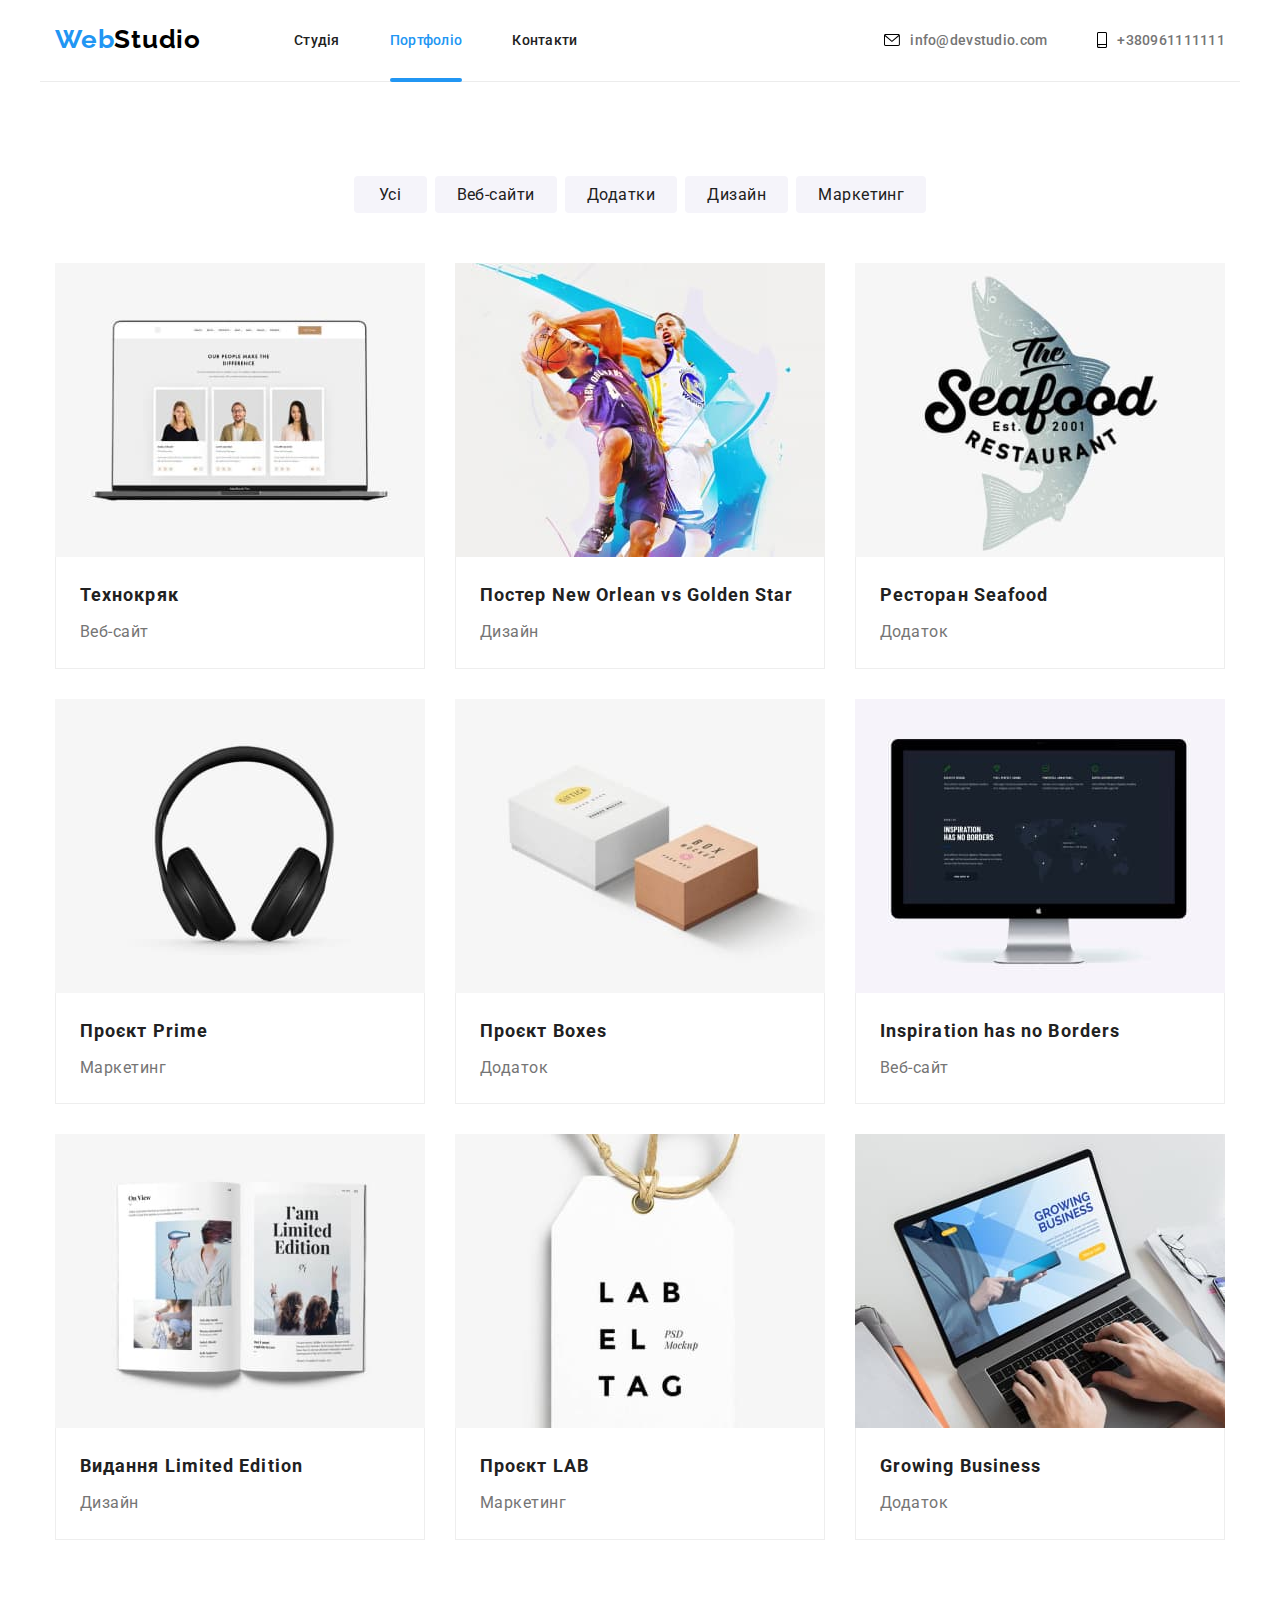
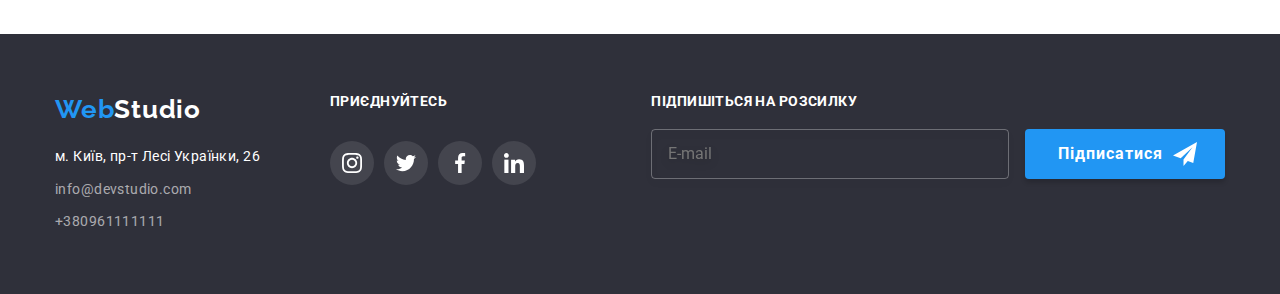
==== portfolio.html @ 181f2c85 "Загрузила картинки та підставила на декстопі ворк картинки" ====
<!DOCTYPE html>
<html lang="en">
  <head>
    <meta charset="UTF-8" />
    <meta http-equiv="X-UA-Compatible" content="IE=edge" />
    <meta name="viewport" content="width=device-width, initial-scale=1.0" />
    <title>Портфоліо</title>
    <link
      rel="stylesheet"
      href="https://cdnjs.cloudflare.com/ajax/libs/modern-normalize/1.1.0/modern-normalize.min.css"
    />
    <link rel="preconnect" href="https://fonts.googleapis.com" />
    <link rel="preconnect" href="https://fonts.gstatic.com" crossorigin />
    <link
      href="https://fonts.googleapis.com/css2?family=Raleway:wght@700&family=Roboto:wght@400;500;700;900&display=swap"
      rel="stylesheet"
    />
    <link rel="stylesheet" href="./css/main.min.css" />
  </head>
  <body>
    <!-- ХЕДЕР -->
    <header class="main-header">
      <div class="container main-header-content">
        <a class="main-header-logo logo link" href="index.html">
          <span class="accent">Web</span>Studio</a
        >

        <nav class="navigation">
          <ul class="navigation-list list">
            <li class="navigation-list-item">
              <a class="navigation-list-link link" href="index.html">Студія</a>
            </li>
            <li class="navigation-list-item">
              <a class="navigation-list-link active link" href="portfolio.html"
                >Портфоліо</a
              >
            </li>
            <li class="navigation-list-item">
              <a class="navigation-list-link link" href="">Контакти</a>
            </li>
          </ul>
        </nav>

        <ul class="contact-list list">
          <li class="contact-list-item">
            <a class="contact-list-link link" href="mailto:info@devstudio.com">
              <svg class="contact-list-icon" width="16" height="12">
                <use href="./images/icons.svg#icon-mail"></use>
              </svg>
              info@devstudio.com</a
            >
          </li>
          <li class="contact-list-item">
            <a class="contact-list-link link" href="tel:+380961111111">
              <svg class="contact-list-icon" width="10" height="16">
                <use href="./images/icons.svg#icon-smartphone"></use>
              </svg>
              +380961111111</a
            >
          </li>
        </ul>
      </div>
    </header>

    <!-- ГОЛОВНА СТОРІНКА -->
    <main class="main-portfolio section">
      <div class="container">
        <!-- СЕКЦІЯ ПОРТФОЛІО -->
        <section>
          <h1 class="portfolio-title visually-hidden">Portfolio</h1>
          <!-- ФІЛЬТЕР -->
          <ul class="filters list">
            <li class="filters-item">
              <button class="button filters-item-btn" type="button">Усі</button>
            </li>
            <li class="filters-item">
              <button class="button filters-item-btn" type="button">
                Веб-сайти
              </button>
            </li>
            <li class="filters-item">
              <button class="button filters-item-btn" type="button">
                Додатки
              </button>
            </li>
            <li class="filters-item">
              <button class="button filters-item-btn" type="button">
                Дизайн
              </button>
            </li>
            <li class="filters-item">
              <button class="button filters-item-btn" type="button">
                Маркетинг
              </button>
            </li>
          </ul>

          <!-- ПРЕВʼЮ -->
          <ul class="preview list">
            <li class="preview-item">
              <a class="preview-item-link link" href="">
                <div class="preview-thumb">
                  <img
                    class="preview-image"
                    src="./images/portfolio1.jpg"
                    alt="Портфоліо"
                    width="370"
                  />
                  <div class="preview-overlay">
                    <p class="preview-overlay-discription">
                      Ресурс пропонує комплексні пропозиції з різним рівнем
                      функціоналу та сервісів. Все це дозволить відвідувачу
                      отримати вичерпні відомості про компанію чи приватну
                      особу.
                    </p>
                  </div>
                </div>

                <div class="preview-item-content">
                  <h2 class="preview-item-title">Технокряк</h2>
                  <p class="preview-item-text">Веб-сайт</p>
                </div>
              </a>
            </li>
            <li class="preview-item">
              <a class="preview-item-link link" href="">
                <div class="preview-thumb">
                  <img
                    class="preview-image"
                    src="./images/portfolio2.jpg"
                    alt="Постер"
                    width="370"
                  />
                  <div class="preview-overlay">
                    <p class="preview-overlay-discription">
                      Ресурс пропонує комплексні пропозиції з різним рівнем
                      функціоналу та сервісів. Все це дозволить відвідувачу
                      отримати вичерпні відомості про компанію чи приватну
                      особу.
                    </p>
                  </div>
                </div>

                <div class="preview-item-content">
                  <h2 class="preview-item-title">
                    Постер New Orlean vs Golden Star
                  </h2>
                  <p class="preview-item-text">Дизайн</p>
                </div>
              </a>
            </li>
            <li class="preview-item">
              <a class="preview-item-link link" href="">
                <div class="preview-thumb">
                  <img
                    class="preview-image"
                    src="./images/portfolio3.jpg"
                    alt="Лого ресторану"
                    width="370"
                  />
                  <div class="preview-overlay">
                    <p class="preview-overlay-discription">
                      Ресурс пропонує комплексні пропозиції з різним рівнем
                      функціоналу та сервісів. Все це дозволить відвідувачу
                      отримати вичерпні відомості про компанію чи приватну
                      особу.
                    </p>
                  </div>
                </div>

                <div class="preview-item-content">
                  <h2 class="preview-item-title">Ресторан Seafood</h2>
                  <p class="preview-item-text">Додаток</p>
                </div>
              </a>
            </li>
            <li class="preview-item">
              <a class="preview-item-link link" href="">
                <div class="preview-thumb">
                  <img
                    class="preview-image"
                    src="./images/portfolio4.jpg"
                    alt="Наушники"
                    width="370"
                  />
                  <div class="preview-overlay">
                    <p class="preview-overlay-discription">
                      Ресурс пропонує комплексні пропозиції з різним рівнем
                      функціоналу та сервісів. Все це дозволить відвідувачу
                      отримати вичерпні відомості про компанію чи приватну
                      особу.
                    </p>
                  </div>
                </div>

                <div class="preview-item-content">
                  <h2 class="preview-item-title">Проєкт Prime</h2>
                  <p class="preview-item-text">Маркетинг</p>
                </div>
              </a>
            </li>
            <li class="preview-item">
              <a class="preview-item-link link" href="">
                <div class="preview-thumb">
                  <img
                    class="preview-image"
                    src="./images/portfolio5.jpg"
                    alt="Коробки"
                    width="370"
                  />
                  <div class="preview-overlay">
                    <p class="preview-overlay-discription">
                      Ресурс пропонує комплексні пропозиції з різним рівнем
                      функціоналу та сервісів. Все це дозволить відвідувачу
                      отримати вичерпні відомості про компанію чи приватну
                      особу.
                    </p>
                  </div>
                </div>

                <div class="preview-item-content">
                  <h2 class="preview-item-title">Проєкт Boxes</h2>
                  <p class="preview-item-text">Додаток</p>
                </div>
              </a>
            </li>
            <li class="preview-item">
              <a class="preview-item-link link" href="">
                <div class="preview-thumb">
                  <img
                    class="preview-image"
                    src="./images/portfolio6.jpg"
                    alt="Монітор"
                    width="370"
                  />
                  <div class="preview-overlay">
                    <p class="preview-overlay-discription">
                      Ресурс пропонує комплексні пропозиції з різним рівнем
                      функціоналу та сервісів. Все це дозволить відвідувачу
                      отримати вичерпні відомості про компанію чи приватну
                      особу.
                    </p>
                  </div>
                </div>

                <div class="preview-item-content">
                  <h2 class="preview-item-title">Inspiration has no Borders</h2>
                  <p class="preview-item-text">Веб-сайт</p>
                </div>
              </a>
            </li>
            <li class="preview-item">
              <a class="preview-item-link link" href="">
                <div class="preview-thumb">
                  <img
                    class="preview-image"
                    src="./images/portfolio7.jpg"
                    alt="Книга"
                    width="370"
                  />
                  <div class="preview-overlay">
                    <p class="preview-overlay-discription">
                      Ресурс пропонує комплексні пропозиції з різним рівнем
                      функціоналу та сервісів. Все це дозволить відвідувачу
                      отримати вичерпні відомості про компанію чи приватну
                      особу.
                    </p>
                  </div>
                </div>

                <div class="preview-item-content">
                  <h2 class="preview-item-title">Видання Limited Edition</h2>
                  <p class="preview-item-text">Дизайн</p>
                </div>
              </a>
            </li>
            <li class="preview-item">
              <a class="preview-item-link link" href="">
                <div class="preview-thumb">
                  <img
                    class="preview-image"
                    src="./images/portfolio8.jpg"
                    alt="Лейбл"
                    width="370"
                  />
                  <div class="preview-overlay">
                    <p class="preview-overlay-discription">
                      Ресурс пропонує комплексні пропозиції з різним рівнем
                      функціоналу та сервісів. Все це дозволить відвідувачу
                      отримати вичерпні відомості про компанію чи приватну
                      особу.
                    </p>
                  </div>
                </div>

                <div class="preview-item-content">
                  <h2 class="preview-item-title">Проєкт LAB</h2>
                  <p class="preview-item-text">Маркетинг</p>
                </div>
              </a>
            </li>
            <li class="preview-item">
              <a class="preview-item-link link" href="">
                <div class="preview-thumb">
                  <img
                    class="preview-image"
                    src="./images/portfolio9.jpg"
                    alt="Ноутбук"
                    width="370"
                  />
                  <div class="preview-overlay">
                    <p class="preview-overlay-discription">
                      Ресурс пропонує комплексні пропозиції з різним рівнем
                      функціоналу та сервісів. Все це дозволить відвідувачу
                      отримати вичерпні відомості про компанію чи приватну
                      особу.
                    </p>
                  </div>
                </div>

                <div class="preview-item-content">
                  <h2 class="preview-item-title">Growing Business</h2>
                  <p class="preview-item-text">Додаток</p>
                </div>
              </a>
            </li>
          </ul>
        </section>
      </div>
    </main>

    <!-- ФУТЕР -->
    <footer class="main-footer">
      <div class="container footer-container">
        <div class="footer-adress">
          <a class="main-footer-logo logo link" href="index.html"
            ><span class="accent">Web</span>Studio</a
          >
          <address class="adress">
            <ul class="adress-list list">
              <li class="adress-list-item">
                <a
                  class="adress-list-mapa link"
                  href="https://www.google.com.ua/maps/place/%D0%B1%D1%83%D0%BB.+%D0%9B%D0%B5%D1%81%D0%B8+%D0%A3%D0%BA%D1%80%D0%B0%D0%B8%D0%BD%D0%BA%D0%B8,+26,+%D0%9A%D0%B8%D0%B5%D0%B2,+02000/@50.4265807,30.5361971,17z/data=!3m1!4b1!4m5!3m4!1s0x40d4cf0e033ecbe9:0x57a4dffefec77da0!8m2!3d50.4265807!4d30.5383858?hl=ru"
                  target="_blank"
                  rel="noopener noreferrer"
                  >м. Київ, пр-т Лесі Українки, 26</a
                >
              </li>
              <li class="adress-list-item">
                <a
                  class="adress-list-link link"
                  href="mailto:info@devstudio.com"
                  >info@devstudio.com</a
                >
              </li>
              <li class="adress-list-item">
                <a class="adress-list-link link" href="tel:+380961111111"
                  >+380961111111</a
                >
              </li>
            </ul>
          </address>
        </div>

        <!-- ПРИЄДНУЙСЯ -->
        <div class="footer-join">
          <h3 class="footer-join-title">Приєднуйтесь</h3>
          <ul class="list social-icon-list">
            <li class="social-icon-item footer-join-item">
              <a class="social-icon-link" href=""
                ><svg class="footer-join-icon" width="20" height="20">
                  <use href="./images/icons.svg#icon-instagram"></use></svg
              ></a>
            </li>
            <li class="social-icon-item footer-join-item">
              <a class="social-icon-link" href=""
                ><svg class="footer-join-icon" width="20" height="20">
                  <use href="./images/icons.svg#icon-twitter"></use></svg
              ></a>
            </li>
            <li class="social-icon-item footer-join-item">
              <a class="social-icon-link" href=""
                ><svg class="footer-join-icon" width="20" height="20">
                  <use href="./images/icons.svg#icon-facebook"></use></svg
              ></a>
            </li>
            <li class="social-icon-item footer-join-item">
              <a class="social-icon-link" href=""
                ><svg class="footer-join-icon" width="20" height="20">
                  <use href="./images/icons.svg#icon-linkedin"></use></svg
              ></a>
            </li>
          </ul>
        </div>

        <!-- ПІДПИСУЙСЯ -->
        <div class="subscribe">
          <p class="subscribe-discription">Підпишіться на розсилку</p>
          <form class="subscribe-wrapper">
            <label class="subscribe-label">
              <input
                class="subscribe-input"
                type="email"
                name="email"
                placeholder="E-mail"
              />
              <span class="subscribe-button-wrapper">
                <button class="button primery-btn subscribe-btn" type="button">
                  Підписатися
                </button>
                <svg class="subscribe-icon-telegram" width="24" height="24">
                  <use href="./images/icons.svg#icon-send"></use>
                </svg>
              </span>
            </label>
          </form>
        </div>
      </div>
    </footer>
  </body>
</html>
---- css/main.min.css ----
:root{--primery-text-color: #757575;--accent-color: #2196F3;--primery-white-color: #FFFFFF;--primery-grey-color: #212121;--primery-black-color: #000000;--backgrounh-primery-color: #F5F5F5;--backgrounh-secondary-color: #F5F4FA;--backgrounh-third-color: #2F303A;--ramka-color: #EEEEEE;--background-button-active: #188CE8;--background-hero: #C4C4C4;--accent-grey-icon: #AFB1B8;--transition-dur-and-fun: 250ms cubic-bezier(0.4, 0, 0.2, 1)}.visually-hidden{position:absolute;width:1px;height:1px;margin:-1px;border:0;padding:0;white-space:nowrap;clip-path:inset(100%);clip:rect(0 0 0 0);overflow:hidden}.social-icon-link,.modal-close-button,.modal-rigts,.navigation-list-link.active::after,.wrapper{display:flex;justify-content:center;align-items:center}.link{text-decoration:none}.list{list-style-type:none}h1,h2,h3,h4,h5,h6,p{margin-top:0;margin-bottom:0}ul,ol{margin-top:0;margin-bottom:0;padding-left:0}img{display:block}button{cursor:pointer}body{font-family:"Roboto", sans-serif;color:var(--primery-text-color)}.section{padding-top:94px;padding-bottom:94px}.container{width:1200px;margin:0 auto;padding-right:15px;padding-left:15px}.button{border-radius:4px;border:none}.primery-btn{background-color:var(--accent-color);box-shadow:0px 4px 4px rgba(0,0,0,0.15);font-weight:700;font-size:16px;line-height:1.9;letter-spacing:0.06em;color:var(--primery-white-color)}.logo{font-family:'Raleway', sans-serif;font-weight:700;font-size:26px;line-height:1.2;letter-spacing:0.03em;color:var(--primery-black-color)}.logo .accent{color:var(--accent-color)}.section__title{font-size:36px;line-height:1.2;text-align:center;letter-spacing:0.03em;color:var(--primery-grey-color);margin-bottom:50px}.social-icon-list{display:flex;column-gap:10px}.social-icon-link{width:44px;height:44px;border-radius:50%;transition:background-color var(--transition-dur-and-fun)}.social-icon-link:hover{background-color:var(--accent-color)}.modal-close-button{position:absolute;top:8px;right:8px;background-color:transparent;border:1px solid rgba(0,0,0,0.1);border-radius:50%;padding:0;width:30px;height:30px}.modal-close-icon{fill:var(--primery-black-color);transition:fill var(--transition-dur-and-fun)}.modal-close-button:hover .modal-close-icon{fill:var(--accent-color)}.modal-description{font-weight:700;font-size:20px;line-height:1.1;text-align:center;letter-spacing:0.03em;color:var(--primery-grey-color);margin-bottom:12px}.modal-lable{display:block;font-size:12px;line-height:1.2;letter-spacing:0.01em;color:var(--primery-text-color);margin-bottom:10px}.modal-lable-disc{display:block;margin-bottom:4px}.modal-input-wrapper{position:relative}.modal-input{border:1px solid rgba(33,33,33,0.2);border-radius:4px;width:100%;height:40px;padding-left:42px;transition:border var(--transition-dur-and-fun)}.modal-input:hover{outline:none;border:1px solid var(--accent-color);cursor:pointer}.modal-input:focus{outline:none;border:1px solid var(--accent-color);cursor:text}.modal-icon{position:absolute;left:11px;top:50%;fill:var(--primery-grey-color);transform:translateY(-50%);transition:fill var(--transition-dur-and-fun)}.modal-input:focus+.modal-icon{fill:var(--accent-color)}.modal-textarea-wrapper{display:block;margin-bottom:20px}.modal-textarea{display:block;padding:12px 16px;width:100%;height:120px;resize:none;border:1px solid rgba(33,33,33,0.2);border-radius:4px;transition:border var(--transition-dur-and-fun)}.modal-textarea:hover{outline:none;border:1px solid var(--accent-color);cursor:pointer}.modal-textarea:focus{outline:none;border:1px solid var(--accent-color);cursor:text}.modal-textarea::placeholder{font-size:12px;line-height:1.2;letter-spacing:0.01em;color:rgba(117,117,117,0.5)}.modal-rigts{position:relative;font-size:14px;line-height:1.7;letter-spacing:0.03em;color:var(--primery-text-color);margin-bottom:30px}.modal-svg{position:absolute;top:50%;left:12px;transform:translateY(-50%);border:2px solid var(--primery-grey-color);border-radius:2px;cursor:pointer;transition:background-color var(--transition-dur-and-fun),border var(--transition-dur-and-fun)}.modal-svg-icon{fill:var(--primery-white-color)}.modal-checkbox:focus+.modal-svg{outline:1px solid var(--accent-color)}.modal-link{color:var(--accent-color)}.modal-checkbox:checked+.modal-svg{background-color:var(--accent-color);border:2px solid var(--accent-color)}.modal-checkbox:checked+.modal-svg .modal-svg-icon{display:block}.modal-send-btn{display:block;margin:auto;padding:10px 52px;transition:background-color var(--transition-dur-and-fun)}.modal-send-btn:hover,.modal-send-btn:focus{background-color:var(--background-button-active)}.modal{position:absolute;top:50%;left:50%;transform:translate(-50%, -50%);width:528px;background-color:var(--primery-white-color);padding:40px}.filters{display:flex;justify-content:center;margin-bottom:50px;column-gap:8px}.filters-item{transition:box-shadow var(--transition-dur-and-fun)}.filters-item:hover,.filters-item:focus{box-shadow:0px 3px 1px rgba(0,0,0,0.1),0px 1px 2px rgba(0,0,0,0.08),0px 2px 2px rgba(0,0,0,0.12)}.filters-item-btn{min-width:73px;font-size:16px;line-height:1.6;letter-spacing:0.03em;color:var(--primery-grey-color);background-color:var(--backgrounh-secondary-color);padding:6px 22px;transition:color var(--transition-dur-and-fun),background-color var(--transition-dur-and-fun)}.filters-item-btn:hover,.filters-item-btn:focus{color:var(--primery-white-color);background-color:var(--accent-color)}.main-header{background-color:var(--primery-white-color)}.main-header-logo{margin-right:93px;padding-top:24px;padding-bottom:25px}.main-header-content{display:flex;align-items:center;border-bottom:1px solid #ECECEC}.navigation-list{font-weight:500;font-size:14px;line-height:1.2;letter-spacing:0.02em;display:flex;column-gap:50px;padding:0}.navigation-list .active{color:var(--accent-color)}.navigation-list-item{position:relative;padding-top:32px;padding-bottom:32px}.contact-list{font-weight:500;font-size:14px;line-height:1.2;letter-spacing:0.02em;display:flex;column-gap:50px;margin-left:auto}.contact-list-item{position:relative;padding-top:32px;padding-bottom:32px}.contact-list-item:hover{color:var(--accent-color)}.contact-list-link{color:var(--primery-text-color);display:flex;column-gap:10px;align-items:center;transition:color var(--transition-dur-and-fun)}.contact-list-link:hover,.contact-list-link:focus{color:var(--accent-color)}.navigation-list-link{color:var(--primery-grey-color);transition:color var(--transition-dur-and-fun)}.navigation-list-link:hover,.navigation-list-link:focus{color:var(--accent-color)}.navigation-list-link.active::after{position:absolute;bottom:-1px;content:"";width:100%;height:4px;background:var(--accent-color);border-radius:2px}.contact-list-link .contact-list-icon{transition:fill var(--transition-dur-and-fun)}.contact-list-link:hover .contact-list-icon,.contact-list-link:focus .contact-list-icon{fill:var(--accent-color)}.hero{margin:auto;max-width:1600px;text-align:center;background-color:var(--background-hero);background-image:linear-gradient(rgba(47,48,58,0.4), rgba(47,48,58,0.4)),url(../images/desctops/hero-1x.jpg);padding-top:200px;padding-bottom:200px}.hero-title{width:696px;font-weight:900;font-size:44px;line-height:1.4;letter-spacing:0.06em;margin-right:auto;margin-left:auto;margin-bottom:30px;text-transform:uppercase;color:var(--primery-white-color)}.hero-btn{padding:10px 32px;transition:background-color var(--transition-dur-and-fun)}.hero-btn:hover,.hero-btn:focus{background-color:var(--background-button-active)}.features{background-color:var(--primery-white-color)}.features__section{padding-bottom:47px}.features__list{display:flex;flex-wrap:wrap;column-gap:30px}.features__item{flex-basis:calc((100% - 3 * 30px) / 4)}.features__item-title{font-size:14px;line-height:1.1;letter-spacing:0.03em;text-transform:uppercase;color:var(--primery-grey-color);display:inline-block;margin-bottom:10px}.features__item-description{font-size:14px;line-height:1.7;letter-spacing:0.03em}.wrapper{height:120px;background-color:var(--backgrounh-secondary-color);border-radius:4px;margin-bottom:30px}.work{padding-top:47px;background-color:var(--primery-white-color)}.work__list{display:flex;flex-wrap:wrap;column-gap:30px}.work__item{position:relative;flex-basis:calc((100% - 2 * 30px) / 3)}.work__item-title{position:absolute;bottom:0;width:100%;color:var(--primery-white-color);font-size:14px;line-height:1.1;letter-spacing:0.03em;text-transform:uppercase;text-align:center;background-color:rgba(47,48,58,0.8);padding:27px 0}.team{background-color:var(--backgrounh-secondary-color)}.team-item{background-color:var(--primery-white-color);border-radius:0px 0px 4px 4px;text-align:center;flex-basis:calc((100% - 3 * 30px) / 4);box-shadow:0px 1px 3px rgba(0,0,0,0.12),0px 1px 1px rgba(0,0,0,0.14),0px 2px 1px rgba(0,0,0,0.2)}.team-description{padding:30px 32px}.team-head{font-weight:500;font-size:16px;line-height:1.2;letter-spacing:0.03em;color:var(--primery-grey-color);margin-bottom:10px}.team-text{font-size:16px;line-height:1.2;letter-spacing:0.03em;margin-bottom:10px}.team-list{display:flex;flex-wrap:wrap;column-gap:30px}.team-description-icon{fill:var(--accent-grey-icon)}.social-icon-link .team-description-icon{transition:fill var(--transition-dur-and-fun)}.social-icon-link:hover .team-description-icon{fill:var(--primery-white-color)}.clients-list{display:flex;column-gap:30px}.clients-item{flex-basis:calc((100% - 5 * 30px) / 6);padding:16px 31px;border:1px solid var(--accent-grey-icon);border-radius:4px;cursor:pointer;transition:border var(--transition-dur-and-fun)}.clients-item:hover{border:1px solid var(--accent-color)}.clients-item .clients-icon{transition:fill var(--transition-dur-and-fun)}.clients-icon{fill:var(--accent-grey-icon)}.clients-item:hover .clients-icon{fill:var(--accent-color)}.main-footer{background-color:var(--backgrounh-third-color);padding-top:60px;padding-bottom:60px}.main-footer-logo{color:var(--primery-white-color);display:inline-block;margin-bottom:20px}.footer-container{display:flex;column-gap:70px}.adress{font-style:normal;font-size:14px;line-height:1.7;letter-spacing:0.03em}.adress-list-mapa{color:var(--primery-white-color);display:inline-block;margin-bottom:0}.adress-list-link{color:rgba(255,255,255,0.6);transition:color var(--transition-dur-and-fun)}.adress-list-link:hover,.adress-list-link:focus{color:var(--accent-color)}.adress-list-item:not(:last-child){margin-bottom:9px}.footer-join-title{font-size:14px;line-height:1.1;letter-spacing:0.03em;text-transform:uppercase;color:var(--primery-white-color);margin-bottom:32px}.footer-join-icon{fill:var(--primery-white-color)}.footer-join-item{background-color:rgba(255,255,255,0.1);border-radius:50%}.subscribe{margin-left:auto}.subscribe-input{width:358px;border:1px solid rgba(255,255,255,0.3);filter:drop-shadow(0px 4px 4px rgba(0,0,0,0.15));border-radius:4px;background-color:transparent;padding:15px 16px;margin-right:12px}.subscribe-btn{padding:10px 62px 10px 33px}.subscribe-discription{font-size:14px;font-weight:700;line-height:1.1;letter-spacing:0.03em;text-transform:uppercase;color:var(--primery-white-color);margin-bottom:20px}.subscribe-button-wrapper{position:relative;display:inline-block}.subscribe-icon-telegram{position:absolute;bottom:50%;right:28px;transform:translateY(50%)}.backdrop{position:fixed;top:0;left:0;z-index:100;width:100%;height:100%;background:rgba(0,0,0,0.2);visibility:visible;transform:scale(1);transition:opacity var(--transition-dur-and-fun),visibility var(--transition-dur-and-fun),transform var(--transition-dur-and-fun)}.backdrop.is-hidden{opacity:0;visibility:hidden;pointer-events:none;transform:scale(0.7)}.main-portfolio{background-color:var(--primery-white-color)}.portfolio-title{margin-bottom:58px;text-align:center}.preview{display:flex;flex-wrap:wrap;column-gap:30px;row-gap:30px}.preview-thumb{position:relative;overflow:hidden}.preview-overlay{position:absolute;bottom:0;height:100%;width:100%;background:rgba(33,150,243,0.9);transform:translateY(100%);transition:transform var(--transition-dur-and-fun);padding:63px 24px}.preview-item:hover .preview-overlay,.preview-item:focus .preview-overlay{transform:translateY(0%)}.preview-overlay-discription{font-size:18px;line-height:1.56;letter-spacing:0.03em;color:var(--primery-white-color)}.preview-item{background-color:var(--primery-white-color);width:calc((100% - 2 * 30px) / 3);transition:box-shadow var(--transition-dur-and-fun)}.preview-item:hover,.preview-item:focus{transform:translateY(0%);box-shadow:0px 1px 1px rgba(0,0,0,0.12),0px 4px 4px rgba(0,0,0,0.06),1px 4px 6px rgba(0,0,0,0.16)}.preview-item-link{display:inline-block}.preview-item-content{border:1px solid var(--ramka-color);border-top:none;padding:20px 24px}.preview-item-title{font-size:18px;line-height:2;letter-spacing:0.06em;color:var(--primery-grey-color);margin-bottom:4px}.preview-item-text{font-size:16px;line-height:1.9;letter-spacing:0.03em;color:var(--primery-text-color)}
/*# sourceMappingURL=main.min.css.map */
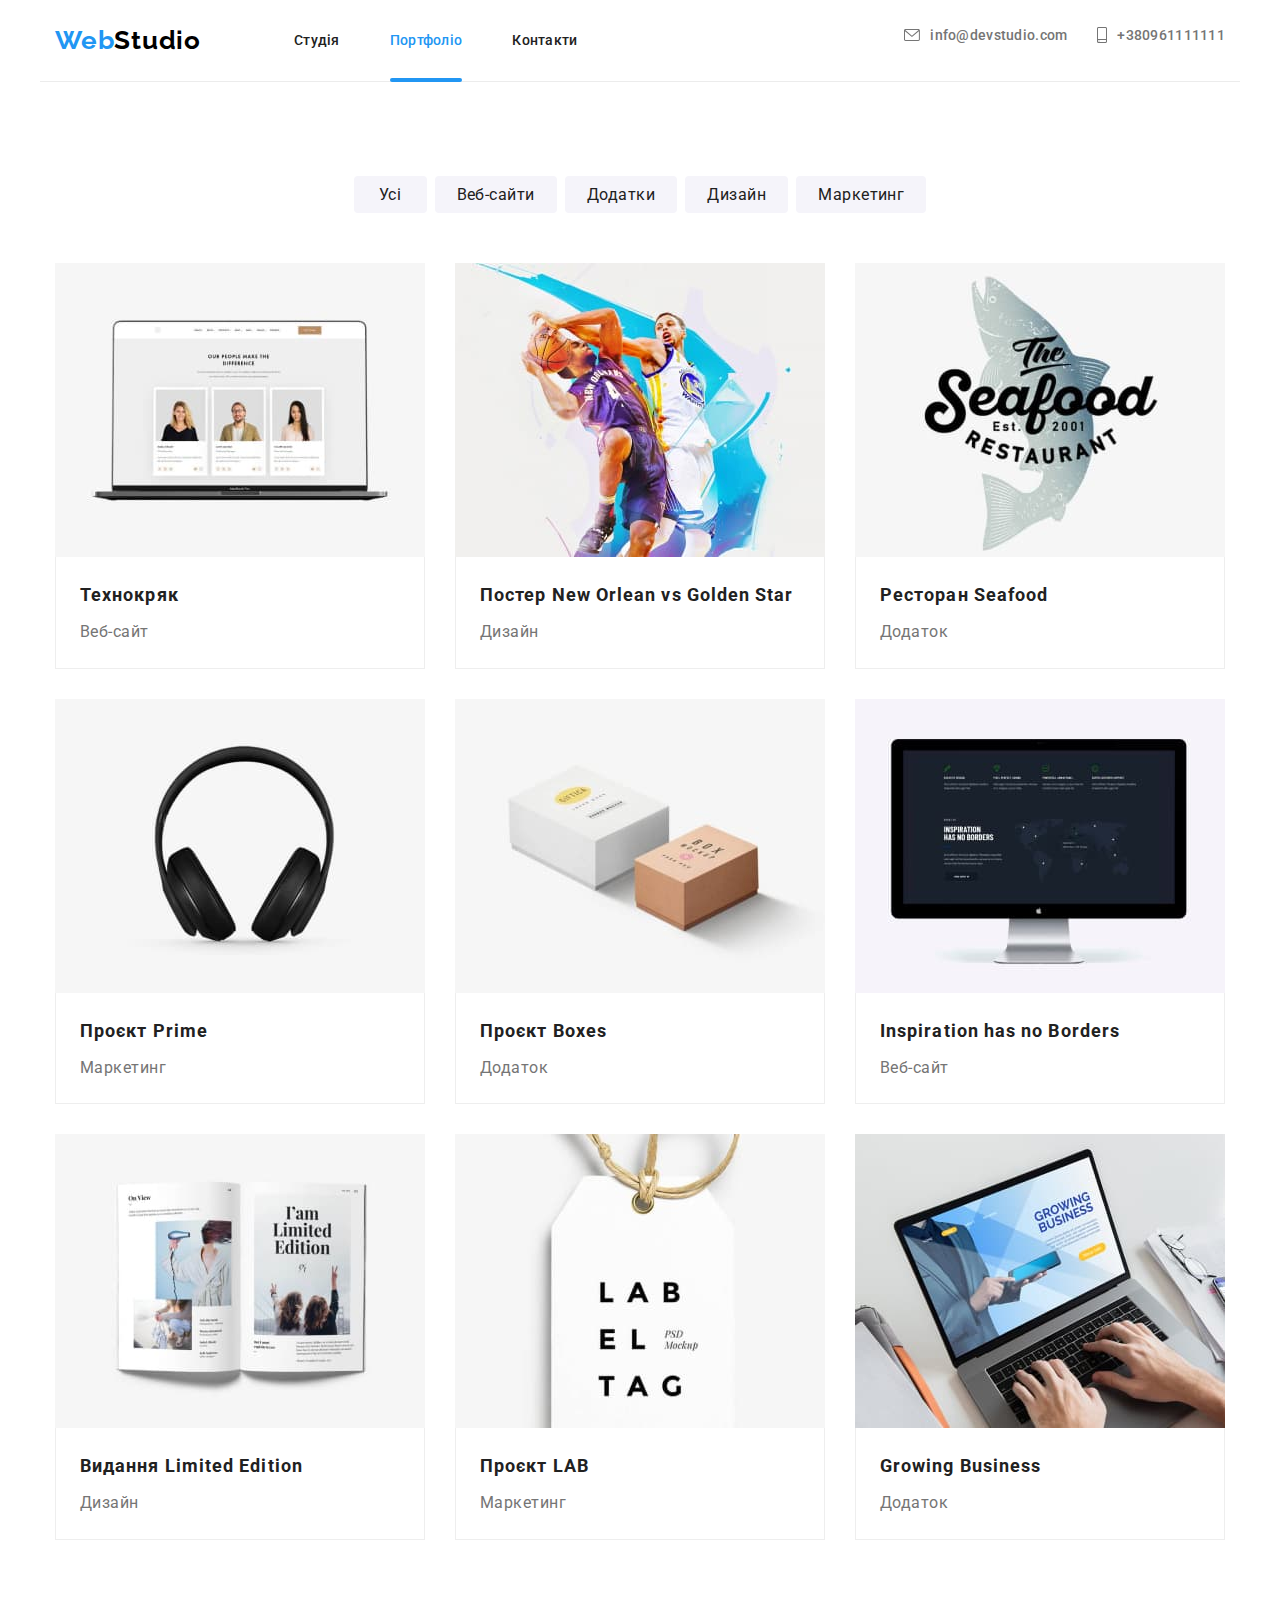
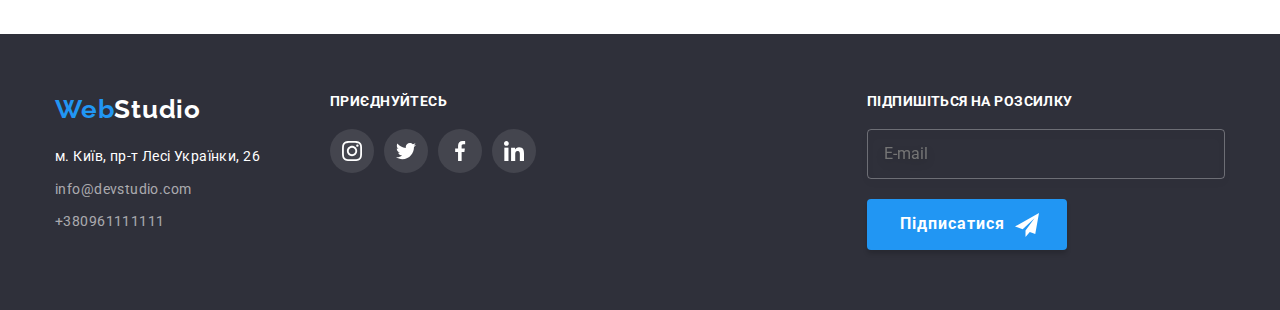
==== commit 8fa30ffe: "портфоліо хедер і футер" ====
--- a/portfolio.html
+++ b/portfolio.html
@@ -20,11 +20,86 @@
   <body>
     <!-- ХЕДЕР -->
     <header class="main-header">
+      <!-- МОБІЛЬНЕ МЕНЮ -->
+
+      <div class="mobile-menu" data-menu>
+        <div class="container mobile-menu__container">
+          <button type="button" class="mobile-menu__close-btn" data-menu-close>
+            <svg class="mobile-menu__close-icon" width="40" height="40">
+              <use href="./images/icons.svg#icon-close-black"></use>
+            </svg>
+          </button>
+
+          <div class="mobile-menu__header">
+            <nav class="navigation-mobile">
+              <ul class="navigation-mobile__list list">
+                <li class="navigation-mobile__item">
+                  <a
+                    class="navigation-mobile__link active link"
+                    href="index.html"
+                    >Студія</a
+                  >
+                </li>
+                <li class="navigation-mobile__item">
+                  <a class="navigation-mobile__link link" href="portfolio.html"
+                    >Портфоліо</a
+                  >
+                </li>
+                <li class="navigation-mobile__item">
+                  <a class="navigation-mobile__link link" href="">Контакти</a>
+                </li>
+              </ul>
+            </nav>
+          </div>
+
+          <div class="mobile-menu__footer">
+            <ul class="contact-mobile__list list">
+              <li class="contact-mobile__item-tel">
+                <a
+                  class="contact-mobile__link-tel link"
+                  href="tel:+380961111111"
+                >
+                  +380961111111</a
+                >
+              </li>
+              <li class="contact-mobile__item-mail">
+                <a
+                  class="contact-mobile__link-mail link"
+                  href="mailto:info@devstudio.com"
+                >
+                  info@devstudio.com</a
+                >
+              </li>
+            </ul>
+
+            <ul class="social-mobile__list list">
+              <li class="social-mobile__item">
+                <a href="" class="social-mobile__link link">Instagram</a>
+              </li>
+              <li class="social-mobile__item">
+                <a href="" class="social-mobile__link link">Twitter</a>
+              </li>
+              <li class="social-mobile__item">
+                <a href="" class="social-mobile__link link">Facebook</a>
+              </li>
+              <li class="social-mobile__item">
+                <a href="" class="social-mobile__link link">LinkedIn</a>
+              </li>
+            </ul>
+          </div>
+        </div>
+      </div>
+
+      <!-- ХЕДЕР КОНТЕНТ -->
       <div class="container main-header-content">
         <a class="main-header-logo logo link" href="index.html">
           <span class="accent">Web</span>Studio</a
         >
-
+        <button type="button" class="mobile-burger-menu-btn" data-menu-open>
+          <svg class="burger-mobile-icon" width="40" height="40">
+            <use href="./images/icons.svg#icon-burger"></use>
+          </svg>
+        </button>
         <nav class="navigation">
           <ul class="navigation-list list">
             <li class="navigation-list-item">
@@ -45,6 +120,9 @@
           <li class="contact-list-item">
             <a class="contact-list-link link" href="mailto:info@devstudio.com">
               <svg class="contact-list-icon" width="16" height="12">
+                <use href="./images/icons.svg#icon-mail"></use>
+              </svg>
+              <svg class="contact-list-icon-tablet" width="14" height="10">
                 <use href="./images/icons.svg#icon-mail"></use>
               </svg>
               info@devstudio.com</a
@@ -55,6 +133,9 @@
               <svg class="contact-list-icon" width="10" height="16">
                 <use href="./images/icons.svg#icon-smartphone"></use>
               </svg>
+              <svg class="contact-list-icon-tablet" width="10" height="14">
+                <use href="./images/icons.svg#icon-smartphone"></use>
+              </svg>
               +380961111111</a
             >
           </li>
@@ -332,66 +413,68 @@
     <!-- ФУТЕР -->
     <footer class="main-footer">
       <div class="container footer-container">
-        <div class="footer-adress">
-          <a class="main-footer-logo logo link" href="index.html"
-            ><span class="accent">Web</span>Studio</a
-          >
-          <address class="adress">
-            <ul class="adress-list list">
-              <li class="adress-list-item">
-                <a
-                  class="adress-list-mapa link"
-                  href="https://www.google.com.ua/maps/place/%D0%B1%D1%83%D0%BB.+%D0%9B%D0%B5%D1%81%D0%B8+%D0%A3%D0%BA%D1%80%D0%B0%D0%B8%D0%BD%D0%BA%D0%B8,+26,+%D0%9A%D0%B8%D0%B5%D0%B2,+02000/@50.4265807,30.5361971,17z/data=!3m1!4b1!4m5!3m4!1s0x40d4cf0e033ecbe9:0x57a4dffefec77da0!8m2!3d50.4265807!4d30.5383858?hl=ru"
-                  target="_blank"
-                  rel="noopener noreferrer"
-                  >м. Київ, пр-т Лесі Українки, 26</a
-                >
-              </li>
-              <li class="adress-list-item">
-                <a
-                  class="adress-list-link link"
-                  href="mailto:info@devstudio.com"
-                  >info@devstudio.com</a
-                >
-              </li>
-              <li class="adress-list-item">
-                <a class="adress-list-link link" href="tel:+380961111111"
-                  >+380961111111</a
-                >
+        <div class="tablet-footer__container">
+          <div class="footer-adress">
+            <a class="main-footer-logo logo link" href="index.html"
+              ><span class="accent">Web</span>Studio</a
+            >
+            <address class="adress">
+              <ul class="adress-list list">
+                <li class="adress-list-item">
+                  <a
+                    class="adress-list-mapa link"
+                    href="https://www.google.com.ua/maps/place/%D0%B1%D1%83%D0%BB.+%D0%9B%D0%B5%D1%81%D0%B8+%D0%A3%D0%BA%D1%80%D0%B0%D0%B8%D0%BD%D0%BA%D0%B8,+26,+%D0%9A%D0%B8%D0%B5%D0%B2,+02000/@50.4265807,30.5361971,17z/data=!3m1!4b1!4m5!3m4!1s0x40d4cf0e033ecbe9:0x57a4dffefec77da0!8m2!3d50.4265807!4d30.5383858?hl=ru"
+                    target="_blank"
+                    rel="noopener noreferrer"
+                    >м. Київ, пр-т Лесі Українки, 26</a
+                  >
+                </li>
+                <li class="adress-list-item">
+                  <a
+                    class="adress-list-link link"
+                    href="mailto:info@devstudio.com"
+                    >info@devstudio.com</a
+                  >
+                </li>
+                <li class="adress-list-item">
+                  <a class="adress-list-link link" href="tel:+380961111111"
+                    >+380961111111</a
+                  >
+                </li>
+              </ul>
+            </address>
+          </div>
+
+          <!-- ПРИЄДНУЙСЯ -->
+          <div class="footer-join">
+            <h3 class="footer-join-title">Приєднуйтесь</h3>
+            <ul class="list social-icon-list">
+              <li class="social-icon-item footer-join-item">
+                <a class="social-icon-link" href=""
+                  ><svg class="footer-join-icon" width="20" height="20">
+                    <use href="./images/icons.svg#icon-instagram"></use></svg
+                ></a>
+              </li>
+              <li class="social-icon-item footer-join-item">
+                <a class="social-icon-link" href=""
+                  ><svg class="footer-join-icon" width="20" height="20">
+                    <use href="./images/icons.svg#icon-twitter"></use></svg
+                ></a>
+              </li>
+              <li class="social-icon-item footer-join-item">
+                <a class="social-icon-link" href=""
+                  ><svg class="footer-join-icon" width="20" height="20">
+                    <use href="./images/icons.svg#icon-facebook"></use></svg
+                ></a>
+              </li>
+              <li class="social-icon-item footer-join-item">
+                <a class="social-icon-link" href=""
+                  ><svg class="footer-join-icon" width="20" height="20">
+                    <use href="./images/icons.svg#icon-linkedin"></use></svg
+                ></a>
               </li>
             </ul>
-          </address>
-        </div>
-
-        <!-- ПРИЄДНУЙСЯ -->
-        <div class="footer-join">
-          <h3 class="footer-join-title">Приєднуйтесь</h3>
-          <ul class="list social-icon-list">
-            <li class="social-icon-item footer-join-item">
-              <a class="social-icon-link" href=""
-                ><svg class="footer-join-icon" width="20" height="20">
-                  <use href="./images/icons.svg#icon-instagram"></use></svg
-              ></a>
-            </li>
-            <li class="social-icon-item footer-join-item">
-              <a class="social-icon-link" href=""
-                ><svg class="footer-join-icon" width="20" height="20">
-                  <use href="./images/icons.svg#icon-twitter"></use></svg
-              ></a>
-            </li>
-            <li class="social-icon-item footer-join-item">
-              <a class="social-icon-link" href=""
-                ><svg class="footer-join-icon" width="20" height="20">
-                  <use href="./images/icons.svg#icon-facebook"></use></svg
-              ></a>
-            </li>
-            <li class="social-icon-item footer-join-item">
-              <a class="social-icon-link" href=""
-                ><svg class="footer-join-icon" width="20" height="20">
-                  <use href="./images/icons.svg#icon-linkedin"></use></svg
-              ></a>
-            </li>
-          </ul>
+          </div>
         </div>
 
         <!-- ПІДПИСУЙСЯ -->
@@ -418,5 +501,6 @@
         </div>
       </div>
     </footer>
+    <script src="./js/mobile-menu.js"></script>
   </body>
 </html>
--- a/css/main.min.css
+++ b/css/main.min.css
@@ -1,2 +1,2 @@
-:root{--primery-text-color: #757575;--accent-color: #2196F3;--primery-white-color: #FFFFFF;--primery-grey-color: #212121;--primery-black-color: #000000;--backgrounh-primery-color: #F5F5F5;--backgrounh-secondary-color: #F5F4FA;--backgrounh-third-color: #2F303A;--ramka-color: #EEEEEE;--background-button-active: #188CE8;--background-hero: #C4C4C4;--accent-grey-icon: #AFB1B8;--transition-dur-and-fun: 250ms cubic-bezier(0.4, 0, 0.2, 1)}.visually-hidden{position:absolute;width:1px;height:1px;margin:-1px;border:0;padding:0;white-space:nowrap;clip-path:inset(100%);clip:rect(0 0 0 0);overflow:hidden}.social-icon-link,.modal-close-button,.modal-rigts,.navigation-list-link.active::after,.wrapper{display:flex;justify-content:center;align-items:center}.link{text-decoration:none}.list{list-style-type:none}h1,h2,h3,h4,h5,h6,p{margin-top:0;margin-bottom:0}ul,ol{margin-top:0;margin-bottom:0;padding-left:0}img{display:block}button{cursor:pointer}body{font-family:"Roboto", sans-serif;color:var(--primery-text-color)}.section{padding-top:94px;padding-bottom:94px}.container{width:1200px;margin:0 auto;padding-right:15px;padding-left:15px}.button{border-radius:4px;border:none}.primery-btn{background-color:var(--accent-color);box-shadow:0px 4px 4px rgba(0,0,0,0.15);font-weight:700;font-size:16px;line-height:1.9;letter-spacing:0.06em;color:var(--primery-white-color)}.logo{font-family:'Raleway', sans-serif;font-weight:700;font-size:26px;line-height:1.2;letter-spacing:0.03em;color:var(--primery-black-color)}.logo .accent{color:var(--accent-color)}.section__title{font-size:36px;line-height:1.2;text-align:center;letter-spacing:0.03em;color:var(--primery-grey-color);margin-bottom:50px}.social-icon-list{display:flex;column-gap:10px}.social-icon-link{width:44px;height:44px;border-radius:50%;transition:background-color var(--transition-dur-and-fun)}.social-icon-link:hover{background-color:var(--accent-color)}.modal-close-button{position:absolute;top:8px;right:8px;background-color:transparent;border:1px solid rgba(0,0,0,0.1);border-radius:50%;padding:0;width:30px;height:30px}.modal-close-icon{fill:var(--primery-black-color);transition:fill var(--transition-dur-and-fun)}.modal-close-button:hover .modal-close-icon{fill:var(--accent-color)}.modal-description{font-weight:700;font-size:20px;line-height:1.1;text-align:center;letter-spacing:0.03em;color:var(--primery-grey-color);margin-bottom:12px}.modal-lable{display:block;font-size:12px;line-height:1.2;letter-spacing:0.01em;color:var(--primery-text-color);margin-bottom:10px}.modal-lable-disc{display:block;margin-bottom:4px}.modal-input-wrapper{position:relative}.modal-input{border:1px solid rgba(33,33,33,0.2);border-radius:4px;width:100%;height:40px;padding-left:42px;transition:border var(--transition-dur-and-fun)}.modal-input:hover{outline:none;border:1px solid var(--accent-color);cursor:pointer}.modal-input:focus{outline:none;border:1px solid var(--accent-color);cursor:text}.modal-icon{position:absolute;left:11px;top:50%;fill:var(--primery-grey-color);transform:translateY(-50%);transition:fill var(--transition-dur-and-fun)}.modal-input:focus+.modal-icon{fill:var(--accent-color)}.modal-textarea-wrapper{display:block;margin-bottom:20px}.modal-textarea{display:block;padding:12px 16px;width:100%;height:120px;resize:none;border:1px solid rgba(33,33,33,0.2);border-radius:4px;transition:border var(--transition-dur-and-fun)}.modal-textarea:hover{outline:none;border:1px solid var(--accent-color);cursor:pointer}.modal-textarea:focus{outline:none;border:1px solid var(--accent-color);cursor:text}.modal-textarea::placeholder{font-size:12px;line-height:1.2;letter-spacing:0.01em;color:rgba(117,117,117,0.5)}.modal-rigts{position:relative;font-size:14px;line-height:1.7;letter-spacing:0.03em;color:var(--primery-text-color);margin-bottom:30px}.modal-svg{position:absolute;top:50%;left:12px;transform:translateY(-50%);border:2px solid var(--primery-grey-color);border-radius:2px;cursor:pointer;transition:background-color var(--transition-dur-and-fun),border var(--transition-dur-and-fun)}.modal-svg-icon{fill:var(--primery-white-color)}.modal-checkbox:focus+.modal-svg{outline:1px solid var(--accent-color)}.modal-link{color:var(--accent-color)}.modal-checkbox:checked+.modal-svg{background-color:var(--accent-color);border:2px solid var(--accent-color)}.modal-checkbox:checked+.modal-svg .modal-svg-icon{display:block}.modal-send-btn{display:block;margin:auto;padding:10px 52px;transition:background-color var(--transition-dur-and-fun)}.modal-send-btn:hover,.modal-send-btn:focus{background-color:var(--background-button-active)}.modal{position:absolute;top:50%;left:50%;transform:translate(-50%, -50%);width:528px;background-color:var(--primery-white-color);padding:40px}.filters{display:flex;justify-content:center;margin-bottom:50px;column-gap:8px}.filters-item{transition:box-shadow var(--transition-dur-and-fun)}.filters-item:hover,.filters-item:focus{box-shadow:0px 3px 1px rgba(0,0,0,0.1),0px 1px 2px rgba(0,0,0,0.08),0px 2px 2px rgba(0,0,0,0.12)}.filters-item-btn{min-width:73px;font-size:16px;line-height:1.6;letter-spacing:0.03em;color:var(--primery-grey-color);background-color:var(--backgrounh-secondary-color);padding:6px 22px;transition:color var(--transition-dur-and-fun),background-color var(--transition-dur-and-fun)}.filters-item-btn:hover,.filters-item-btn:focus{color:var(--primery-white-color);background-color:var(--accent-color)}.main-header{background-color:var(--primery-white-color)}.main-header-logo{margin-right:93px;padding-top:24px;padding-bottom:25px}.main-header-content{display:flex;align-items:center;border-bottom:1px solid #ECECEC}.navigation-list{font-weight:500;font-size:14px;line-height:1.2;letter-spacing:0.02em;display:flex;column-gap:50px;padding:0}.navigation-list .active{color:var(--accent-color)}.navigation-list-item{position:relative;padding-top:32px;padding-bottom:32px}.contact-list{font-weight:500;font-size:14px;line-height:1.2;letter-spacing:0.02em;display:flex;column-gap:50px;margin-left:auto}.contact-list-item{position:relative;padding-top:32px;padding-bottom:32px}.contact-list-item:hover{color:var(--accent-color)}.contact-list-link{color:var(--primery-text-color);display:flex;column-gap:10px;align-items:center;transition:color var(--transition-dur-and-fun)}.contact-list-link:hover,.contact-list-link:focus{color:var(--accent-color)}.navigation-list-link{color:var(--primery-grey-color);transition:color var(--transition-dur-and-fun)}.navigation-list-link:hover,.navigation-list-link:focus{color:var(--accent-color)}.navigation-list-link.active::after{position:absolute;bottom:-1px;content:"";width:100%;height:4px;background:var(--accent-color);border-radius:2px}.contact-list-link .contact-list-icon{transition:fill var(--transition-dur-and-fun)}.contact-list-link:hover .contact-list-icon,.contact-list-link:focus .contact-list-icon{fill:var(--accent-color)}.hero{margin:auto;max-width:1600px;text-align:center;background-color:var(--background-hero);background-image:linear-gradient(rgba(47,48,58,0.4), rgba(47,48,58,0.4)),url(../images/desctops/hero-1x.jpg);padding-top:200px;padding-bottom:200px}.hero-title{width:696px;font-weight:900;font-size:44px;line-height:1.4;letter-spacing:0.06em;margin-right:auto;margin-left:auto;margin-bottom:30px;text-transform:uppercase;color:var(--primery-white-color)}.hero-btn{padding:10px 32px;transition:background-color var(--transition-dur-and-fun)}.hero-btn:hover,.hero-btn:focus{background-color:var(--background-button-active)}.features{background-color:var(--primery-white-color)}.features__section{padding-bottom:47px}.features__list{display:flex;flex-wrap:wrap;column-gap:30px}.features__item{flex-basis:calc((100% - 3 * 30px) / 4)}.features__item-title{font-size:14px;line-height:1.1;letter-spacing:0.03em;text-transform:uppercase;color:var(--primery-grey-color);display:inline-block;margin-bottom:10px}.features__item-description{font-size:14px;line-height:1.7;letter-spacing:0.03em}.wrapper{height:120px;background-color:var(--backgrounh-secondary-color);border-radius:4px;margin-bottom:30px}.work{padding-top:47px;background-color:var(--primery-white-color)}.work__list{display:flex;flex-wrap:wrap;column-gap:30px}.work__item{position:relative;flex-basis:calc((100% - 2 * 30px) / 3)}.work__item-title{position:absolute;bottom:0;width:100%;color:var(--primery-white-color);font-size:14px;line-height:1.1;letter-spacing:0.03em;text-transform:uppercase;text-align:center;background-color:rgba(47,48,58,0.8);padding:27px 0}.team{background-color:var(--backgrounh-secondary-color)}.team-item{background-color:var(--primery-white-color);border-radius:0px 0px 4px 4px;text-align:center;flex-basis:calc((100% - 3 * 30px) / 4);box-shadow:0px 1px 3px rgba(0,0,0,0.12),0px 1px 1px rgba(0,0,0,0.14),0px 2px 1px rgba(0,0,0,0.2)}.team-description{padding:30px 32px}.team-head{font-weight:500;font-size:16px;line-height:1.2;letter-spacing:0.03em;color:var(--primery-grey-color);margin-bottom:10px}.team-text{font-size:16px;line-height:1.2;letter-spacing:0.03em;margin-bottom:10px}.team-list{display:flex;flex-wrap:wrap;column-gap:30px}.team-description-icon{fill:var(--accent-grey-icon)}.social-icon-link .team-description-icon{transition:fill var(--transition-dur-and-fun)}.social-icon-link:hover .team-description-icon{fill:var(--primery-white-color)}.clients-list{display:flex;column-gap:30px}.clients-item{flex-basis:calc((100% - 5 * 30px) / 6);padding:16px 31px;border:1px solid var(--accent-grey-icon);border-radius:4px;cursor:pointer;transition:border var(--transition-dur-and-fun)}.clients-item:hover{border:1px solid var(--accent-color)}.clients-item .clients-icon{transition:fill var(--transition-dur-and-fun)}.clients-icon{fill:var(--accent-grey-icon)}.clients-item:hover .clients-icon{fill:var(--accent-color)}.main-footer{background-color:var(--backgrounh-third-color);padding-top:60px;padding-bottom:60px}.main-footer-logo{color:var(--primery-white-color);display:inline-block;margin-bottom:20px}.footer-container{display:flex;column-gap:70px}.adress{font-style:normal;font-size:14px;line-height:1.7;letter-spacing:0.03em}.adress-list-mapa{color:var(--primery-white-color);display:inline-block;margin-bottom:0}.adress-list-link{color:rgba(255,255,255,0.6);transition:color var(--transition-dur-and-fun)}.adress-list-link:hover,.adress-list-link:focus{color:var(--accent-color)}.adress-list-item:not(:last-child){margin-bottom:9px}.footer-join-title{font-size:14px;line-height:1.1;letter-spacing:0.03em;text-transform:uppercase;color:var(--primery-white-color);margin-bottom:32px}.footer-join-icon{fill:var(--primery-white-color)}.footer-join-item{background-color:rgba(255,255,255,0.1);border-radius:50%}.subscribe{margin-left:auto}.subscribe-input{width:358px;border:1px solid rgba(255,255,255,0.3);filter:drop-shadow(0px 4px 4px rgba(0,0,0,0.15));border-radius:4px;background-color:transparent;padding:15px 16px;margin-right:12px}.subscribe-btn{padding:10px 62px 10px 33px}.subscribe-discription{font-size:14px;font-weight:700;line-height:1.1;letter-spacing:0.03em;text-transform:uppercase;color:var(--primery-white-color);margin-bottom:20px}.subscribe-button-wrapper{position:relative;display:inline-block}.subscribe-icon-telegram{position:absolute;bottom:50%;right:28px;transform:translateY(50%)}.backdrop{position:fixed;top:0;left:0;z-index:100;width:100%;height:100%;background:rgba(0,0,0,0.2);visibility:visible;transform:scale(1);transition:opacity var(--transition-dur-and-fun),visibility var(--transition-dur-and-fun),transform var(--transition-dur-and-fun)}.backdrop.is-hidden{opacity:0;visibility:hidden;pointer-events:none;transform:scale(0.7)}.main-portfolio{background-color:var(--primery-white-color)}.portfolio-title{margin-bottom:58px;text-align:center}.preview{display:flex;flex-wrap:wrap;column-gap:30px;row-gap:30px}.preview-thumb{position:relative;overflow:hidden}.preview-overlay{position:absolute;bottom:0;height:100%;width:100%;background:rgba(33,150,243,0.9);transform:translateY(100%);transition:transform var(--transition-dur-and-fun);padding:63px 24px}.preview-item:hover .preview-overlay,.preview-item:focus .preview-overlay{transform:translateY(0%)}.preview-overlay-discription{font-size:18px;line-height:1.56;letter-spacing:0.03em;color:var(--primery-white-color)}.preview-item{background-color:var(--primery-white-color);width:calc((100% - 2 * 30px) / 3);transition:box-shadow var(--transition-dur-and-fun)}.preview-item:hover,.preview-item:focus{transform:translateY(0%);box-shadow:0px 1px 1px rgba(0,0,0,0.12),0px 4px 4px rgba(0,0,0,0.06),1px 4px 6px rgba(0,0,0,0.16)}.preview-item-link{display:inline-block}.preview-item-content{border:1px solid var(--ramka-color);border-top:none;padding:20px 24px}.preview-item-title{font-size:18px;line-height:2;letter-spacing:0.06em;color:var(--primery-grey-color);margin-bottom:4px}.preview-item-text{font-size:16px;line-height:1.9;letter-spacing:0.03em;color:var(--primery-text-color)}
+:root{--primery-text-color: #757575;--accent-color: #2196F3;--primery-white-color: #FFFFFF;--primery-grey-color: #212121;--primery-black-color: #000000;--backgrounh-primery-color: #F5F5F5;--backgrounh-secondary-color: #F5F4FA;--backgrounh-third-color: #2F303A;--ramka-color: #EEEEEE;--background-button-active: #188CE8;--background-hero: #C4C4C4;--accent-grey-icon: #AFB1B8;--transition-dur-and-fun: 250ms cubic-bezier(0.4, 0, 0.2, 1)}.visually-hidden{position:absolute;width:1px;height:1px;margin:-1px;border:0;padding:0;white-space:nowrap;clip-path:inset(100%);clip:rect(0 0 0 0);overflow:hidden}.social-icon-link,.modal-close-button,.wrapper{display:flex;justify-content:center;align-items:center}.link{text-decoration:none}.list{list-style-type:none}h1,h2,h3,h4,h5,h6,p{margin-top:0;margin-bottom:0}ul,ol{margin-top:0;margin-bottom:0;padding-left:0}img{display:block}button{cursor:pointer}body{font-family:"Roboto", sans-serif;color:var(--primery-text-color)}.section{padding-top:60px;padding-bottom:60px}@media screen and (min-width: 1200px){.section{padding-top:94px;padding-bottom:94px}}.container{width:100%;padding-right:15px;padding-left:15px}@media screen and (min-width: 480px){.container{width:480px;margin:auto}}@media screen and (min-width: 768px){.container{width:768px}}@media screen and (min-width: 1200px){.container{width:1200px}}@media screen and (max-width: 767px){.mobile-menu{position:fixed;z-index:100;top:0;left:0;width:100%;height:100%;max-height:796px;box-shadow:0 0 0 100vmax rgba(0,0,0,0.2);opacity:0;visibility:hidden;pointer-events:none;transition:opacity var(--transition-dur-and-fun),visibility var(--transition-dur-and-fun)}.mobile-menu.is-open{opacity:1;visibility:visible;pointer-events:auto}.mobile-menu__container{height:100%;position:relative;padding:48px 40px;margin:auto;display:flex;flex-direction:column;justify-content:space-between;background-color:var(--primery-white-color)}.mobile-menu__close-btn{position:absolute;right:15px;top:10px;padding:0;line-height:0;border:none;background-color:transparent}.mobile-menu__close-btn .mobile-menu__close-icon{transition:fill var(--transition-dur-and-fun)}.mobile-menu__close-btn:hover .mobile-menu__close-icon,.mobile-menu__close-btn:focus .mobile-menu__close-icon{fill:var(--accent-color)}.navigation-mobile__list{font-weight:500;font-size:40px;line-height:1.17;letter-spacing:0.02em}.navigation-mobile__item:not(:last-child){margin-bottom:35px}.navigation-mobile__link{color:var(--primery-grey-color)}.navigation-mobile__link.active{color:var(--accent-color)}.mobile-menu__footer{font-weight:500;letter-spacing:0.02em}.contact-mobile__item-tel{font-size:34px;line-height:1.17;margin-bottom:32px}.contact-mobile__link-tel{color:var(--accent-color)}.contact-mobile__item-mail{font-size:24px;line-height:1.16;margin-bottom:64px}.contact-mobile__link-mail{color:var(--primery-text-color)}.social-mobile__list{display:flex}.social-mobile__item{font-size:18px;line-height:1.2;padding:0 10px}.social-mobile__item:first-child{padding-left:0}.social-mobile__item:last-child{padding-right:0}.social-mobile__item:not(:last-child){border-right:1px solid rgba(33,33,33,0.2)}.social-mobile__link{color:var(--accent-color)}}@media screen and (min-width: 768px){.mobile-menu{display:none}}.button{border-radius:4px;border:none}.primery-btn{background-color:var(--accent-color);box-shadow:0px 4px 4px rgba(0,0,0,0.15);font-weight:700;font-size:16px;line-height:1.9;letter-spacing:0.06em;color:var(--primery-white-color)}.logo{font-family:'Raleway', sans-serif;font-weight:700;font-size:24px;line-height:1.16;letter-spacing:0.03em;color:var(--primery-black-color)}.logo .accent{color:var(--accent-color)}@media screen and (min-width: 1200px){.logo{font-size:26px;line-height:1.2}}.section__title{font-size:36px;line-height:1.2;text-align:center;letter-spacing:0.03em;color:var(--primery-grey-color);margin-bottom:50px}.social-icon-list{display:flex;column-gap:10px;justify-content:center}.social-icon-link{width:44px;height:44px;border-radius:50%;transition:background-color var(--transition-dur-and-fun)}.social-icon-link:hover{background-color:var(--accent-color)}.modal-close-button{position:absolute;top:8px;right:8px;background-color:transparent;border:1px solid rgba(0,0,0,0.1);border-radius:50%;padding:0;width:30px;height:30px}.modal-close-icon{fill:var(--primery-black-color);transition:fill var(--transition-dur-and-fun)}.modal-close-button:hover .modal-close-icon{fill:var(--accent-color)}.modal-description{font-weight:700;font-size:20px;line-height:1.1;text-align:center;letter-spacing:0.03em;color:var(--primery-grey-color);margin-bottom:12px}.modal-lable{display:block;font-size:12px;line-height:1.2;letter-spacing:0.01em;color:var(--primery-text-color);margin-bottom:10px}.modal-lable-disc{display:block;margin-bottom:4px}.modal-input-wrapper{position:relative}.modal-input{border:1px solid rgba(33,33,33,0.2);border-radius:4px;width:100%;height:40px;padding-left:42px;transition:border var(--transition-dur-and-fun)}.modal-input:hover{outline:none;border:1px solid var(--accent-color);cursor:pointer}.modal-input:focus{outline:none;border:1px solid var(--accent-color);cursor:text}.modal-icon{position:absolute;left:11px;top:50%;fill:var(--primery-grey-color);transform:translateY(-50%);transition:fill var(--transition-dur-and-fun)}.modal-input:focus+.modal-icon{fill:var(--accent-color)}.modal-textarea-wrapper{display:block;margin-bottom:20px}.modal-textarea{display:block;padding:12px 16px;width:100%;height:120px;resize:none;border:1px solid rgba(33,33,33,0.2);border-radius:4px;transition:border var(--transition-dur-and-fun)}.modal-textarea:hover{outline:none;border:1px solid var(--accent-color);cursor:pointer}.modal-textarea:focus{outline:none;border:1px solid var(--accent-color);cursor:text}.modal-textarea::placeholder{font-size:14px;line-height:1.1;letter-spacing:0.01em;color:rgba(117,117,117,0.5)}@media screen and (min-width: 1200){.modal-textarea::placeholder{font-size:12px;line-height:1.2}}.modal-rigts{position:relative;display:flex;justify-content:center;align-items:center;font-size:12px;line-height:1.16;letter-spacing:0.03em;color:var(--primery-text-color);margin-bottom:30px}.modal-svg{position:absolute;top:50%;left:0;transform:translateY(-50%);border:2px solid var(--primery-grey-color);border-radius:2px;cursor:pointer;transition:background-color var(--transition-dur-and-fun),border var(--transition-dur-and-fun)}@media screen and (max-width: 480px){.modal-rigts{flex-direction:column;align-items:end}.modal-svg{top:75%}}.modal-svg-icon{fill:var(--primery-white-color)}.modal-checkbox:focus+.modal-svg{outline:1px solid var(--accent-color)}.modal-link{color:var(--accent-color)}.modal-checkbox:checked+.modal-svg{background-color:var(--accent-color);border:2px solid var(--accent-color)}.modal-checkbox:checked+.modal-svg .modal-svg-icon{display:block}@media screen and (min-width: 1200px){.modal-rigts{font-size:14px;line-height:1.7}.modal-svg{left:12px}}.modal-send-btn{display:block;margin:auto;padding:10px 52px;transition:background-color var(--transition-dur-and-fun)}.modal-send-btn:hover,.modal-send-btn:focus{background-color:var(--background-button-active)}.modal{position:absolute;top:50%;left:50%;transform:translate(-50%, -50%);background-color:var(--primery-white-color);width:100%;padding:40px}@media screen and (min-width: 480px){.modal{width:450px}}@media screen and (min-width: 1200px){.modal{width:528px}}.filters{display:flex;justify-content:center;margin-bottom:50px;column-gap:8px}.filters-item{transition:box-shadow var(--transition-dur-and-fun)}.filters-item:hover,.filters-item:focus{box-shadow:0px 3px 1px rgba(0,0,0,0.1),0px 1px 2px rgba(0,0,0,0.08),0px 2px 2px rgba(0,0,0,0.12)}.filters-item-btn{min-width:73px;font-size:16px;line-height:1.6;letter-spacing:0.03em;color:var(--primery-grey-color);background-color:var(--backgrounh-secondary-color);padding:6px 22px;transition:color var(--transition-dur-and-fun),background-color var(--transition-dur-and-fun)}.filters-item-btn:hover,.filters-item-btn:focus{color:var(--primery-white-color);background-color:var(--accent-color)}@media screen and (max-width: 767px){.navigation{display:none}.contact-list{display:none}.mobile-menu-btn{background-color:transparent;border:none;padding:0;line-height:0}.mobile-burger-menu-btn{padding:0;line-height:0;border:none;background-color:transparent}}.main-header{background-color:var(--primery-white-color)}.main-header-content{position:relative;display:flex;align-items:center;justify-content:space-between;padding-top:10px;padding-bottom:10px;margin:auto}@media screen and (min-width: 768px){.main-header-content{padding:0 15px}.mobile-burger-menu-btn{display:none}.main-header-content{display:flex;justify-content:flex-start;border-bottom:1px solid #ECECEC}.main-header-logo{margin-right:88px}.navigation-list{display:flex;font-weight:500;font-size:14px;line-height:1.2;letter-spacing:0.02em;column-gap:50px}.navigation-list .active{color:var(--accent-color)}.navigation-list-item{position:relative;padding-top:32px;padding-bottom:32px}.navigation-list-link{color:var(--primery-grey-color);transition:color var(--transition-dur-and-fun)}.navigation-list-link:hover,.navigation-list-link:focus{color:var(--accent-color)}.navigation-list-link.active::after{position:absolute;left:0;bottom:-1px;content:"";width:100%;height:4px;background:var(--accent-color);border-radius:2px}.contact-list{font-weight:500;font-size:12px;line-height:1.16;letter-spacing:0.02em;margin-left:auto}.contact-list-item:hover{color:var(--accent-color)}.contact-list-item:first-child{margin-bottom:10px}.contact-list-link{position:relative;color:var(--primery-text-color);transition:color var(--transition-dur-and-fun);display:flex;align-items:center}.contact-list-link:hover,.contact-list-link:focus{color:var(--accent-color)}.contact-list-icon{display:none}.contact-list-icon-tablet{fill:var(--primery-text-color);margin-right:8px}.contact-list-link .contact-list-icon-tablet{transition:fill var(--transition-dur-and-fun)}.contact-list-link:hover .contact-list-icon-tablet,.contact-list-link:focus .contact-list-icon-tablet{fill:var(--accent-color)}}@media screen and (min-width: 1200px){.contact-list-icon-tablet{display:none}.contact-list-icon{display:block;fill:var(--primery-text-color)}.main-header-logo{margin-right:93px}.contact-list{font-size:14px;line-height:1.2;letter-spacing:0.02em;display:flex;column-gap:30px}.contact-list-item{position:relative}.contact-list-link{column-gap:10px}.contact-list-link .contact-list-icon{transition:fill var(--transition-dur-and-fun)}.contact-list-link:hover .contact-list-icon,.contact-list-link:focus .contact-list-icon{fill:var(--accent-color)}}.hero{margin:auto;text-align:center;background-color:var(--background-hero);max-width:100%;background-image:linear-gradient(rgba(47,48,58,0.4), rgba(47,48,58,0.4)),url(../images/mobils/hero-m.jpg);padding-top:118px;padding-bottom:118px}.hero-title{font-weight:900;font-size:26px;line-height:1.6;letter-spacing:0.06em;margin-right:auto;margin-left:auto;margin-bottom:30px;text-transform:uppercase;color:var(--primery-white-color)}.hero-btn{padding:10px 24px;transition:background-color var(--transition-dur-and-fun)}.hero-btn:hover,.hero-btn:focus{background-color:var(--background-button-active)}@media (min-device-pixel-ratio: 2), (min-resolution: 192dpi), (min-resolution: 2dppx){.hero{background-image:linear-gradient(rgba(47,48,58,0.4), rgba(47,48,58,0.4)),url("../images/mobils/hero@2x-m.jpg")}}@media screen and (min-width: 480px){.hero{max-width:480px}.hero-title{width:360px}}@media screen and (min-width: 768px){.hero{max-width:768px;background-image:linear-gradient(rgba(47,48,58,0.4), rgba(47,48,58,0.4)),url(../images/tablets/hero-t.jpg)}}@media screen and (min-width: 768px) and (min-device-pixel-ratio: 2), screen and (min-width: 768px) and (min-resolution: 192dpi), screen and (min-width: 768px) and (min-resolution: 2dppx){.hero{background-image:linear-gradient(rgba(47,48,58,0.4), rgba(47,48,58,0.4)),url("../images/tablets/hero@2x-t.jpg")}}@media screen and (min-width: 1200px){.hero{max-width:1600px;padding-top:200px;padding-bottom:200px;background-image:linear-gradient(rgba(47,48,58,0.4), rgba(47,48,58,0.4)),url(../images/desctops/hero-d.jpg);background-repeat:no-repeat}.hero-title{width:696px;font-size:44px;line-height:1.4}.hero-btn{padding:10px 32px}}@media screen and (min-width: 1200px) and (min-device-pixel-ratio: 2), screen and (min-width: 1200px) and (min-resolution: 192dpi), screen and (min-width: 1200px) and (min-resolution: 2dppx){.hero{background-image:linear-gradient(rgba(47,48,58,0.4), rgba(47,48,58,0.4)),url("../images/desctops/hero@2x-d.jpg")}}.features{background-color:var(--primery-white-color)}.features__item-title{width:100%;text-align:center;font-size:14px;line-height:1.1;letter-spacing:0.03em;text-transform:uppercase;color:var(--primery-grey-color);display:inline-block;margin-bottom:10px}.features__item-description{font-size:14px;line-height:1.7;letter-spacing:0.03em}.wrapper{height:120px;background-color:var(--backgrounh-secondary-color);border-radius:4px;margin-bottom:30px}@media screen and (max-width: 767px){.features__item:not(:last-child){margin-bottom:30px}}@media screen and (min-width: 768px){.features__list{display:flex;flex-wrap:wrap;gap:30px}.features__item{flex-basis:calc((100% - 30px) / 2)}.features__item-title{text-align:start}}@media screen and (min-width: 1200px){.features__item{flex-basis:calc((100% - 3 * 30px) / 4)}.features__section{padding-bottom:94px}}@media screen and (max-width: 1199px){.work{display:none}}@media screen and (min-width: 1200px){.work{padding-top:47px;background-color:var(--primery-white-color)}.work__list{display:flex;flex-wrap:wrap;column-gap:30px}.work__item{position:relative;flex-basis:calc((100% - 2 * 30px) / 3)}.work__item-title{position:absolute;bottom:0;width:100%;color:var(--primery-white-color);font-size:14px;line-height:1.1;letter-spacing:0.03em;text-transform:uppercase;text-align:center;background-color:rgba(47,48,58,0.8);padding:27px 0}}.team{background-color:var(--backgrounh-secondary-color)}.team-item{background-color:var(--primery-white-color);border-radius:0px 0px 4px 4px;text-align:center;box-shadow:0px 1px 3px rgba(0,0,0,0.12),0px 1px 1px rgba(0,0,0,0.14),0px 2px 1px rgba(0,0,0,0.2)}.team-photo{width:100%}@media screen and (max-width: 767px){.team-item:not(:last-child){margin-bottom:30px}}.team-description{padding:30px 32px}.team-head{font-weight:500;font-size:16px;line-height:1.2;letter-spacing:0.03em;color:var(--primery-grey-color);margin-bottom:10px}.team-text{font-size:16px;line-height:1.2;letter-spacing:0.03em;margin-bottom:16px}.team-description-icon{fill:var(--accent-grey-icon)}.social-icon-link .team-description-icon{transition:fill var(--transition-dur-and-fun)}.social-icon-link:hover .team-description-icon{fill:var(--primery-white-color)}@media screen and (min-width: 768px){.team-item{flex-basis:calc((100% - 30px) / 2)}.team-list{display:flex;flex-wrap:wrap;gap:30px}}@media screen and (min-width: 1200px){.team-item{flex-basis:calc((100% - 3 * 30px) / 4)}}.clients-list{display:flex;flex-wrap:wrap;justify-content:center;gap:30px}.clients-item{flex-basis:calc((100% - 30px) / 2);padding:16px 50px;border:1px solid var(--accent-grey-icon);border-radius:4px;cursor:pointer;transition:border var(--transition-dur-and-fun)}.clients-item:hover{border:1px solid var(--accent-color)}@media screen and (max-width: 479px){.clients-list{display:block;text-align:center}.clients-item:not(:last-child){margin-bottom:30px}}.clients-item .clients-icon{transition:fill var(--transition-dur-and-fun)}.clients-icon{fill:var(--accent-grey-icon)}.clients-item:hover .clients-icon{fill:var(--accent-color)}@media screen and (min-width: 768px){.clients-item{flex-basis:calc((100% - 2 * 30px) / 3);padding:16px 58px}}@media screen and (min-width: 1200px){.clients-item{flex-basis:calc((100% - 5 * 30px) / 6);padding:16px 30px}}.main-footer{background-color:var(--backgrounh-third-color);text-align:center;padding-top:60px;padding-bottom:60px}.main-footer-logo{color:var(--primery-white-color);display:inline-block;margin-bottom:20px}@media screen and (min-width: 768px){.tablet-footer__container{display:flex;justify-content:space-between;margin-bottom:60px}.footer-container{padding-left:76px;padding-right:89px}}@media screen and (min-width: 1200px){.footer-container{display:flex;padding:0 15px}.tablet-footer__container{margin-bottom:0}.main-footer{text-align:start}}.footer-adress{margin-bottom:60px}.adress{font-style:normal;font-size:14px;line-height:1.7;letter-spacing:0.03em}.adress-list-mapa{color:var(--primery-white-color);display:inline-block;margin-bottom:0}.adress-list-link{color:rgba(255,255,255,0.6);transition:color var(--transition-dur-and-fun)}.adress-list-link:hover,.adress-list-link:focus{color:var(--accent-color)}.adress-list-item:not(:last-child){margin-bottom:9px}@media screen and (min-width: 768px){.footer-adress{margin-bottom:0}}@media screen and (min-width: 1200px){.footer-adress{margin-right:70px}}.footer-join{margin-bottom:60px}.footer-join-title{font-size:14px;line-height:1.1;letter-spacing:0.03em;text-transform:uppercase;color:var(--primery-white-color);margin-bottom:20px}.footer-join-icon{fill:var(--primery-white-color)}.footer-join-item{background-color:rgba(255,255,255,0.1);border-radius:50%}@media screen and (min-width: 768px){.footer-join{margin-bottom:0}}.subscribe-input{width:450px;border:1px solid rgba(255,255,255,0.3);filter:drop-shadow(0px 4px 4px rgba(0,0,0,0.15));border-radius:4px;background-color:transparent;padding:15px 16px;margin-bottom:20px}@media screen and (max-width: 479px){.subscribe-input{width:100%}}.subscribe-label{display:flex;flex-direction:column;align-items:center}.subscribe-btn{padding:10px 62px 10px 33px}.subscribe-discription{font-size:14px;font-weight:700;line-height:1.1;letter-spacing:0.03em;text-transform:uppercase;color:var(--primery-white-color);margin-bottom:20px}.subscribe-button-wrapper{position:relative;display:inline-block}.subscribe-icon-telegram{position:absolute;bottom:50%;right:28px;transform:translateY(50%)}@media screen and (min-width: 1200px){.subscribe{margin-left:auto}.subscribe-input{width:358px}.subscribe-label{align-items:flex-start}}.backdrop{position:fixed;top:0;left:0;z-index:100;width:100%;height:100%;background:rgba(0,0,0,0.2);visibility:visible;transform:scale(1);transition:opacity var(--transition-dur-and-fun),visibility var(--transition-dur-and-fun),transform var(--transition-dur-and-fun)}.backdrop.is-hidden{opacity:0;visibility:hidden;pointer-events:none;transform:scale(0.7)}.main-portfolio{background-color:var(--primery-white-color)}.portfolio-title{margin-bottom:58px;text-align:center}.preview{display:flex;flex-wrap:wrap;column-gap:30px;row-gap:30px}.preview-thumb{position:relative;overflow:hidden}.preview-overlay{position:absolute;bottom:0;height:100%;width:100%;background:rgba(33,150,243,0.9);transform:translateY(100%);transition:transform var(--transition-dur-and-fun);padding:63px 24px}.preview-item:hover .preview-overlay,.preview-item:focus .preview-overlay{transform:translateY(0%)}.preview-overlay-discription{font-size:18px;line-height:1.56;letter-spacing:0.03em;color:var(--primery-white-color)}.preview-item{background-color:var(--primery-white-color);width:calc((100% - 2 * 30px) / 3);transition:box-shadow var(--transition-dur-and-fun)}.preview-item:hover,.preview-item:focus{transform:translateY(0%);box-shadow:0px 1px 1px rgba(0,0,0,0.12),0px 4px 4px rgba(0,0,0,0.06),1px 4px 6px rgba(0,0,0,0.16)}.preview-item-link{display:inline-block}.preview-item-content{border:1px solid var(--ramka-color);border-top:none;padding:20px 24px}.preview-item-title{font-size:18px;line-height:2;letter-spacing:0.06em;color:var(--primery-grey-color);margin-bottom:4px}.preview-item-text{font-size:16px;line-height:1.9;letter-spacing:0.03em;color:var(--primery-text-color)}
 /*# sourceMappingURL=main.min.css.map */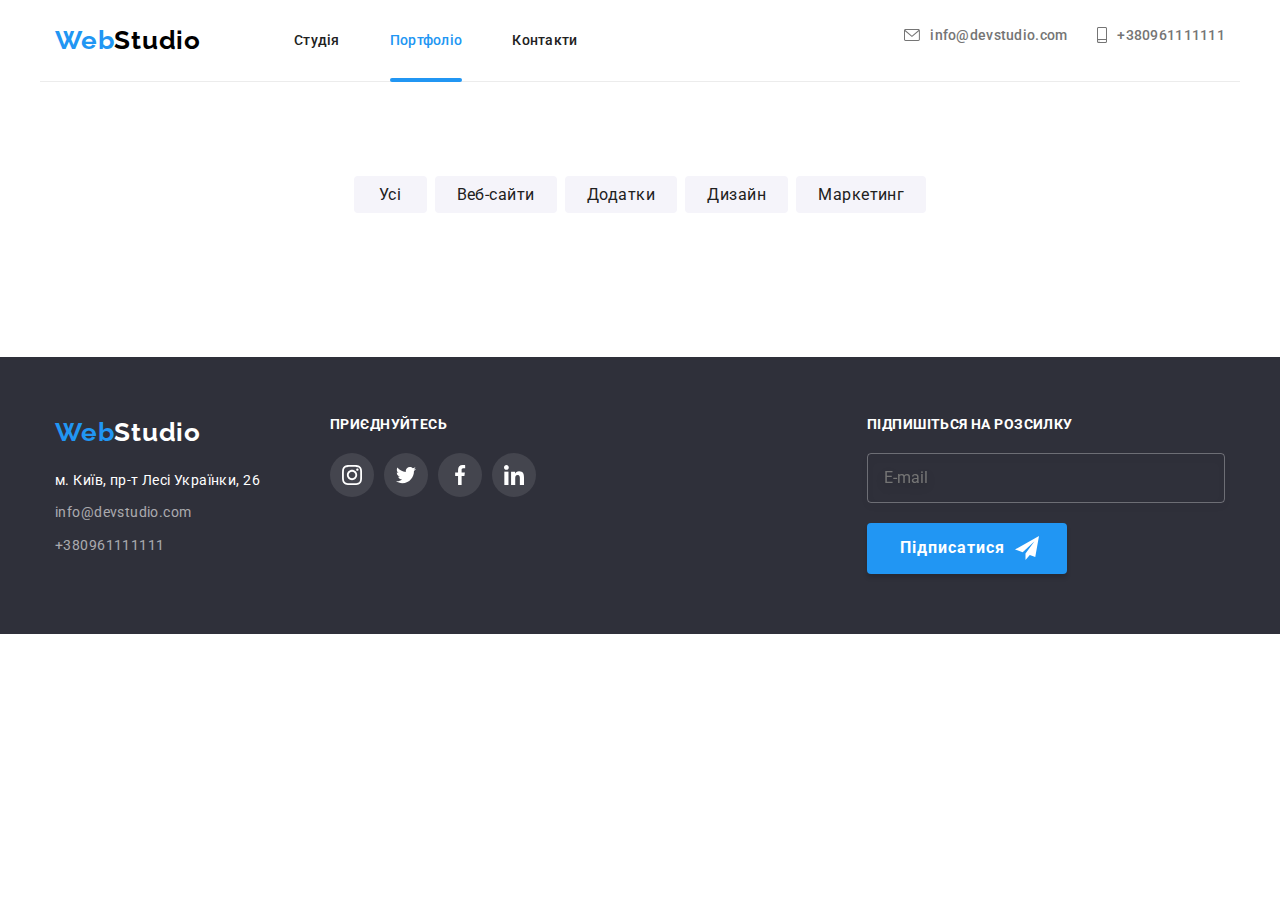
==== commit 2fc55271: "адаптивний фільтер у портфоліо" ====
--- a/portfolio.html
+++ b/portfolio.html
@@ -177,7 +177,7 @@
           </ul>
 
           <!-- ПРЕВʼЮ -->
-          <ul class="preview list">
+          <!-- <ul class="preview list">
             <li class="preview-item">
               <a class="preview-item-link link" href="">
                 <div class="preview-thumb">
@@ -407,7 +407,7 @@
             </li>
           </ul>
         </section>
-      </div>
+      </div> -->
     </main>
 
     <!-- ФУТЕР -->
--- a/css/main.min.css
+++ b/css/main.min.css
@@ -1,2 +1,2 @@
-:root{--primery-text-color: #757575;--accent-color: #2196F3;--primery-white-color: #FFFFFF;--primery-grey-color: #212121;--primery-black-color: #000000;--backgrounh-primery-color: #F5F5F5;--backgrounh-secondary-color: #F5F4FA;--backgrounh-third-color: #2F303A;--ramka-color: #EEEEEE;--background-button-active: #188CE8;--background-hero: #C4C4C4;--accent-grey-icon: #AFB1B8;--transition-dur-and-fun: 250ms cubic-bezier(0.4, 0, 0.2, 1)}.visually-hidden{position:absolute;width:1px;height:1px;margin:-1px;border:0;padding:0;white-space:nowrap;clip-path:inset(100%);clip:rect(0 0 0 0);overflow:hidden}.social-icon-link,.modal-close-button,.wrapper{display:flex;justify-content:center;align-items:center}.link{text-decoration:none}.list{list-style-type:none}h1,h2,h3,h4,h5,h6,p{margin-top:0;margin-bottom:0}ul,ol{margin-top:0;margin-bottom:0;padding-left:0}img{display:block}button{cursor:pointer}body{font-family:"Roboto", sans-serif;color:var(--primery-text-color)}.section{padding-top:60px;padding-bottom:60px}@media screen and (min-width: 1200px){.section{padding-top:94px;padding-bottom:94px}}.container{width:100%;padding-right:15px;padding-left:15px}@media screen and (min-width: 480px){.container{width:480px;margin:auto}}@media screen and (min-width: 768px){.container{width:768px}}@media screen and (min-width: 1200px){.container{width:1200px}}@media screen and (max-width: 767px){.mobile-menu{position:fixed;z-index:100;top:0;left:0;width:100%;height:100%;max-height:796px;box-shadow:0 0 0 100vmax rgba(0,0,0,0.2);opacity:0;visibility:hidden;pointer-events:none;transition:opacity var(--transition-dur-and-fun),visibility var(--transition-dur-and-fun)}.mobile-menu.is-open{opacity:1;visibility:visible;pointer-events:auto}.mobile-menu__container{height:100%;position:relative;padding:48px 40px;margin:auto;display:flex;flex-direction:column;justify-content:space-between;background-color:var(--primery-white-color)}.mobile-menu__close-btn{position:absolute;right:15px;top:10px;padding:0;line-height:0;border:none;background-color:transparent}.mobile-menu__close-btn .mobile-menu__close-icon{transition:fill var(--transition-dur-and-fun)}.mobile-menu__close-btn:hover .mobile-menu__close-icon,.mobile-menu__close-btn:focus .mobile-menu__close-icon{fill:var(--accent-color)}.navigation-mobile__list{font-weight:500;font-size:40px;line-height:1.17;letter-spacing:0.02em}.navigation-mobile__item:not(:last-child){margin-bottom:35px}.navigation-mobile__link{color:var(--primery-grey-color)}.navigation-mobile__link.active{color:var(--accent-color)}.mobile-menu__footer{font-weight:500;letter-spacing:0.02em}.contact-mobile__item-tel{font-size:34px;line-height:1.17;margin-bottom:32px}.contact-mobile__link-tel{color:var(--accent-color)}.contact-mobile__item-mail{font-size:24px;line-height:1.16;margin-bottom:64px}.contact-mobile__link-mail{color:var(--primery-text-color)}.social-mobile__list{display:flex}.social-mobile__item{font-size:18px;line-height:1.2;padding:0 10px}.social-mobile__item:first-child{padding-left:0}.social-mobile__item:last-child{padding-right:0}.social-mobile__item:not(:last-child){border-right:1px solid rgba(33,33,33,0.2)}.social-mobile__link{color:var(--accent-color)}}@media screen and (min-width: 768px){.mobile-menu{display:none}}.button{border-radius:4px;border:none}.primery-btn{background-color:var(--accent-color);box-shadow:0px 4px 4px rgba(0,0,0,0.15);font-weight:700;font-size:16px;line-height:1.9;letter-spacing:0.06em;color:var(--primery-white-color)}.logo{font-family:'Raleway', sans-serif;font-weight:700;font-size:24px;line-height:1.16;letter-spacing:0.03em;color:var(--primery-black-color)}.logo .accent{color:var(--accent-color)}@media screen and (min-width: 1200px){.logo{font-size:26px;line-height:1.2}}.section__title{font-size:36px;line-height:1.2;text-align:center;letter-spacing:0.03em;color:var(--primery-grey-color);margin-bottom:50px}.social-icon-list{display:flex;column-gap:10px;justify-content:center}.social-icon-link{width:44px;height:44px;border-radius:50%;transition:background-color var(--transition-dur-and-fun)}.social-icon-link:hover{background-color:var(--accent-color)}.modal-close-button{position:absolute;top:8px;right:8px;background-color:transparent;border:1px solid rgba(0,0,0,0.1);border-radius:50%;padding:0;width:30px;height:30px}.modal-close-icon{fill:var(--primery-black-color);transition:fill var(--transition-dur-and-fun)}.modal-close-button:hover .modal-close-icon{fill:var(--accent-color)}.modal-description{font-weight:700;font-size:20px;line-height:1.1;text-align:center;letter-spacing:0.03em;color:var(--primery-grey-color);margin-bottom:12px}.modal-lable{display:block;font-size:12px;line-height:1.2;letter-spacing:0.01em;color:var(--primery-text-color);margin-bottom:10px}.modal-lable-disc{display:block;margin-bottom:4px}.modal-input-wrapper{position:relative}.modal-input{border:1px solid rgba(33,33,33,0.2);border-radius:4px;width:100%;height:40px;padding-left:42px;transition:border var(--transition-dur-and-fun)}.modal-input:hover{outline:none;border:1px solid var(--accent-color);cursor:pointer}.modal-input:focus{outline:none;border:1px solid var(--accent-color);cursor:text}.modal-icon{position:absolute;left:11px;top:50%;fill:var(--primery-grey-color);transform:translateY(-50%);transition:fill var(--transition-dur-and-fun)}.modal-input:focus+.modal-icon{fill:var(--accent-color)}.modal-textarea-wrapper{display:block;margin-bottom:20px}.modal-textarea{display:block;padding:12px 16px;width:100%;height:120px;resize:none;border:1px solid rgba(33,33,33,0.2);border-radius:4px;transition:border var(--transition-dur-and-fun)}.modal-textarea:hover{outline:none;border:1px solid var(--accent-color);cursor:pointer}.modal-textarea:focus{outline:none;border:1px solid var(--accent-color);cursor:text}.modal-textarea::placeholder{font-size:14px;line-height:1.1;letter-spacing:0.01em;color:rgba(117,117,117,0.5)}@media screen and (min-width: 1200){.modal-textarea::placeholder{font-size:12px;line-height:1.2}}.modal-rigts{position:relative;display:flex;justify-content:center;align-items:center;font-size:12px;line-height:1.16;letter-spacing:0.03em;color:var(--primery-text-color);margin-bottom:30px}.modal-svg{position:absolute;top:50%;left:0;transform:translateY(-50%);border:2px solid var(--primery-grey-color);border-radius:2px;cursor:pointer;transition:background-color var(--transition-dur-and-fun),border var(--transition-dur-and-fun)}@media screen and (max-width: 480px){.modal-rigts{flex-direction:column;align-items:end}.modal-svg{top:75%}}.modal-svg-icon{fill:var(--primery-white-color)}.modal-checkbox:focus+.modal-svg{outline:1px solid var(--accent-color)}.modal-link{color:var(--accent-color)}.modal-checkbox:checked+.modal-svg{background-color:var(--accent-color);border:2px solid var(--accent-color)}.modal-checkbox:checked+.modal-svg .modal-svg-icon{display:block}@media screen and (min-width: 1200px){.modal-rigts{font-size:14px;line-height:1.7}.modal-svg{left:12px}}.modal-send-btn{display:block;margin:auto;padding:10px 52px;transition:background-color var(--transition-dur-and-fun)}.modal-send-btn:hover,.modal-send-btn:focus{background-color:var(--background-button-active)}.modal{position:absolute;top:50%;left:50%;transform:translate(-50%, -50%);background-color:var(--primery-white-color);width:100%;padding:40px}@media screen and (min-width: 480px){.modal{width:450px}}@media screen and (min-width: 1200px){.modal{width:528px}}.filters{display:flex;justify-content:center;margin-bottom:50px;column-gap:8px}.filters-item{transition:box-shadow var(--transition-dur-and-fun)}.filters-item:hover,.filters-item:focus{box-shadow:0px 3px 1px rgba(0,0,0,0.1),0px 1px 2px rgba(0,0,0,0.08),0px 2px 2px rgba(0,0,0,0.12)}.filters-item-btn{min-width:73px;font-size:16px;line-height:1.6;letter-spacing:0.03em;color:var(--primery-grey-color);background-color:var(--backgrounh-secondary-color);padding:6px 22px;transition:color var(--transition-dur-and-fun),background-color var(--transition-dur-and-fun)}.filters-item-btn:hover,.filters-item-btn:focus{color:var(--primery-white-color);background-color:var(--accent-color)}@media screen and (max-width: 767px){.navigation{display:none}.contact-list{display:none}.mobile-menu-btn{background-color:transparent;border:none;padding:0;line-height:0}.mobile-burger-menu-btn{padding:0;line-height:0;border:none;background-color:transparent}}.main-header{background-color:var(--primery-white-color)}.main-header-content{position:relative;display:flex;align-items:center;justify-content:space-between;padding-top:10px;padding-bottom:10px;margin:auto}@media screen and (min-width: 768px){.main-header-content{padding:0 15px}.mobile-burger-menu-btn{display:none}.main-header-content{display:flex;justify-content:flex-start;border-bottom:1px solid #ECECEC}.main-header-logo{margin-right:88px}.navigation-list{display:flex;font-weight:500;font-size:14px;line-height:1.2;letter-spacing:0.02em;column-gap:50px}.navigation-list .active{color:var(--accent-color)}.navigation-list-item{position:relative;padding-top:32px;padding-bottom:32px}.navigation-list-link{color:var(--primery-grey-color);transition:color var(--transition-dur-and-fun)}.navigation-list-link:hover,.navigation-list-link:focus{color:var(--accent-color)}.navigation-list-link.active::after{position:absolute;left:0;bottom:-1px;content:"";width:100%;height:4px;background:var(--accent-color);border-radius:2px}.contact-list{font-weight:500;font-size:12px;line-height:1.16;letter-spacing:0.02em;margin-left:auto}.contact-list-item:hover{color:var(--accent-color)}.contact-list-item:first-child{margin-bottom:10px}.contact-list-link{position:relative;color:var(--primery-text-color);transition:color var(--transition-dur-and-fun);display:flex;align-items:center}.contact-list-link:hover,.contact-list-link:focus{color:var(--accent-color)}.contact-list-icon{display:none}.contact-list-icon-tablet{fill:var(--primery-text-color);margin-right:8px}.contact-list-link .contact-list-icon-tablet{transition:fill var(--transition-dur-and-fun)}.contact-list-link:hover .contact-list-icon-tablet,.contact-list-link:focus .contact-list-icon-tablet{fill:var(--accent-color)}}@media screen and (min-width: 1200px){.contact-list-icon-tablet{display:none}.contact-list-icon{display:block;fill:var(--primery-text-color)}.main-header-logo{margin-right:93px}.contact-list{font-size:14px;line-height:1.2;letter-spacing:0.02em;display:flex;column-gap:30px}.contact-list-item{position:relative}.contact-list-link{column-gap:10px}.contact-list-link .contact-list-icon{transition:fill var(--transition-dur-and-fun)}.contact-list-link:hover .contact-list-icon,.contact-list-link:focus .contact-list-icon{fill:var(--accent-color)}}.hero{margin:auto;text-align:center;background-color:var(--background-hero);max-width:100%;background-image:linear-gradient(rgba(47,48,58,0.4), rgba(47,48,58,0.4)),url(../images/mobils/hero-m.jpg);padding-top:118px;padding-bottom:118px}.hero-title{font-weight:900;font-size:26px;line-height:1.6;letter-spacing:0.06em;margin-right:auto;margin-left:auto;margin-bottom:30px;text-transform:uppercase;color:var(--primery-white-color)}.hero-btn{padding:10px 24px;transition:background-color var(--transition-dur-and-fun)}.hero-btn:hover,.hero-btn:focus{background-color:var(--background-button-active)}@media (min-device-pixel-ratio: 2), (min-resolution: 192dpi), (min-resolution: 2dppx){.hero{background-image:linear-gradient(rgba(47,48,58,0.4), rgba(47,48,58,0.4)),url("../images/mobils/hero@2x-m.jpg")}}@media screen and (min-width: 480px){.hero{max-width:480px}.hero-title{width:360px}}@media screen and (min-width: 768px){.hero{max-width:768px;background-image:linear-gradient(rgba(47,48,58,0.4), rgba(47,48,58,0.4)),url(../images/tablets/hero-t.jpg)}}@media screen and (min-width: 768px) and (min-device-pixel-ratio: 2), screen and (min-width: 768px) and (min-resolution: 192dpi), screen and (min-width: 768px) and (min-resolution: 2dppx){.hero{background-image:linear-gradient(rgba(47,48,58,0.4), rgba(47,48,58,0.4)),url("../images/tablets/hero@2x-t.jpg")}}@media screen and (min-width: 1200px){.hero{max-width:1600px;padding-top:200px;padding-bottom:200px;background-image:linear-gradient(rgba(47,48,58,0.4), rgba(47,48,58,0.4)),url(../images/desctops/hero-d.jpg);background-repeat:no-repeat}.hero-title{width:696px;font-size:44px;line-height:1.4}.hero-btn{padding:10px 32px}}@media screen and (min-width: 1200px) and (min-device-pixel-ratio: 2), screen and (min-width: 1200px) and (min-resolution: 192dpi), screen and (min-width: 1200px) and (min-resolution: 2dppx){.hero{background-image:linear-gradient(rgba(47,48,58,0.4), rgba(47,48,58,0.4)),url("../images/desctops/hero@2x-d.jpg")}}.features{background-color:var(--primery-white-color)}.features__item-title{width:100%;text-align:center;font-size:14px;line-height:1.1;letter-spacing:0.03em;text-transform:uppercase;color:var(--primery-grey-color);display:inline-block;margin-bottom:10px}.features__item-description{font-size:14px;line-height:1.7;letter-spacing:0.03em}.wrapper{height:120px;background-color:var(--backgrounh-secondary-color);border-radius:4px;margin-bottom:30px}@media screen and (max-width: 767px){.features__item:not(:last-child){margin-bottom:30px}}@media screen and (min-width: 768px){.features__list{display:flex;flex-wrap:wrap;gap:30px}.features__item{flex-basis:calc((100% - 30px) / 2)}.features__item-title{text-align:start}}@media screen and (min-width: 1200px){.features__item{flex-basis:calc((100% - 3 * 30px) / 4)}.features__section{padding-bottom:94px}}@media screen and (max-width: 1199px){.work{display:none}}@media screen and (min-width: 1200px){.work{padding-top:47px;background-color:var(--primery-white-color)}.work__list{display:flex;flex-wrap:wrap;column-gap:30px}.work__item{position:relative;flex-basis:calc((100% - 2 * 30px) / 3)}.work__item-title{position:absolute;bottom:0;width:100%;color:var(--primery-white-color);font-size:14px;line-height:1.1;letter-spacing:0.03em;text-transform:uppercase;text-align:center;background-color:rgba(47,48,58,0.8);padding:27px 0}}.team{background-color:var(--backgrounh-secondary-color)}.team-item{background-color:var(--primery-white-color);border-radius:0px 0px 4px 4px;text-align:center;box-shadow:0px 1px 3px rgba(0,0,0,0.12),0px 1px 1px rgba(0,0,0,0.14),0px 2px 1px rgba(0,0,0,0.2)}.team-photo{width:100%}@media screen and (max-width: 767px){.team-item:not(:last-child){margin-bottom:30px}}.team-description{padding:30px 32px}.team-head{font-weight:500;font-size:16px;line-height:1.2;letter-spacing:0.03em;color:var(--primery-grey-color);margin-bottom:10px}.team-text{font-size:16px;line-height:1.2;letter-spacing:0.03em;margin-bottom:16px}.team-description-icon{fill:var(--accent-grey-icon)}.social-icon-link .team-description-icon{transition:fill var(--transition-dur-and-fun)}.social-icon-link:hover .team-description-icon{fill:var(--primery-white-color)}@media screen and (min-width: 768px){.team-item{flex-basis:calc((100% - 30px) / 2)}.team-list{display:flex;flex-wrap:wrap;gap:30px}}@media screen and (min-width: 1200px){.team-item{flex-basis:calc((100% - 3 * 30px) / 4)}}.clients-list{display:flex;flex-wrap:wrap;justify-content:center;gap:30px}.clients-item{flex-basis:calc((100% - 30px) / 2);padding:16px 50px;border:1px solid var(--accent-grey-icon);border-radius:4px;cursor:pointer;transition:border var(--transition-dur-and-fun)}.clients-item:hover{border:1px solid var(--accent-color)}@media screen and (max-width: 479px){.clients-list{display:block;text-align:center}.clients-item:not(:last-child){margin-bottom:30px}}.clients-item .clients-icon{transition:fill var(--transition-dur-and-fun)}.clients-icon{fill:var(--accent-grey-icon)}.clients-item:hover .clients-icon{fill:var(--accent-color)}@media screen and (min-width: 768px){.clients-item{flex-basis:calc((100% - 2 * 30px) / 3);padding:16px 58px}}@media screen and (min-width: 1200px){.clients-item{flex-basis:calc((100% - 5 * 30px) / 6);padding:16px 30px}}.main-footer{background-color:var(--backgrounh-third-color);text-align:center;padding-top:60px;padding-bottom:60px}.main-footer-logo{color:var(--primery-white-color);display:inline-block;margin-bottom:20px}@media screen and (min-width: 768px){.tablet-footer__container{display:flex;justify-content:space-between;margin-bottom:60px}.footer-container{padding-left:76px;padding-right:89px}}@media screen and (min-width: 1200px){.footer-container{display:flex;padding:0 15px}.tablet-footer__container{margin-bottom:0}.main-footer{text-align:start}}.footer-adress{margin-bottom:60px}.adress{font-style:normal;font-size:14px;line-height:1.7;letter-spacing:0.03em}.adress-list-mapa{color:var(--primery-white-color);display:inline-block;margin-bottom:0}.adress-list-link{color:rgba(255,255,255,0.6);transition:color var(--transition-dur-and-fun)}.adress-list-link:hover,.adress-list-link:focus{color:var(--accent-color)}.adress-list-item:not(:last-child){margin-bottom:9px}@media screen and (min-width: 768px){.footer-adress{margin-bottom:0}}@media screen and (min-width: 1200px){.footer-adress{margin-right:70px}}.footer-join{margin-bottom:60px}.footer-join-title{font-size:14px;line-height:1.1;letter-spacing:0.03em;text-transform:uppercase;color:var(--primery-white-color);margin-bottom:20px}.footer-join-icon{fill:var(--primery-white-color)}.footer-join-item{background-color:rgba(255,255,255,0.1);border-radius:50%}@media screen and (min-width: 768px){.footer-join{margin-bottom:0}}.subscribe-input{width:450px;border:1px solid rgba(255,255,255,0.3);filter:drop-shadow(0px 4px 4px rgba(0,0,0,0.15));border-radius:4px;background-color:transparent;padding:15px 16px;margin-bottom:20px}@media screen and (max-width: 479px){.subscribe-input{width:100%}}.subscribe-label{display:flex;flex-direction:column;align-items:center}.subscribe-btn{padding:10px 62px 10px 33px}.subscribe-discription{font-size:14px;font-weight:700;line-height:1.1;letter-spacing:0.03em;text-transform:uppercase;color:var(--primery-white-color);margin-bottom:20px}.subscribe-button-wrapper{position:relative;display:inline-block}.subscribe-icon-telegram{position:absolute;bottom:50%;right:28px;transform:translateY(50%)}@media screen and (min-width: 1200px){.subscribe{margin-left:auto}.subscribe-input{width:358px}.subscribe-label{align-items:flex-start}}.backdrop{position:fixed;top:0;left:0;z-index:100;width:100%;height:100%;background:rgba(0,0,0,0.2);visibility:visible;transform:scale(1);transition:opacity var(--transition-dur-and-fun),visibility var(--transition-dur-and-fun),transform var(--transition-dur-and-fun)}.backdrop.is-hidden{opacity:0;visibility:hidden;pointer-events:none;transform:scale(0.7)}.main-portfolio{background-color:var(--primery-white-color)}.portfolio-title{margin-bottom:58px;text-align:center}.preview{display:flex;flex-wrap:wrap;column-gap:30px;row-gap:30px}.preview-thumb{position:relative;overflow:hidden}.preview-overlay{position:absolute;bottom:0;height:100%;width:100%;background:rgba(33,150,243,0.9);transform:translateY(100%);transition:transform var(--transition-dur-and-fun);padding:63px 24px}.preview-item:hover .preview-overlay,.preview-item:focus .preview-overlay{transform:translateY(0%)}.preview-overlay-discription{font-size:18px;line-height:1.56;letter-spacing:0.03em;color:var(--primery-white-color)}.preview-item{background-color:var(--primery-white-color);width:calc((100% - 2 * 30px) / 3);transition:box-shadow var(--transition-dur-and-fun)}.preview-item:hover,.preview-item:focus{transform:translateY(0%);box-shadow:0px 1px 1px rgba(0,0,0,0.12),0px 4px 4px rgba(0,0,0,0.06),1px 4px 6px rgba(0,0,0,0.16)}.preview-item-link{display:inline-block}.preview-item-content{border:1px solid var(--ramka-color);border-top:none;padding:20px 24px}.preview-item-title{font-size:18px;line-height:2;letter-spacing:0.06em;color:var(--primery-grey-color);margin-bottom:4px}.preview-item-text{font-size:16px;line-height:1.9;letter-spacing:0.03em;color:var(--primery-text-color)}
+:root{--primery-text-color: #757575;--accent-color: #2196F3;--primery-white-color: #FFFFFF;--primery-grey-color: #212121;--primery-black-color: #000000;--backgrounh-primery-color: #F5F5F5;--backgrounh-secondary-color: #F5F4FA;--backgrounh-third-color: #2F303A;--ramka-color: #EEEEEE;--background-button-active: #188CE8;--background-hero: #C4C4C4;--accent-grey-icon: #AFB1B8;--transition-dur-and-fun: 250ms cubic-bezier(0.4, 0, 0.2, 1)}.visually-hidden{position:absolute;width:1px;height:1px;margin:-1px;border:0;padding:0;white-space:nowrap;clip-path:inset(100%);clip:rect(0 0 0 0);overflow:hidden}.social-icon-link,.modal-close-button,.wrapper{display:flex;justify-content:center;align-items:center}.link{text-decoration:none}.list{list-style-type:none}h1,h2,h3,h4,h5,h6,p{margin-top:0;margin-bottom:0}ul,ol{margin-top:0;margin-bottom:0;padding-left:0}img{display:block}button{cursor:pointer}body{font-family:"Roboto", sans-serif;color:var(--primery-text-color)}.section{padding-top:60px;padding-bottom:60px}@media screen and (min-width: 1200px){.section{padding-top:94px;padding-bottom:94px}}.container{width:100%;padding-right:15px;padding-left:15px}@media screen and (min-width: 480px){.container{width:480px;margin:auto}}@media screen and (min-width: 768px){.container{width:768px}}@media screen and (min-width: 1200px){.container{width:1200px}}@media screen and (max-width: 767px){.mobile-menu{position:fixed;z-index:100;top:0;left:0;width:100%;height:100%;max-height:796px;box-shadow:0 0 0 100vmax rgba(0,0,0,0.2);opacity:0;visibility:hidden;pointer-events:none;transition:opacity var(--transition-dur-and-fun),visibility var(--transition-dur-and-fun)}.mobile-menu.is-open{opacity:1;visibility:visible;pointer-events:auto}.mobile-menu__container{height:100%;position:relative;padding:48px 40px;margin:auto;display:flex;flex-direction:column;justify-content:space-between;background-color:var(--primery-white-color)}.mobile-menu__close-btn{position:absolute;right:15px;top:10px;padding:0;line-height:0;border:none;background-color:transparent}.mobile-menu__close-btn .mobile-menu__close-icon{transition:fill var(--transition-dur-and-fun)}.mobile-menu__close-btn:hover .mobile-menu__close-icon,.mobile-menu__close-btn:focus .mobile-menu__close-icon{fill:var(--accent-color)}.navigation-mobile__list{font-weight:500;font-size:40px;line-height:1.17;letter-spacing:0.02em}.navigation-mobile__item:not(:last-child){margin-bottom:35px}.navigation-mobile__link{color:var(--primery-grey-color)}.navigation-mobile__link.active{color:var(--accent-color)}.mobile-menu__footer{font-weight:500;letter-spacing:0.02em}.contact-mobile__item-tel{font-size:34px;line-height:1.17;margin-bottom:32px}.contact-mobile__link-tel{color:var(--accent-color)}.contact-mobile__item-mail{font-size:24px;line-height:1.16;margin-bottom:64px}.contact-mobile__link-mail{color:var(--primery-text-color)}.social-mobile__list{display:flex}.social-mobile__item{font-size:18px;line-height:1.2;padding:0 10px}.social-mobile__item:first-child{padding-left:0}.social-mobile__item:last-child{padding-right:0}.social-mobile__item:not(:last-child){border-right:1px solid rgba(33,33,33,0.2)}.social-mobile__link{color:var(--accent-color)}}@media screen and (min-width: 768px){.mobile-menu{display:none}}.button{border-radius:4px;border:none}.primery-btn{background-color:var(--accent-color);box-shadow:0px 4px 4px rgba(0,0,0,0.15);font-weight:700;font-size:16px;line-height:1.9;letter-spacing:0.06em;color:var(--primery-white-color)}.logo{font-family:'Raleway', sans-serif;font-weight:700;font-size:24px;line-height:1.16;letter-spacing:0.03em;color:var(--primery-black-color)}.logo .accent{color:var(--accent-color)}@media screen and (min-width: 1200px){.logo{font-size:26px;line-height:1.2}}.section__title{font-size:36px;line-height:1.2;text-align:center;letter-spacing:0.03em;color:var(--primery-grey-color);margin-bottom:50px}.social-icon-list{display:flex;column-gap:10px;justify-content:center}.social-icon-link{width:44px;height:44px;border-radius:50%;transition:background-color var(--transition-dur-and-fun)}.social-icon-link:hover{background-color:var(--accent-color)}.modal-close-button{position:absolute;top:8px;right:8px;background-color:transparent;border:1px solid rgba(0,0,0,0.1);border-radius:50%;padding:0;width:30px;height:30px}.modal-close-icon{fill:var(--primery-black-color);transition:fill var(--transition-dur-and-fun)}.modal-close-button:hover .modal-close-icon{fill:var(--accent-color)}.modal-description{font-weight:700;font-size:20px;line-height:1.1;text-align:center;letter-spacing:0.03em;color:var(--primery-grey-color);margin-bottom:12px}.modal-lable{display:block;font-size:12px;line-height:1.2;letter-spacing:0.01em;color:var(--primery-text-color);margin-bottom:10px}.modal-lable-disc{display:block;margin-bottom:4px}.modal-input-wrapper{position:relative}.modal-input{border:1px solid rgba(33,33,33,0.2);border-radius:4px;width:100%;height:40px;padding-left:42px;transition:border var(--transition-dur-and-fun)}.modal-input:hover{outline:none;border:1px solid var(--accent-color);cursor:pointer}.modal-input:focus{outline:none;border:1px solid var(--accent-color);cursor:text}.modal-icon{position:absolute;left:11px;top:50%;fill:var(--primery-grey-color);transform:translateY(-50%);transition:fill var(--transition-dur-and-fun)}.modal-input:focus+.modal-icon{fill:var(--accent-color)}.modal-textarea-wrapper{display:block;margin-bottom:20px}.modal-textarea{display:block;padding:12px 16px;width:100%;height:120px;resize:none;border:1px solid rgba(33,33,33,0.2);border-radius:4px;transition:border var(--transition-dur-and-fun)}.modal-textarea:hover{outline:none;border:1px solid var(--accent-color);cursor:pointer}.modal-textarea:focus{outline:none;border:1px solid var(--accent-color);cursor:text}.modal-textarea::placeholder{font-size:14px;line-height:1.1;letter-spacing:0.01em;color:rgba(117,117,117,0.5)}@media screen and (min-width: 1200){.modal-textarea::placeholder{font-size:12px;line-height:1.2}}.modal-rigts{position:relative;display:flex;justify-content:center;align-items:center;font-size:12px;line-height:1.16;letter-spacing:0.03em;color:var(--primery-text-color);margin-bottom:30px}.modal-svg{position:absolute;top:50%;left:0;transform:translateY(-50%);border:2px solid var(--primery-grey-color);border-radius:2px;cursor:pointer;transition:background-color var(--transition-dur-and-fun),border var(--transition-dur-and-fun)}@media screen and (max-width: 480px){.modal-rigts{flex-direction:column;align-items:end}.modal-svg{top:75%}}.modal-svg-icon{fill:var(--primery-white-color)}.modal-checkbox:focus+.modal-svg{outline:1px solid var(--accent-color)}.modal-link{color:var(--accent-color)}.modal-checkbox:checked+.modal-svg{background-color:var(--accent-color);border:2px solid var(--accent-color)}.modal-checkbox:checked+.modal-svg .modal-svg-icon{display:block}@media screen and (min-width: 1200px){.modal-rigts{font-size:14px;line-height:1.7}.modal-svg{left:12px}}.modal-send-btn{display:block;margin:auto;padding:10px 52px;transition:background-color var(--transition-dur-and-fun)}.modal-send-btn:hover,.modal-send-btn:focus{background-color:var(--background-button-active)}.modal{position:absolute;top:50%;left:50%;transform:translate(-50%, -50%);background-color:var(--primery-white-color);width:100%;padding:40px}@media screen and (min-width: 480px){.modal{width:450px}}@media screen and (min-width: 1200px){.modal{width:528px}}.filters{display:flex;flex-wrap:wrap;margin-bottom:40px;row-gap:15px;column-gap:8px;max-width:325px}.filters-item{transition:box-shadow var(--transition-dur-and-fun)}.filters-item:hover,.filters-item:focus{box-shadow:0px 3px 1px rgba(0,0,0,0.1),0px 1px 2px rgba(0,0,0,0.08),0px 2px 2px rgba(0,0,0,0.12)}.filters-item-btn{min-width:73px;font-size:16px;line-height:1.6;letter-spacing:0.03em;color:var(--primery-grey-color);background-color:var(--backgrounh-secondary-color);padding:6px 22px;transition:color var(--transition-dur-and-fun),background-color var(--transition-dur-and-fun)}.filters-item-btn:hover,.filters-item-btn:focus{color:var(--primery-white-color);background-color:var(--accent-color)}@media screen and (min-width: 768px){.filters{justify-content:center;margin-bottom:30px;flex-wrap:nowrap;max-width:100%}}@media screen and (min-width: 1200px){.filters{margin-bottom:50px}}@media screen and (max-width: 767px){.navigation{display:none}.contact-list{display:none}.mobile-menu-btn{background-color:transparent;border:none;padding:0;line-height:0}.mobile-burger-menu-btn{padding:0;line-height:0;border:none;background-color:transparent}}.main-header{background-color:var(--primery-white-color)}.main-header-content{position:relative;display:flex;align-items:center;justify-content:space-between;padding-top:10px;padding-bottom:10px;margin:auto}@media screen and (min-width: 768px){.main-header-content{padding:0 15px}.mobile-burger-menu-btn{display:none}.main-header-content{display:flex;justify-content:flex-start;border-bottom:1px solid #ECECEC}.main-header-logo{margin-right:88px}.navigation-list{display:flex;font-weight:500;font-size:14px;line-height:1.2;letter-spacing:0.02em;column-gap:50px}.navigation-list .active{color:var(--accent-color)}.navigation-list-item{position:relative;padding-top:32px;padding-bottom:32px}.navigation-list-link{color:var(--primery-grey-color);transition:color var(--transition-dur-and-fun)}.navigation-list-link:hover,.navigation-list-link:focus{color:var(--accent-color)}.navigation-list-link.active::after{position:absolute;left:0;bottom:-1px;content:"";width:100%;height:4px;background:var(--accent-color);border-radius:2px}.contact-list{font-weight:500;font-size:12px;line-height:1.16;letter-spacing:0.02em;margin-left:auto}.contact-list-item:hover{color:var(--accent-color)}.contact-list-item:first-child{margin-bottom:10px}.contact-list-link{position:relative;color:var(--primery-text-color);transition:color var(--transition-dur-and-fun);display:flex;align-items:center}.contact-list-link:hover,.contact-list-link:focus{color:var(--accent-color)}.contact-list-icon{display:none}.contact-list-icon-tablet{fill:var(--primery-text-color);margin-right:8px}.contact-list-link .contact-list-icon-tablet{transition:fill var(--transition-dur-and-fun)}.contact-list-link:hover .contact-list-icon-tablet,.contact-list-link:focus .contact-list-icon-tablet{fill:var(--accent-color)}}@media screen and (min-width: 1200px){.contact-list-icon-tablet{display:none}.contact-list-icon{display:block;fill:var(--primery-text-color)}.main-header-logo{margin-right:93px}.contact-list{font-size:14px;line-height:1.2;letter-spacing:0.02em;display:flex;column-gap:30px}.contact-list-item{position:relative}.contact-list-link{column-gap:10px}.contact-list-link .contact-list-icon{transition:fill var(--transition-dur-and-fun)}.contact-list-link:hover .contact-list-icon,.contact-list-link:focus .contact-list-icon{fill:var(--accent-color)}}.hero{margin:auto;text-align:center;background-color:var(--background-hero);max-width:100%;background-image:linear-gradient(rgba(47,48,58,0.4), rgba(47,48,58,0.4)),url(../images/mobils/hero-m.jpg);padding-top:118px;padding-bottom:118px}.hero-title{font-weight:900;font-size:26px;line-height:1.6;letter-spacing:0.06em;margin-right:auto;margin-left:auto;margin-bottom:30px;text-transform:uppercase;color:var(--primery-white-color)}.hero-btn{padding:10px 24px;transition:background-color var(--transition-dur-and-fun)}.hero-btn:hover,.hero-btn:focus{background-color:var(--background-button-active)}@media (min-device-pixel-ratio: 2), (min-resolution: 192dpi), (min-resolution: 2dppx){.hero{background-image:linear-gradient(rgba(47,48,58,0.4), rgba(47,48,58,0.4)),url("../images/mobils/hero@2x-m.jpg")}}@media screen and (min-width: 480px){.hero{max-width:480px}.hero-title{width:360px}}@media screen and (min-width: 768px){.hero{max-width:768px;background-image:linear-gradient(rgba(47,48,58,0.4), rgba(47,48,58,0.4)),url(../images/tablets/hero-t.jpg)}}@media screen and (min-width: 768px) and (min-device-pixel-ratio: 2), screen and (min-width: 768px) and (min-resolution: 192dpi), screen and (min-width: 768px) and (min-resolution: 2dppx){.hero{background-image:linear-gradient(rgba(47,48,58,0.4), rgba(47,48,58,0.4)),url("../images/tablets/hero@2x-t.jpg")}}@media screen and (min-width: 1200px){.hero{max-width:1600px;padding-top:200px;padding-bottom:200px;background-image:linear-gradient(rgba(47,48,58,0.4), rgba(47,48,58,0.4)),url(../images/desctops/hero-d.jpg);background-repeat:no-repeat}.hero-title{width:696px;font-size:44px;line-height:1.4}.hero-btn{padding:10px 32px}}@media screen and (min-width: 1200px) and (min-device-pixel-ratio: 2), screen and (min-width: 1200px) and (min-resolution: 192dpi), screen and (min-width: 1200px) and (min-resolution: 2dppx){.hero{background-image:linear-gradient(rgba(47,48,58,0.4), rgba(47,48,58,0.4)),url("../images/desctops/hero@2x-d.jpg")}}.features{background-color:var(--primery-white-color)}.features__item-title{width:100%;text-align:center;font-size:14px;line-height:1.1;letter-spacing:0.03em;text-transform:uppercase;color:var(--primery-grey-color);display:inline-block;margin-bottom:10px}.features__item-description{font-size:14px;line-height:1.7;letter-spacing:0.03em}.wrapper{height:120px;background-color:var(--backgrounh-secondary-color);border-radius:4px;margin-bottom:30px}@media screen and (max-width: 767px){.features__item:not(:last-child){margin-bottom:30px}}@media screen and (min-width: 768px){.features__list{display:flex;flex-wrap:wrap;gap:30px}.features__item{flex-basis:calc((100% - 30px) / 2)}.features__item-title{text-align:start}}@media screen and (min-width: 1200px){.features__item{flex-basis:calc((100% - 3 * 30px) / 4)}.features__section{padding-bottom:94px}}@media screen and (max-width: 1199px){.work{display:none}}@media screen and (min-width: 1200px){.work{padding-top:47px;background-color:var(--primery-white-color)}.work__list{display:flex;flex-wrap:wrap;column-gap:30px}.work__item{position:relative;flex-basis:calc((100% - 2 * 30px) / 3)}.work__item-title{position:absolute;bottom:0;width:100%;color:var(--primery-white-color);font-size:14px;line-height:1.1;letter-spacing:0.03em;text-transform:uppercase;text-align:center;background-color:rgba(47,48,58,0.8);padding:27px 0}}.team{background-color:var(--backgrounh-secondary-color)}.team-item{background-color:var(--primery-white-color);border-radius:0px 0px 4px 4px;text-align:center;box-shadow:0px 1px 3px rgba(0,0,0,0.12),0px 1px 1px rgba(0,0,0,0.14),0px 2px 1px rgba(0,0,0,0.2)}.team-photo{width:100%}@media screen and (max-width: 767px){.team-item:not(:last-child){margin-bottom:30px}}.team-description{padding:30px 32px}.team-head{font-weight:500;font-size:16px;line-height:1.2;letter-spacing:0.03em;color:var(--primery-grey-color);margin-bottom:10px}.team-text{font-size:16px;line-height:1.2;letter-spacing:0.03em;margin-bottom:16px}.team-description-icon{fill:var(--accent-grey-icon)}.social-icon-link .team-description-icon{transition:fill var(--transition-dur-and-fun)}.social-icon-link:hover .team-description-icon{fill:var(--primery-white-color)}@media screen and (min-width: 768px){.team-item{flex-basis:calc((100% - 30px) / 2)}.team-list{display:flex;flex-wrap:wrap;gap:30px}}@media screen and (min-width: 1200px){.team-item{flex-basis:calc((100% - 3 * 30px) / 4)}}.clients-list{display:flex;flex-wrap:wrap;justify-content:center;gap:30px}.clients-item{flex-basis:calc((100% - 30px) / 2);padding:16px 50px;border:1px solid var(--accent-grey-icon);border-radius:4px;cursor:pointer;transition:border var(--transition-dur-and-fun)}.clients-item:hover{border:1px solid var(--accent-color)}@media screen and (max-width: 479px){.clients-list{display:block;text-align:center}.clients-item:not(:last-child){margin-bottom:30px}}.clients-item .clients-icon{transition:fill var(--transition-dur-and-fun)}.clients-icon{fill:var(--accent-grey-icon)}.clients-item:hover .clients-icon{fill:var(--accent-color)}@media screen and (min-width: 768px){.clients-item{flex-basis:calc((100% - 2 * 30px) / 3);padding:16px 58px}}@media screen and (min-width: 1200px){.clients-item{flex-basis:calc((100% - 5 * 30px) / 6);padding:16px 30px}}.main-footer{background-color:var(--backgrounh-third-color);text-align:center;padding-top:60px;padding-bottom:60px}.main-footer-logo{color:var(--primery-white-color);display:inline-block;margin-bottom:20px}@media screen and (min-width: 768px){.tablet-footer__container{display:flex;justify-content:space-between;margin-bottom:60px}.footer-container{padding-left:76px;padding-right:89px}}@media screen and (min-width: 1200px){.footer-container{display:flex;padding:0 15px}.tablet-footer__container{margin-bottom:0}.main-footer{text-align:start}}.footer-adress{margin-bottom:60px}.adress{font-style:normal;font-size:14px;line-height:1.7;letter-spacing:0.03em}.adress-list-mapa{color:var(--primery-white-color);display:inline-block;margin-bottom:0}.adress-list-link{color:rgba(255,255,255,0.6);transition:color var(--transition-dur-and-fun)}.adress-list-link:hover,.adress-list-link:focus{color:var(--accent-color)}.adress-list-item:not(:last-child){margin-bottom:9px}@media screen and (min-width: 768px){.footer-adress{margin-bottom:0}}@media screen and (min-width: 1200px){.footer-adress{margin-right:70px}}.footer-join{margin-bottom:60px}.footer-join-title{font-size:14px;line-height:1.1;letter-spacing:0.03em;text-transform:uppercase;color:var(--primery-white-color);margin-bottom:20px}.footer-join-icon{fill:var(--primery-white-color)}.footer-join-item{background-color:rgba(255,255,255,0.1);border-radius:50%}@media screen and (min-width: 768px){.footer-join{margin-bottom:0}}.subscribe-input{width:450px;border:1px solid rgba(255,255,255,0.3);filter:drop-shadow(0px 4px 4px rgba(0,0,0,0.15));border-radius:4px;background-color:transparent;padding:15px 16px;margin-bottom:20px}@media screen and (max-width: 479px){.subscribe-input{width:100%}}.subscribe-label{display:flex;flex-direction:column;align-items:center}.subscribe-btn{padding:10px 62px 10px 33px}.subscribe-discription{font-size:14px;font-weight:700;line-height:1.1;letter-spacing:0.03em;text-transform:uppercase;color:var(--primery-white-color);margin-bottom:20px}.subscribe-button-wrapper{position:relative;display:inline-block}.subscribe-icon-telegram{position:absolute;bottom:50%;right:28px;transform:translateY(50%)}@media screen and (min-width: 1200px){.subscribe{margin-left:auto}.subscribe-input{width:358px}.subscribe-label{align-items:flex-start}}.backdrop{position:fixed;top:0;left:0;z-index:100;width:100%;height:100%;background:rgba(0,0,0,0.2);visibility:visible;transform:scale(1);transition:opacity var(--transition-dur-and-fun),visibility var(--transition-dur-and-fun),transform var(--transition-dur-and-fun)}.backdrop.is-hidden{opacity:0;visibility:hidden;pointer-events:none;transform:scale(0.7)}.main-portfolio{background-color:var(--primery-white-color)}.portfolio-title{margin-bottom:58px;text-align:center}.preview{display:flex;flex-wrap:wrap;column-gap:30px;row-gap:30px}.preview-thumb{position:relative;overflow:hidden}.preview-overlay{position:absolute;bottom:0;height:100%;width:100%;background:rgba(33,150,243,0.9);transform:translateY(100%);transition:transform var(--transition-dur-and-fun);padding:63px 24px}.preview-item:hover .preview-overlay,.preview-item:focus .preview-overlay{transform:translateY(0%)}.preview-overlay-discription{font-size:18px;line-height:1.56;letter-spacing:0.03em;color:var(--primery-white-color)}.preview-item{background-color:var(--primery-white-color);width:calc((100% - 2 * 30px) / 3);transition:box-shadow var(--transition-dur-and-fun)}.preview-item:hover,.preview-item:focus{transform:translateY(0%);box-shadow:0px 1px 1px rgba(0,0,0,0.12),0px 4px 4px rgba(0,0,0,0.06),1px 4px 6px rgba(0,0,0,0.16)}.preview-item-link{display:inline-block}.preview-item-content{border:1px solid var(--ramka-color);border-top:none;padding:20px 24px}.preview-item-title{font-size:18px;line-height:2;letter-spacing:0.06em;color:var(--primery-grey-color);margin-bottom:4px}.preview-item-text{font-size:16px;line-height:1.9;letter-spacing:0.03em;color:var(--primery-text-color)}
 /*# sourceMappingURL=main.min.css.map */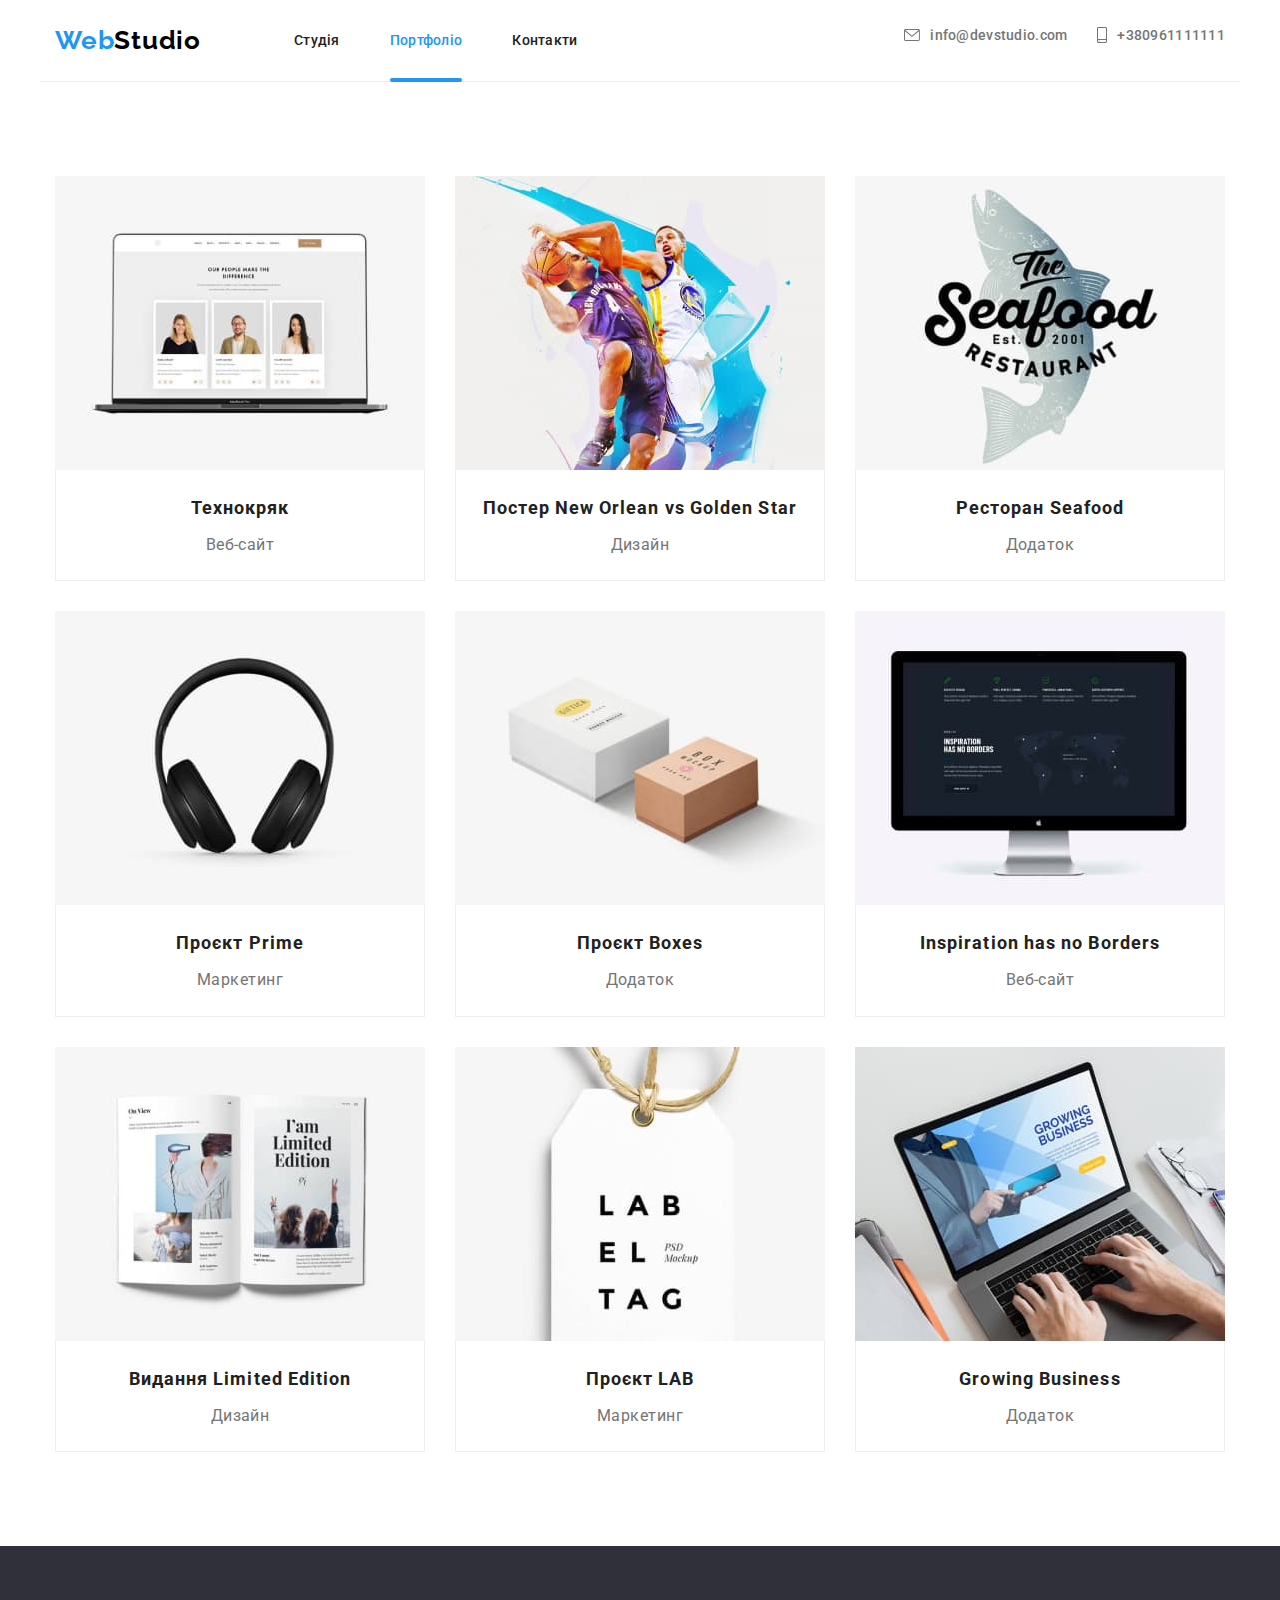
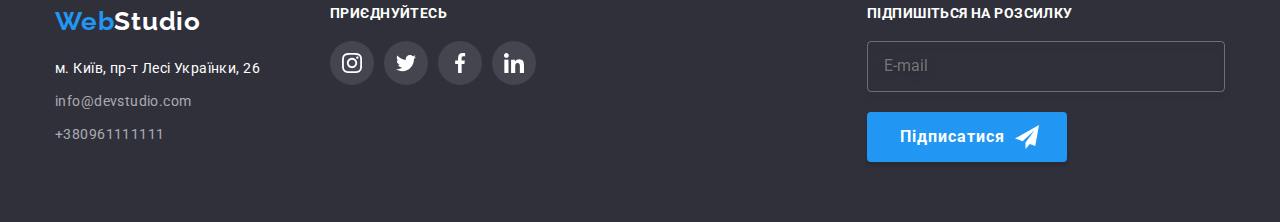
==== commit c3549c42: "aдаптивне портфоліо та доопрацювання" ====
--- a/portfolio.html
+++ b/portfolio.html
@@ -150,7 +150,7 @@
         <section>
           <h1 class="portfolio-title visually-hidden">Portfolio</h1>
           <!-- ФІЛЬТЕР -->
-          <ul class="filters list">
+          <!-- <ul class="filters list">
             <li class="filters-item">
               <button class="button filters-item-btn" type="button">Усі</button>
             </li>
@@ -174,19 +174,41 @@
                 Маркетинг
               </button>
             </li>
-          </ul>
+          </ul> -->
 
           <!-- ПРЕВʼЮ -->
-          <!-- <ul class="preview list">
-            <li class="preview-item">
-              <a class="preview-item-link link" href="">
-                <div class="preview-thumb">
-                  <img
-                    class="preview-image"
-                    src="./images/portfolio1.jpg"
-                    alt="Портфоліо"
-                    width="370"
-                  />
+          <ul class="preview list">
+            <li class="preview-item">
+              <a class="preview-item-link link" href="">
+                <div class="preview-thumb">
+                  <picture>
+                    <source
+                      srcset="
+                        ./images/desctops/portfolio-1d.jpg    1x,
+                        ./images/desctops/portfolio@2x-1d.jpg 2x
+                      "
+                      media="(min-wigth:1200px)"
+                    />
+                    <source
+                      srcset="
+                        ./images/tablets/portfolio-1t.jpg    1x,
+                        ./images/tablets/portfolio@2x-1t.jpg 2x
+                      "
+                      media="(min-wigth:768px)"
+                    />
+                    <source
+                      srcset="
+                        ./images/mobils/portfolio-1m.jpg    1x,
+                        ./images/mobils/portfolio@2x-1m.jpg 2x
+                      "
+                      media="(max-wigth:767px)"
+                    />
+                    <img
+                      class="preview-image"
+                      src="./images/desctops/portfolio-1d.jpg"
+                      alt="Портфоліо"
+                    />
+                  </picture>
                   <div class="preview-overlay">
                     <p class="preview-overlay-discription">
                       Ресурс пропонує комплексні пропозиції з різним рівнем
@@ -206,12 +228,34 @@
             <li class="preview-item">
               <a class="preview-item-link link" href="">
                 <div class="preview-thumb">
-                  <img
-                    class="preview-image"
-                    src="./images/portfolio2.jpg"
-                    alt="Постер"
-                    width="370"
-                  />
+                  <picture>
+                    <source
+                      srcset="
+                        ./images/desctops/portfolio-2d.jpg    1x,
+                        ./images/desctops/portfolio@2x-2d.jpg 2x
+                      "
+                      media="(min-wigth:1200px)"
+                    />
+                    <source
+                      srcset="
+                        ./images/tablets/portfolio-2t.jpg    1x,
+                        ./images/tablets/portfolio@2x-2t.jpg 2x
+                      "
+                      media="(min-wigth:768px)"
+                    />
+                    <source
+                      srcset="
+                        ./images/mobils/portfolio-2m.jpg    1x,
+                        ./images/mobils/portfolio@2x-2m.jpg 2x
+                      "
+                      media="(max-wigth:767px)"
+                    />
+                    <img
+                      class="preview-image"
+                      src="./images/desctops/portfolio-2d.jpg"
+                      alt="Постер"
+                    />
+                  </picture>
                   <div class="preview-overlay">
                     <p class="preview-overlay-discription">
                       Ресурс пропонує комплексні пропозиції з різним рівнем
@@ -233,12 +277,35 @@
             <li class="preview-item">
               <a class="preview-item-link link" href="">
                 <div class="preview-thumb">
-                  <img
-                    class="preview-image"
-                    src="./images/portfolio3.jpg"
-                    alt="Лого ресторану"
-                    width="370"
-                  />
+                  <picture>
+                    <source
+                      srcset="
+                        ./images/desctops/portfolio-3d.jpg    1x,
+                        ./images/desctops/portfolio@2x-3d.jpg 2x
+                      "
+                      media="(min-wigth:1200px)"
+                    />
+                    <source
+                      srcset="
+                        ./images/tablets/portfolio-3t.jpg    1x,
+                        ./images/tablets/portfolio@2x-3t.jpg 2x
+                      "
+                      media="(min-wigth:768px)"
+                    />
+                    <source
+                      srcset="
+                        ./images/mobils/portfolio-3m.jpg    1x,
+                        ./images/mobils/portfolio@2x-3m.jpg 2x
+                      "
+                      media="(max-wigth:767px)"
+                    />
+                    <img
+                      class="preview-image"
+                      src="./images/desctops/portfolio-3d.jpg"
+                      alt="Лого ресторану"
+                    />
+                  </picture>
+
                   <div class="preview-overlay">
                     <p class="preview-overlay-discription">
                       Ресурс пропонує комплексні пропозиції з різним рівнем
@@ -258,12 +325,35 @@
             <li class="preview-item">
               <a class="preview-item-link link" href="">
                 <div class="preview-thumb">
-                  <img
-                    class="preview-image"
-                    src="./images/portfolio4.jpg"
-                    alt="Наушники"
-                    width="370"
-                  />
+                  <picture>
+                    <source
+                      srcset="
+                        ./images/desctops/portfolio-4d.jpg    1x,
+                        ./images/desctops/portfolio@2x-4d.jpg 2x
+                      "
+                      media="(min-wigth:1200px)"
+                    />
+                    <source
+                      srcset="
+                        ./images/tablets/portfolio-4t.jpg    1x,
+                        ./images/tablets/portfolio@2x-4t.jpg 2x
+                      "
+                      media="(min-wigth:768px)"
+                    />
+                    <source
+                      srcset="
+                        ./images/mobils/portfolio-4m.jpg    1x,
+                        ./images/mobils/portfolio@2x-4m.jpg 2x
+                      "
+                      media="(max-wigth:767px)"
+                    />
+                    <img
+                      class="preview-image"
+                      src="./images/desctops/portfolio-4d.jpg"
+                      alt="Наушники"
+                    />
+                  </picture>
+
                   <div class="preview-overlay">
                     <p class="preview-overlay-discription">
                       Ресурс пропонує комплексні пропозиції з різним рівнем
@@ -283,12 +373,35 @@
             <li class="preview-item">
               <a class="preview-item-link link" href="">
                 <div class="preview-thumb">
-                  <img
-                    class="preview-image"
-                    src="./images/portfolio5.jpg"
-                    alt="Коробки"
-                    width="370"
-                  />
+                  <picture>
+                    <source
+                      srcset="
+                        ./images/desctops/portfolio-5d.jpg    1x,
+                        ./images/desctops/portfolio@2x-5d.jpg 2x
+                      "
+                      media="(min-wigth:1200px)"
+                    />
+                    <source
+                      srcset="
+                        ./images/tablets/portfolio-5t.jpg    1x,
+                        ./images/tablets/portfolio@2x-5t.jpg 2x
+                      "
+                      media="(min-wigth:768px)"
+                    />
+                    <source
+                      srcset="
+                        ./images/mobils/portfolio-5m.jpg    1x,
+                        ./images/mobils/portfolio@2x-5m.jpg 2x
+                      "
+                      media="(max-wigth:767px)"
+                    />
+                    <img
+                      class="preview-image"
+                      src="./images/desctops/portfolio-5d.jpg"
+                      alt="Коробки"
+                    />
+                  </picture>
+
                   <div class="preview-overlay">
                     <p class="preview-overlay-discription">
                       Ресурс пропонує комплексні пропозиції з різним рівнем
@@ -308,12 +421,34 @@
             <li class="preview-item">
               <a class="preview-item-link link" href="">
                 <div class="preview-thumb">
-                  <img
-                    class="preview-image"
-                    src="./images/portfolio6.jpg"
-                    alt="Монітор"
-                    width="370"
-                  />
+                  <picture>
+                    <source
+                      srcset="
+                        ./images/desctops/portfolio-6d.jpg    1x,
+                        ./images/desctops/portfolio@2x-6d.jpg 2x
+                      "
+                      media="(min-wigth:1200px)"
+                    />
+                    <source
+                      srcset="
+                        ./images/tablets/portfolio-6t.jpg    1x,
+                        ./images/tablets/portfolio@2x-6t.jpg 2x
+                      "
+                      media="(min-wigth:768px)"
+                    />
+                    <source
+                      srcset="
+                        ./images/mobils/portfolio-6m.jpg    1x,
+                        ./images/mobils/portfolio@2x-6m.jpg 2x
+                      "
+                      media="(max-wigth:767px)"
+                    />
+                    <img
+                      class="preview-image"
+                      src="./images/desctops/portfolio-6d.jpg"
+                      alt="Монітор"
+                    />
+                  </picture>
                   <div class="preview-overlay">
                     <p class="preview-overlay-discription">
                       Ресурс пропонує комплексні пропозиції з різним рівнем
@@ -333,12 +468,35 @@
             <li class="preview-item">
               <a class="preview-item-link link" href="">
                 <div class="preview-thumb">
-                  <img
-                    class="preview-image"
-                    src="./images/portfolio7.jpg"
-                    alt="Книга"
-                    width="370"
-                  />
+                  <picture>
+                    <source
+                      srcset="
+                        ./images/desctops/portfolio-7d.jpg    1x,
+                        ./images/desctops/portfolio@2x-7d.jpg 2x
+                      "
+                      media="(min-wigth:1200px)"
+                    />
+                    <source
+                      srcset="
+                        ./images/tablets/portfolio-7t.jpg    1x,
+                        ./images/tablets/portfolio@2x-7t.jpg 2x
+                      "
+                      media="(min-wigth:768px)"
+                    />
+                    <source
+                      srcset="
+                        ./images/mobils/portfolio-7m.jpg    1x,
+                        ./images/mobils/portfolio@2x-7m.jpg 2x
+                      "
+                      media="(max-wigth:767px)"
+                    />
+                    <img
+                      class="preview-image"
+                      src="./images/desctops/portfolio-7d.jpg"
+                      alt="Книга"
+                    />
+                  </picture>
+
                   <div class="preview-overlay">
                     <p class="preview-overlay-discription">
                       Ресурс пропонує комплексні пропозиції з різним рівнем
@@ -358,12 +516,34 @@
             <li class="preview-item">
               <a class="preview-item-link link" href="">
                 <div class="preview-thumb">
-                  <img
-                    class="preview-image"
-                    src="./images/portfolio8.jpg"
-                    alt="Лейбл"
-                    width="370"
-                  />
+                  <picture>
+                    <source
+                      srcset="
+                        ./images/desctops/portfolio-8d.jpg    1x,
+                        ./images/desctops/portfolio@2x-8d.jpg 2x
+                      "
+                      media="(min-wigth:1200px)"
+                    />
+                    <source
+                      srcset="
+                        ./images/tablets/portfolio-8t.jpg    1x,
+                        ./images/tablets/portfolio@2x-8t.jpg 2x
+                      "
+                      media="(min-wigth:768px)"
+                    />
+                    <source
+                      srcset="
+                        ./images/mobils/portfolio-8m.jpg    1x,
+                        ./images/mobils/portfolio@2x-8m.jpg 2x
+                      "
+                      media="(max-wigth:767px)"
+                    />
+                    <img
+                      class="preview-image"
+                      src="./images/desctops/portfolio-8d.jpg"
+                      alt="Лейбл"
+                    />
+                  </picture>
                   <div class="preview-overlay">
                     <p class="preview-overlay-discription">
                       Ресурс пропонує комплексні пропозиції з різним рівнем
@@ -383,12 +563,35 @@
             <li class="preview-item">
               <a class="preview-item-link link" href="">
                 <div class="preview-thumb">
-                  <img
-                    class="preview-image"
-                    src="./images/portfolio9.jpg"
-                    alt="Ноутбук"
-                    width="370"
-                  />
+                  <picture>
+                    <source
+                      srcset="
+                        ./images/desctops/portfolio-9d.jpg    1x,
+                        ./images/desctops/portfolio@2x-9d.jpg 2x
+                      "
+                      media="(min-wigth:1200px)"
+                    />
+                    <source
+                      srcset="
+                        ./images/tablets/portfolio-9t.jpg    1x,
+                        ./images/tablets/portfolio@2x-9t.jpg 2x
+                      "
+                      media="(min-wigth:768px)"
+                    />
+                    <source
+                      srcset="
+                        ./images/mobils/portfolio-9m.jpg    1x,
+                        ./images/mobils/portfolio@2x-9m.jpg 2x
+                      "
+                      media="(max-wigth:767px)"
+                    />
+                    <img
+                      class="preview-image"
+                      src="./images/desctops/portfolio-9d.jpg"
+                      alt="Ноутбук"
+                    />
+                  </picture>
+
                   <div class="preview-overlay">
                     <p class="preview-overlay-discription">
                       Ресурс пропонує комплексні пропозиції з різним рівнем
@@ -407,7 +610,7 @@
             </li>
           </ul>
         </section>
-      </div> -->
+      </div>
     </main>
 
     <!-- ФУТЕР -->
--- a/css/main.min.css
+++ b/css/main.min.css
@@ -1,2 +1,2 @@
-:root{--primery-text-color: #757575;--accent-color: #2196F3;--primery-white-color: #FFFFFF;--primery-grey-color: #212121;--primery-black-color: #000000;--backgrounh-primery-color: #F5F5F5;--backgrounh-secondary-color: #F5F4FA;--backgrounh-third-color: #2F303A;--ramka-color: #EEEEEE;--background-button-active: #188CE8;--background-hero: #C4C4C4;--accent-grey-icon: #AFB1B8;--transition-dur-and-fun: 250ms cubic-bezier(0.4, 0, 0.2, 1)}.visually-hidden{position:absolute;width:1px;height:1px;margin:-1px;border:0;padding:0;white-space:nowrap;clip-path:inset(100%);clip:rect(0 0 0 0);overflow:hidden}.social-icon-link,.modal-close-button,.wrapper{display:flex;justify-content:center;align-items:center}.link{text-decoration:none}.list{list-style-type:none}h1,h2,h3,h4,h5,h6,p{margin-top:0;margin-bottom:0}ul,ol{margin-top:0;margin-bottom:0;padding-left:0}img{display:block}button{cursor:pointer}body{font-family:"Roboto", sans-serif;color:var(--primery-text-color)}.section{padding-top:60px;padding-bottom:60px}@media screen and (min-width: 1200px){.section{padding-top:94px;padding-bottom:94px}}.container{width:100%;padding-right:15px;padding-left:15px}@media screen and (min-width: 480px){.container{width:480px;margin:auto}}@media screen and (min-width: 768px){.container{width:768px}}@media screen and (min-width: 1200px){.container{width:1200px}}@media screen and (max-width: 767px){.mobile-menu{position:fixed;z-index:100;top:0;left:0;width:100%;height:100%;max-height:796px;box-shadow:0 0 0 100vmax rgba(0,0,0,0.2);opacity:0;visibility:hidden;pointer-events:none;transition:opacity var(--transition-dur-and-fun),visibility var(--transition-dur-and-fun)}.mobile-menu.is-open{opacity:1;visibility:visible;pointer-events:auto}.mobile-menu__container{height:100%;position:relative;padding:48px 40px;margin:auto;display:flex;flex-direction:column;justify-content:space-between;background-color:var(--primery-white-color)}.mobile-menu__close-btn{position:absolute;right:15px;top:10px;padding:0;line-height:0;border:none;background-color:transparent}.mobile-menu__close-btn .mobile-menu__close-icon{transition:fill var(--transition-dur-and-fun)}.mobile-menu__close-btn:hover .mobile-menu__close-icon,.mobile-menu__close-btn:focus .mobile-menu__close-icon{fill:var(--accent-color)}.navigation-mobile__list{font-weight:500;font-size:40px;line-height:1.17;letter-spacing:0.02em}.navigation-mobile__item:not(:last-child){margin-bottom:35px}.navigation-mobile__link{color:var(--primery-grey-color)}.navigation-mobile__link.active{color:var(--accent-color)}.mobile-menu__footer{font-weight:500;letter-spacing:0.02em}.contact-mobile__item-tel{font-size:34px;line-height:1.17;margin-bottom:32px}.contact-mobile__link-tel{color:var(--accent-color)}.contact-mobile__item-mail{font-size:24px;line-height:1.16;margin-bottom:64px}.contact-mobile__link-mail{color:var(--primery-text-color)}.social-mobile__list{display:flex}.social-mobile__item{font-size:18px;line-height:1.2;padding:0 10px}.social-mobile__item:first-child{padding-left:0}.social-mobile__item:last-child{padding-right:0}.social-mobile__item:not(:last-child){border-right:1px solid rgba(33,33,33,0.2)}.social-mobile__link{color:var(--accent-color)}}@media screen and (min-width: 768px){.mobile-menu{display:none}}.button{border-radius:4px;border:none}.primery-btn{background-color:var(--accent-color);box-shadow:0px 4px 4px rgba(0,0,0,0.15);font-weight:700;font-size:16px;line-height:1.9;letter-spacing:0.06em;color:var(--primery-white-color)}.logo{font-family:'Raleway', sans-serif;font-weight:700;font-size:24px;line-height:1.16;letter-spacing:0.03em;color:var(--primery-black-color)}.logo .accent{color:var(--accent-color)}@media screen and (min-width: 1200px){.logo{font-size:26px;line-height:1.2}}.section__title{font-size:36px;line-height:1.2;text-align:center;letter-spacing:0.03em;color:var(--primery-grey-color);margin-bottom:50px}.social-icon-list{display:flex;column-gap:10px;justify-content:center}.social-icon-link{width:44px;height:44px;border-radius:50%;transition:background-color var(--transition-dur-and-fun)}.social-icon-link:hover{background-color:var(--accent-color)}.modal-close-button{position:absolute;top:8px;right:8px;background-color:transparent;border:1px solid rgba(0,0,0,0.1);border-radius:50%;padding:0;width:30px;height:30px}.modal-close-icon{fill:var(--primery-black-color);transition:fill var(--transition-dur-and-fun)}.modal-close-button:hover .modal-close-icon{fill:var(--accent-color)}.modal-description{font-weight:700;font-size:20px;line-height:1.1;text-align:center;letter-spacing:0.03em;color:var(--primery-grey-color);margin-bottom:12px}.modal-lable{display:block;font-size:12px;line-height:1.2;letter-spacing:0.01em;color:var(--primery-text-color);margin-bottom:10px}.modal-lable-disc{display:block;margin-bottom:4px}.modal-input-wrapper{position:relative}.modal-input{border:1px solid rgba(33,33,33,0.2);border-radius:4px;width:100%;height:40px;padding-left:42px;transition:border var(--transition-dur-and-fun)}.modal-input:hover{outline:none;border:1px solid var(--accent-color);cursor:pointer}.modal-input:focus{outline:none;border:1px solid var(--accent-color);cursor:text}.modal-icon{position:absolute;left:11px;top:50%;fill:var(--primery-grey-color);transform:translateY(-50%);transition:fill var(--transition-dur-and-fun)}.modal-input:focus+.modal-icon{fill:var(--accent-color)}.modal-textarea-wrapper{display:block;margin-bottom:20px}.modal-textarea{display:block;padding:12px 16px;width:100%;height:120px;resize:none;border:1px solid rgba(33,33,33,0.2);border-radius:4px;transition:border var(--transition-dur-and-fun)}.modal-textarea:hover{outline:none;border:1px solid var(--accent-color);cursor:pointer}.modal-textarea:focus{outline:none;border:1px solid var(--accent-color);cursor:text}.modal-textarea::placeholder{font-size:14px;line-height:1.1;letter-spacing:0.01em;color:rgba(117,117,117,0.5)}@media screen and (min-width: 1200){.modal-textarea::placeholder{font-size:12px;line-height:1.2}}.modal-rigts{position:relative;display:flex;justify-content:center;align-items:center;font-size:12px;line-height:1.16;letter-spacing:0.03em;color:var(--primery-text-color);margin-bottom:30px}.modal-svg{position:absolute;top:50%;left:0;transform:translateY(-50%);border:2px solid var(--primery-grey-color);border-radius:2px;cursor:pointer;transition:background-color var(--transition-dur-and-fun),border var(--transition-dur-and-fun)}@media screen and (max-width: 480px){.modal-rigts{flex-direction:column;align-items:end}.modal-svg{top:75%}}.modal-svg-icon{fill:var(--primery-white-color)}.modal-checkbox:focus+.modal-svg{outline:1px solid var(--accent-color)}.modal-link{color:var(--accent-color)}.modal-checkbox:checked+.modal-svg{background-color:var(--accent-color);border:2px solid var(--accent-color)}.modal-checkbox:checked+.modal-svg .modal-svg-icon{display:block}@media screen and (min-width: 1200px){.modal-rigts{font-size:14px;line-height:1.7}.modal-svg{left:12px}}.modal-send-btn{display:block;margin:auto;padding:10px 52px;transition:background-color var(--transition-dur-and-fun)}.modal-send-btn:hover,.modal-send-btn:focus{background-color:var(--background-button-active)}.modal{position:absolute;top:50%;left:50%;transform:translate(-50%, -50%);background-color:var(--primery-white-color);width:100%;padding:40px}@media screen and (min-width: 480px){.modal{width:450px}}@media screen and (min-width: 1200px){.modal{width:528px}}.filters{display:flex;flex-wrap:wrap;margin-bottom:40px;row-gap:15px;column-gap:8px;max-width:325px}.filters-item{transition:box-shadow var(--transition-dur-and-fun)}.filters-item:hover,.filters-item:focus{box-shadow:0px 3px 1px rgba(0,0,0,0.1),0px 1px 2px rgba(0,0,0,0.08),0px 2px 2px rgba(0,0,0,0.12)}.filters-item-btn{min-width:73px;font-size:16px;line-height:1.6;letter-spacing:0.03em;color:var(--primery-grey-color);background-color:var(--backgrounh-secondary-color);padding:6px 22px;transition:color var(--transition-dur-and-fun),background-color var(--transition-dur-and-fun)}.filters-item-btn:hover,.filters-item-btn:focus{color:var(--primery-white-color);background-color:var(--accent-color)}@media screen and (min-width: 768px){.filters{justify-content:center;margin-bottom:30px;flex-wrap:nowrap;max-width:100%}}@media screen and (min-width: 1200px){.filters{margin-bottom:50px}}@media screen and (max-width: 767px){.navigation{display:none}.contact-list{display:none}.mobile-menu-btn{background-color:transparent;border:none;padding:0;line-height:0}.mobile-burger-menu-btn{padding:0;line-height:0;border:none;background-color:transparent}}.main-header{background-color:var(--primery-white-color)}.main-header-content{position:relative;display:flex;align-items:center;justify-content:space-between;padding-top:10px;padding-bottom:10px;margin:auto}@media screen and (min-width: 768px){.main-header-content{padding:0 15px}.mobile-burger-menu-btn{display:none}.main-header-content{display:flex;justify-content:flex-start;border-bottom:1px solid #ECECEC}.main-header-logo{margin-right:88px}.navigation-list{display:flex;font-weight:500;font-size:14px;line-height:1.2;letter-spacing:0.02em;column-gap:50px}.navigation-list .active{color:var(--accent-color)}.navigation-list-item{position:relative;padding-top:32px;padding-bottom:32px}.navigation-list-link{color:var(--primery-grey-color);transition:color var(--transition-dur-and-fun)}.navigation-list-link:hover,.navigation-list-link:focus{color:var(--accent-color)}.navigation-list-link.active::after{position:absolute;left:0;bottom:-1px;content:"";width:100%;height:4px;background:var(--accent-color);border-radius:2px}.contact-list{font-weight:500;font-size:12px;line-height:1.16;letter-spacing:0.02em;margin-left:auto}.contact-list-item:hover{color:var(--accent-color)}.contact-list-item:first-child{margin-bottom:10px}.contact-list-link{position:relative;color:var(--primery-text-color);transition:color var(--transition-dur-and-fun);display:flex;align-items:center}.contact-list-link:hover,.contact-list-link:focus{color:var(--accent-color)}.contact-list-icon{display:none}.contact-list-icon-tablet{fill:var(--primery-text-color);margin-right:8px}.contact-list-link .contact-list-icon-tablet{transition:fill var(--transition-dur-and-fun)}.contact-list-link:hover .contact-list-icon-tablet,.contact-list-link:focus .contact-list-icon-tablet{fill:var(--accent-color)}}@media screen and (min-width: 1200px){.contact-list-icon-tablet{display:none}.contact-list-icon{display:block;fill:var(--primery-text-color)}.main-header-logo{margin-right:93px}.contact-list{font-size:14px;line-height:1.2;letter-spacing:0.02em;display:flex;column-gap:30px}.contact-list-item{position:relative}.contact-list-link{column-gap:10px}.contact-list-link .contact-list-icon{transition:fill var(--transition-dur-and-fun)}.contact-list-link:hover .contact-list-icon,.contact-list-link:focus .contact-list-icon{fill:var(--accent-color)}}.hero{margin:auto;text-align:center;background-color:var(--background-hero);max-width:100%;background-image:linear-gradient(rgba(47,48,58,0.4), rgba(47,48,58,0.4)),url(../images/mobils/hero-m.jpg);padding-top:118px;padding-bottom:118px}.hero-title{font-weight:900;font-size:26px;line-height:1.6;letter-spacing:0.06em;margin-right:auto;margin-left:auto;margin-bottom:30px;text-transform:uppercase;color:var(--primery-white-color)}.hero-btn{padding:10px 24px;transition:background-color var(--transition-dur-and-fun)}.hero-btn:hover,.hero-btn:focus{background-color:var(--background-button-active)}@media (min-device-pixel-ratio: 2), (min-resolution: 192dpi), (min-resolution: 2dppx){.hero{background-image:linear-gradient(rgba(47,48,58,0.4), rgba(47,48,58,0.4)),url("../images/mobils/hero@2x-m.jpg")}}@media screen and (min-width: 480px){.hero{max-width:480px}.hero-title{width:360px}}@media screen and (min-width: 768px){.hero{max-width:768px;background-image:linear-gradient(rgba(47,48,58,0.4), rgba(47,48,58,0.4)),url(../images/tablets/hero-t.jpg)}}@media screen and (min-width: 768px) and (min-device-pixel-ratio: 2), screen and (min-width: 768px) and (min-resolution: 192dpi), screen and (min-width: 768px) and (min-resolution: 2dppx){.hero{background-image:linear-gradient(rgba(47,48,58,0.4), rgba(47,48,58,0.4)),url("../images/tablets/hero@2x-t.jpg")}}@media screen and (min-width: 1200px){.hero{max-width:1600px;padding-top:200px;padding-bottom:200px;background-image:linear-gradient(rgba(47,48,58,0.4), rgba(47,48,58,0.4)),url(../images/desctops/hero-d.jpg);background-repeat:no-repeat}.hero-title{width:696px;font-size:44px;line-height:1.4}.hero-btn{padding:10px 32px}}@media screen and (min-width: 1200px) and (min-device-pixel-ratio: 2), screen and (min-width: 1200px) and (min-resolution: 192dpi), screen and (min-width: 1200px) and (min-resolution: 2dppx){.hero{background-image:linear-gradient(rgba(47,48,58,0.4), rgba(47,48,58,0.4)),url("../images/desctops/hero@2x-d.jpg")}}.features{background-color:var(--primery-white-color)}.features__item-title{width:100%;text-align:center;font-size:14px;line-height:1.1;letter-spacing:0.03em;text-transform:uppercase;color:var(--primery-grey-color);display:inline-block;margin-bottom:10px}.features__item-description{font-size:14px;line-height:1.7;letter-spacing:0.03em}.wrapper{height:120px;background-color:var(--backgrounh-secondary-color);border-radius:4px;margin-bottom:30px}@media screen and (max-width: 767px){.features__item:not(:last-child){margin-bottom:30px}}@media screen and (min-width: 768px){.features__list{display:flex;flex-wrap:wrap;gap:30px}.features__item{flex-basis:calc((100% - 30px) / 2)}.features__item-title{text-align:start}}@media screen and (min-width: 1200px){.features__item{flex-basis:calc((100% - 3 * 30px) / 4)}.features__section{padding-bottom:94px}}@media screen and (max-width: 1199px){.work{display:none}}@media screen and (min-width: 1200px){.work{padding-top:47px;background-color:var(--primery-white-color)}.work__list{display:flex;flex-wrap:wrap;column-gap:30px}.work__item{position:relative;flex-basis:calc((100% - 2 * 30px) / 3)}.work__item-title{position:absolute;bottom:0;width:100%;color:var(--primery-white-color);font-size:14px;line-height:1.1;letter-spacing:0.03em;text-transform:uppercase;text-align:center;background-color:rgba(47,48,58,0.8);padding:27px 0}}.team{background-color:var(--backgrounh-secondary-color)}.team-item{background-color:var(--primery-white-color);border-radius:0px 0px 4px 4px;text-align:center;box-shadow:0px 1px 3px rgba(0,0,0,0.12),0px 1px 1px rgba(0,0,0,0.14),0px 2px 1px rgba(0,0,0,0.2)}.team-photo{width:100%}@media screen and (max-width: 767px){.team-item:not(:last-child){margin-bottom:30px}}.team-description{padding:30px 32px}.team-head{font-weight:500;font-size:16px;line-height:1.2;letter-spacing:0.03em;color:var(--primery-grey-color);margin-bottom:10px}.team-text{font-size:16px;line-height:1.2;letter-spacing:0.03em;margin-bottom:16px}.team-description-icon{fill:var(--accent-grey-icon)}.social-icon-link .team-description-icon{transition:fill var(--transition-dur-and-fun)}.social-icon-link:hover .team-description-icon{fill:var(--primery-white-color)}@media screen and (min-width: 768px){.team-item{flex-basis:calc((100% - 30px) / 2)}.team-list{display:flex;flex-wrap:wrap;gap:30px}}@media screen and (min-width: 1200px){.team-item{flex-basis:calc((100% - 3 * 30px) / 4)}}.clients-list{display:flex;flex-wrap:wrap;justify-content:center;gap:30px}.clients-item{flex-basis:calc((100% - 30px) / 2);padding:16px 50px;border:1px solid var(--accent-grey-icon);border-radius:4px;cursor:pointer;transition:border var(--transition-dur-and-fun)}.clients-item:hover{border:1px solid var(--accent-color)}@media screen and (max-width: 479px){.clients-list{display:block;text-align:center}.clients-item:not(:last-child){margin-bottom:30px}}.clients-item .clients-icon{transition:fill var(--transition-dur-and-fun)}.clients-icon{fill:var(--accent-grey-icon)}.clients-item:hover .clients-icon{fill:var(--accent-color)}@media screen and (min-width: 768px){.clients-item{flex-basis:calc((100% - 2 * 30px) / 3);padding:16px 58px}}@media screen and (min-width: 1200px){.clients-item{flex-basis:calc((100% - 5 * 30px) / 6);padding:16px 30px}}.main-footer{background-color:var(--backgrounh-third-color);text-align:center;padding-top:60px;padding-bottom:60px}.main-footer-logo{color:var(--primery-white-color);display:inline-block;margin-bottom:20px}@media screen and (min-width: 768px){.tablet-footer__container{display:flex;justify-content:space-between;margin-bottom:60px}.footer-container{padding-left:76px;padding-right:89px}}@media screen and (min-width: 1200px){.footer-container{display:flex;padding:0 15px}.tablet-footer__container{margin-bottom:0}.main-footer{text-align:start}}.footer-adress{margin-bottom:60px}.adress{font-style:normal;font-size:14px;line-height:1.7;letter-spacing:0.03em}.adress-list-mapa{color:var(--primery-white-color);display:inline-block;margin-bottom:0}.adress-list-link{color:rgba(255,255,255,0.6);transition:color var(--transition-dur-and-fun)}.adress-list-link:hover,.adress-list-link:focus{color:var(--accent-color)}.adress-list-item:not(:last-child){margin-bottom:9px}@media screen and (min-width: 768px){.footer-adress{margin-bottom:0}}@media screen and (min-width: 1200px){.footer-adress{margin-right:70px}}.footer-join{margin-bottom:60px}.footer-join-title{font-size:14px;line-height:1.1;letter-spacing:0.03em;text-transform:uppercase;color:var(--primery-white-color);margin-bottom:20px}.footer-join-icon{fill:var(--primery-white-color)}.footer-join-item{background-color:rgba(255,255,255,0.1);border-radius:50%}@media screen and (min-width: 768px){.footer-join{margin-bottom:0}}.subscribe-input{width:450px;border:1px solid rgba(255,255,255,0.3);filter:drop-shadow(0px 4px 4px rgba(0,0,0,0.15));border-radius:4px;background-color:transparent;padding:15px 16px;margin-bottom:20px}@media screen and (max-width: 479px){.subscribe-input{width:100%}}.subscribe-label{display:flex;flex-direction:column;align-items:center}.subscribe-btn{padding:10px 62px 10px 33px}.subscribe-discription{font-size:14px;font-weight:700;line-height:1.1;letter-spacing:0.03em;text-transform:uppercase;color:var(--primery-white-color);margin-bottom:20px}.subscribe-button-wrapper{position:relative;display:inline-block}.subscribe-icon-telegram{position:absolute;bottom:50%;right:28px;transform:translateY(50%)}@media screen and (min-width: 1200px){.subscribe{margin-left:auto}.subscribe-input{width:358px}.subscribe-label{align-items:flex-start}}.backdrop{position:fixed;top:0;left:0;z-index:100;width:100%;height:100%;background:rgba(0,0,0,0.2);visibility:visible;transform:scale(1);transition:opacity var(--transition-dur-and-fun),visibility var(--transition-dur-and-fun),transform var(--transition-dur-and-fun)}.backdrop.is-hidden{opacity:0;visibility:hidden;pointer-events:none;transform:scale(0.7)}.main-portfolio{background-color:var(--primery-white-color)}.portfolio-title{margin-bottom:58px;text-align:center}.preview{display:flex;flex-wrap:wrap;column-gap:30px;row-gap:30px}.preview-thumb{position:relative;overflow:hidden}.preview-overlay{position:absolute;bottom:0;height:100%;width:100%;background:rgba(33,150,243,0.9);transform:translateY(100%);transition:transform var(--transition-dur-and-fun);padding:63px 24px}.preview-item:hover .preview-overlay,.preview-item:focus .preview-overlay{transform:translateY(0%)}.preview-overlay-discription{font-size:18px;line-height:1.56;letter-spacing:0.03em;color:var(--primery-white-color)}.preview-item{background-color:var(--primery-white-color);width:calc((100% - 2 * 30px) / 3);transition:box-shadow var(--transition-dur-and-fun)}.preview-item:hover,.preview-item:focus{transform:translateY(0%);box-shadow:0px 1px 1px rgba(0,0,0,0.12),0px 4px 4px rgba(0,0,0,0.06),1px 4px 6px rgba(0,0,0,0.16)}.preview-item-link{display:inline-block}.preview-item-content{border:1px solid var(--ramka-color);border-top:none;padding:20px 24px}.preview-item-title{font-size:18px;line-height:2;letter-spacing:0.06em;color:var(--primery-grey-color);margin-bottom:4px}.preview-item-text{font-size:16px;line-height:1.9;letter-spacing:0.03em;color:var(--primery-text-color)}
+:root{--primery-text-color: #757575;--accent-color: #2196F3;--primery-white-color: #FFFFFF;--primery-grey-color: #212121;--primery-black-color: #000000;--backgrounh-primery-color: #F5F5F5;--backgrounh-secondary-color: #F5F4FA;--backgrounh-third-color: #2F303A;--ramka-color: #EEEEEE;--background-button-active: #188CE8;--background-hero: #C4C4C4;--accent-grey-icon: #AFB1B8;--transition-dur-and-fun: 250ms cubic-bezier(0.4, 0, 0.2, 1)}.visually-hidden{position:absolute;width:1px;height:1px;margin:-1px;border:0;padding:0;white-space:nowrap;clip-path:inset(100%);clip:rect(0 0 0 0);overflow:hidden}.social-icon-link,.modal-close-button,.wrapper{display:flex;justify-content:center;align-items:center}.link{text-decoration:none}.list{list-style-type:none}h1,h2,h3,h4,h5,h6,p{margin-top:0;margin-bottom:0}ul,ol{margin-top:0;margin-bottom:0;padding-left:0}img{display:block}button{cursor:pointer}body{font-family:"Roboto", sans-serif;color:var(--primery-text-color)}.section{padding-top:60px;padding-bottom:60px}@media screen and (min-width: 1200px){.section{padding-top:94px;padding-bottom:94px}}.container{width:100%;padding-right:15px;padding-left:15px}@media screen and (min-width: 480px){.container{width:480px;margin:auto}}@media screen and (min-width: 768px){.container{width:768px}}@media screen and (min-width: 1200px){.container{width:1200px}}@media screen and (max-width: 767px){.mobile-menu{position:fixed;z-index:100;top:0;left:0;width:100%;height:100%;max-height:796px;box-shadow:0 0 0 100vmax rgba(0,0,0,0.2);opacity:0;visibility:hidden;pointer-events:none;transition:opacity var(--transition-dur-and-fun),visibility var(--transition-dur-and-fun)}.mobile-menu.is-open{opacity:1;visibility:visible;pointer-events:auto}.mobile-menu__container{height:100%;position:relative;padding:48px 40px;margin:auto;display:flex;flex-direction:column;justify-content:space-between;background-color:var(--primery-white-color)}.mobile-menu__close-btn{position:absolute;right:15px;top:10px;padding:0;line-height:0;border:none;background-color:transparent}.mobile-menu__close-btn .mobile-menu__close-icon{transition:fill var(--transition-dur-and-fun)}.mobile-menu__close-btn:hover .mobile-menu__close-icon,.mobile-menu__close-btn:focus .mobile-menu__close-icon{fill:var(--accent-color)}.navigation-mobile__list{font-weight:500;font-size:40px;line-height:1.17;letter-spacing:0.02em}.navigation-mobile__item:not(:last-child){margin-bottom:35px}.navigation-mobile__link{color:var(--primery-grey-color)}.navigation-mobile__link.active{color:var(--accent-color)}.mobile-menu__footer{font-weight:500;letter-spacing:0.02em}.contact-mobile__item-tel{font-size:34px;line-height:1.17;margin-bottom:32px}.contact-mobile__link-tel{color:var(--accent-color)}.contact-mobile__item-mail{font-size:24px;line-height:1.16;margin-bottom:64px}.contact-mobile__link-mail{color:var(--primery-text-color)}.social-mobile__list{display:flex}.social-mobile__item{font-size:18px;line-height:1.2;padding:0 10px}.social-mobile__item:first-child{padding-left:0}.social-mobile__item:last-child{padding-right:0}.social-mobile__item:not(:last-child){border-right:1px solid rgba(33,33,33,0.2)}.social-mobile__link{color:var(--accent-color)}}@media screen and (min-width: 768px){.mobile-menu{display:none}}.button{border-radius:4px;border:none}.primery-btn{background-color:var(--accent-color);box-shadow:0px 4px 4px rgba(0,0,0,0.15);font-weight:700;font-size:16px;line-height:1.9;letter-spacing:0.06em;color:var(--primery-white-color)}.logo{font-family:'Raleway', sans-serif;font-weight:700;font-size:24px;line-height:1.16;letter-spacing:0.03em;color:var(--primery-black-color)}.logo .accent{color:var(--accent-color)}@media screen and (min-width: 1200px){.logo{font-size:26px;line-height:1.2}}.section__title{font-size:36px;line-height:1.2;text-align:center;letter-spacing:0.03em;color:var(--primery-grey-color);margin-bottom:50px}.social-icon-list{display:flex;column-gap:10px;justify-content:center}.social-icon-link{width:44px;height:44px;border-radius:50%;transition:background-color var(--transition-dur-and-fun)}.social-icon-link:hover{background-color:var(--accent-color)}.modal-close-button{position:absolute;top:8px;right:8px;background-color:transparent;border:1px solid rgba(0,0,0,0.1);border-radius:50%;padding:0;width:30px;height:30px}.modal-close-icon{fill:var(--primery-black-color);transition:fill var(--transition-dur-and-fun)}.modal-close-button:hover .modal-close-icon{fill:var(--accent-color)}.modal-description{font-weight:700;font-size:20px;line-height:1.1;text-align:center;letter-spacing:0.03em;color:var(--primery-grey-color);margin-bottom:12px}.modal-lable{display:block;font-size:12px;line-height:1.2;letter-spacing:0.01em;color:var(--primery-text-color);margin-bottom:10px}.modal-lable-disc{display:block;margin-bottom:4px}.modal-input-wrapper{position:relative}.modal-input{border:1px solid rgba(33,33,33,0.2);border-radius:4px;width:100%;height:40px;padding-left:42px;transition:border var(--transition-dur-and-fun)}.modal-input:hover{outline:none;border:1px solid var(--accent-color);cursor:pointer}.modal-input:focus{outline:none;border:1px solid var(--accent-color);cursor:text}.modal-icon{position:absolute;left:11px;top:50%;fill:var(--primery-grey-color);transform:translateY(-50%);transition:fill var(--transition-dur-and-fun)}.modal-input:focus+.modal-icon{fill:var(--accent-color)}.modal-textarea-wrapper{display:block;margin-bottom:20px}.modal-textarea{display:block;padding:12px 16px;width:100%;height:120px;resize:none;border:1px solid rgba(33,33,33,0.2);border-radius:4px;transition:border var(--transition-dur-and-fun)}.modal-textarea:hover{outline:none;border:1px solid var(--accent-color);cursor:pointer}.modal-textarea:focus{outline:none;border:1px solid var(--accent-color);cursor:text}.modal-textarea::placeholder{font-size:14px;line-height:1.1;letter-spacing:0.01em;color:rgba(117,117,117,0.5)}@media screen and (min-width: 1200){.modal-textarea::placeholder{font-size:12px;line-height:1.2}}.modal-rigts{position:relative;display:flex;justify-content:center;align-items:center;font-size:12px;line-height:1.16;letter-spacing:0.03em;color:var(--primery-text-color);margin-bottom:30px}.modal-svg{position:absolute;top:50%;left:0;transform:translateY(-50%);border:2px solid var(--primery-grey-color);border-radius:2px;cursor:pointer;transition:background-color var(--transition-dur-and-fun),border var(--transition-dur-and-fun)}@media screen and (max-width: 480px){.modal-rigts{flex-direction:column;align-items:end}.modal-svg{top:75%}}.modal-svg-icon{fill:var(--primery-white-color)}.modal-checkbox:focus+.modal-svg{outline:1px solid var(--accent-color)}.modal-link{color:var(--accent-color)}.modal-checkbox:checked+.modal-svg{background-color:var(--accent-color);border:2px solid var(--accent-color)}.modal-checkbox:checked+.modal-svg .modal-svg-icon{display:block}@media screen and (min-width: 1200px){.modal-rigts{font-size:14px;line-height:1.7}.modal-svg{left:12px}}.modal-send-btn{display:block;margin:auto;padding:10px 52px;transition:background-color var(--transition-dur-and-fun)}.modal-send-btn:hover,.modal-send-btn:focus{background-color:var(--background-button-active)}.modal{position:absolute;top:50%;left:50%;transform:translate(-50%, -50%);background-color:var(--primery-white-color);width:100%;padding:40px}@media screen and (min-width: 480px){.modal{width:450px}}@media screen and (min-width: 1200px){.modal{width:528px}}.filters{display:flex;flex-wrap:wrap;margin-bottom:40px;row-gap:15px;column-gap:8px;max-width:325px}.filters-item{transition:box-shadow var(--transition-dur-and-fun)}.filters-item:hover,.filters-item:focus{box-shadow:0px 3px 1px rgba(0,0,0,0.1),0px 1px 2px rgba(0,0,0,0.08),0px 2px 2px rgba(0,0,0,0.12)}.filters-item-btn{min-width:73px;font-size:16px;line-height:1.6;letter-spacing:0.03em;color:var(--primery-grey-color);background-color:var(--backgrounh-secondary-color);padding:6px 22px;transition:color var(--transition-dur-and-fun),background-color var(--transition-dur-and-fun)}.filters-item-btn:hover,.filters-item-btn:focus{color:var(--primery-white-color);background-color:var(--accent-color)}@media screen and (min-width: 768px){.filters{justify-content:center;margin-bottom:30px;flex-wrap:nowrap;max-width:100%}}@media screen and (min-width: 1200px){.filters{margin-bottom:50px}}@media screen and (max-width: 767px){.navigation{display:none}.contact-list{display:none}.mobile-menu-btn{background-color:transparent;border:none;padding:0;line-height:0}.mobile-burger-menu-btn{padding:0;line-height:0;border:none;background-color:transparent}}.main-header{background-color:var(--primery-white-color)}.main-header-content{position:relative;display:flex;align-items:center;justify-content:space-between;padding-top:10px;padding-bottom:10px;margin:auto}@media screen and (min-width: 768px){.main-header-content{padding:0 15px}.mobile-burger-menu-btn{display:none}.main-header-content{display:flex;justify-content:flex-start;border-bottom:1px solid #ECECEC}.main-header-logo{margin-right:88px}.navigation-list{display:flex;font-weight:500;font-size:14px;line-height:1.2;letter-spacing:0.02em;column-gap:50px}.navigation-list .active{color:var(--accent-color)}.navigation-list-item{position:relative;padding-top:32px;padding-bottom:32px}.navigation-list-link{color:var(--primery-grey-color);transition:color var(--transition-dur-and-fun)}.navigation-list-link:hover,.navigation-list-link:focus{color:var(--accent-color)}.navigation-list-link.active::after{position:absolute;left:0;bottom:-1px;content:"";width:100%;height:4px;background:var(--accent-color);border-radius:2px}.contact-list{font-weight:500;font-size:12px;line-height:1.16;letter-spacing:0.02em;margin-left:auto}.contact-list-item:hover{color:var(--accent-color)}.contact-list-item:first-child{margin-bottom:10px}.contact-list-link{position:relative;color:var(--primery-text-color);transition:color var(--transition-dur-and-fun);display:flex;align-items:center}.contact-list-link:hover,.contact-list-link:focus{color:var(--accent-color)}.contact-list-icon{display:none}.contact-list-icon-tablet{fill:var(--primery-text-color);margin-right:8px}.contact-list-link .contact-list-icon-tablet{transition:fill var(--transition-dur-and-fun)}.contact-list-link:hover .contact-list-icon-tablet,.contact-list-link:focus .contact-list-icon-tablet{fill:var(--accent-color)}}@media screen and (min-width: 1200px){.contact-list-icon-tablet{display:none}.contact-list-icon{display:block;fill:var(--primery-text-color)}.main-header-logo{margin-right:93px}.contact-list{font-size:14px;line-height:1.2;letter-spacing:0.02em;display:flex;column-gap:30px}.contact-list-item{position:relative}.contact-list-link{column-gap:10px}.contact-list-link .contact-list-icon{transition:fill var(--transition-dur-and-fun)}.contact-list-link:hover .contact-list-icon,.contact-list-link:focus .contact-list-icon{fill:var(--accent-color)}}.hero{margin:auto;text-align:center;background-color:var(--background-hero);max-width:100%;background-image:linear-gradient(rgba(47,48,58,0.4), rgba(47,48,58,0.4)),url(../images/mobils/hero-m.jpg);padding-top:118px;padding-bottom:118px}.hero-title{font-weight:900;font-size:26px;line-height:1.6;letter-spacing:0.06em;margin-right:auto;margin-left:auto;margin-bottom:30px;text-transform:uppercase;color:var(--primery-white-color)}.hero-btn{padding:10px 24px;transition:background-color var(--transition-dur-and-fun)}.hero-btn:hover,.hero-btn:focus{background-color:var(--background-button-active)}@media (min-device-pixel-ratio: 2), (min-resolution: 192dpi), (min-resolution: 2dppx){.hero{background-image:linear-gradient(rgba(47,48,58,0.4), rgba(47,48,58,0.4)),url("../images/mobils/hero@2x-m.jpg")}}@media screen and (min-width: 480px){.hero{max-width:480px}.hero-title{width:360px}}@media screen and (min-width: 768px){.hero{max-width:768px;background-image:linear-gradient(rgba(47,48,58,0.4), rgba(47,48,58,0.4)),url(../images/tablets/hero-t.jpg)}}@media screen and (min-width: 768px) and (min-device-pixel-ratio: 2), screen and (min-width: 768px) and (min-resolution: 192dpi), screen and (min-width: 768px) and (min-resolution: 2dppx){.hero{background-image:linear-gradient(rgba(47,48,58,0.4), rgba(47,48,58,0.4)),url("../images/tablets/hero@2x-t.jpg")}}@media screen and (min-width: 1200px){.hero{max-width:1600px;padding-top:200px;padding-bottom:200px;background-image:linear-gradient(rgba(47,48,58,0.4), rgba(47,48,58,0.4)),url(../images/desctops/hero-d.jpg);background-repeat:no-repeat}.hero-title{width:696px;font-size:44px;line-height:1.4}.hero-btn{padding:10px 32px}}@media screen and (min-width: 1200px) and (min-device-pixel-ratio: 2), screen and (min-width: 1200px) and (min-resolution: 192dpi), screen and (min-width: 1200px) and (min-resolution: 2dppx){.hero{background-image:linear-gradient(rgba(47,48,58,0.4), rgba(47,48,58,0.4)),url("../images/desctops/hero@2x-d.jpg")}}.features{background-color:var(--primery-white-color)}.features__item-title{width:100%;text-align:center;font-size:14px;line-height:1.1;letter-spacing:0.03em;text-transform:uppercase;color:var(--primery-grey-color);display:inline-block;margin-bottom:10px}.features__item-description{font-size:14px;line-height:1.7;letter-spacing:0.03em}.wrapper{height:120px;background-color:var(--backgrounh-secondary-color);border-radius:4px;margin-bottom:30px}@media screen and (max-width: 767px){.features__item:not(:last-child){margin-bottom:30px}}@media screen and (min-width: 768px){.features__list{display:flex;flex-wrap:wrap;gap:30px}.features__item{flex-basis:calc((100% - 30px) / 2)}.features__item-title{text-align:start}}@media screen and (min-width: 1200px){.features__item{flex-basis:calc((100% - 3 * 30px) / 4)}.features__section{padding-bottom:94px}}@media screen and (max-width: 1199px){.work{display:none}}@media screen and (min-width: 1200px){.work{padding-top:47px;background-color:var(--primery-white-color)}.work__list{display:flex;flex-wrap:wrap;column-gap:30px}.work__item{position:relative;flex-basis:calc((100% - 2 * 30px) / 3)}.work__item-title{position:absolute;bottom:0;width:100%;color:var(--primery-white-color);font-size:14px;line-height:1.1;letter-spacing:0.03em;text-transform:uppercase;text-align:center;background-color:rgba(47,48,58,0.8);padding:27px 0}}.team{background-color:var(--backgrounh-secondary-color)}.team-item{background-color:var(--primery-white-color);border-radius:0px 0px 4px 4px;text-align:center;box-shadow:0px 1px 3px rgba(0,0,0,0.12),0px 1px 1px rgba(0,0,0,0.14),0px 2px 1px rgba(0,0,0,0.2)}.team-photo{width:100%}@media screen and (max-width: 767px){.team-item:not(:last-child){margin-bottom:30px}}.team-description{padding:30px 32px}.team-head{font-weight:500;font-size:16px;line-height:1.2;letter-spacing:0.03em;color:var(--primery-grey-color);margin-bottom:10px}.team-text{font-size:16px;line-height:1.2;letter-spacing:0.03em;margin-bottom:16px}.team-description-icon{fill:var(--accent-grey-icon)}.social-icon-link .team-description-icon{transition:fill var(--transition-dur-and-fun)}.social-icon-link:hover .team-description-icon{fill:var(--primery-white-color)}@media screen and (min-width: 768px){.team-item{flex-basis:calc((100% - 30px) / 2)}.team-list{display:flex;flex-wrap:wrap;gap:30px}}@media screen and (min-width: 1200px){.team-item{flex-basis:calc((100% - 3 * 30px) / 4)}}.clients-list{display:flex;flex-wrap:wrap;justify-content:center;gap:30px}.clients-item{flex-basis:calc((100% - 30px) / 2);padding:16px 50px;border:1px solid var(--accent-grey-icon);border-radius:4px;cursor:pointer;transition:border var(--transition-dur-and-fun)}.clients-item:hover{border:1px solid var(--accent-color)}@media screen and (max-width: 479px){.clients-list{display:block;text-align:center}.clients-item:not(:last-child){margin-bottom:30px}}.clients-item .clients-icon{transition:fill var(--transition-dur-and-fun)}.clients-icon{fill:var(--accent-grey-icon)}.clients-item:hover .clients-icon{fill:var(--accent-color)}@media screen and (min-width: 768px){.clients-item{flex-basis:calc((100% - 2 * 30px) / 3);padding:16px 58px}}@media screen and (min-width: 1200px){.clients-item{flex-basis:calc((100% - 5 * 30px) / 6);padding:16px 30px}}.main-footer{background-color:var(--backgrounh-third-color);text-align:center;padding-top:60px;padding-bottom:60px}.main-footer-logo{color:var(--primery-white-color);display:inline-block;margin-bottom:20px}@media screen and (min-width: 768px){.tablet-footer__container{display:flex;justify-content:space-between;margin-bottom:60px}.footer-container{padding-left:76px;padding-right:89px}}@media screen and (min-width: 1200px){.footer-container{display:flex;padding:0 15px}.tablet-footer__container{margin-bottom:0}.main-footer{text-align:start}}.footer-adress{margin-bottom:60px}.adress{font-style:normal;font-size:14px;line-height:1.7;letter-spacing:0.03em}.adress-list-mapa{color:var(--primery-white-color);display:inline-block;margin-bottom:0}.adress-list-link{color:rgba(255,255,255,0.6);transition:color var(--transition-dur-and-fun)}.adress-list-link:hover,.adress-list-link:focus{color:var(--accent-color)}.adress-list-item:not(:last-child){margin-bottom:9px}@media screen and (min-width: 768px){.footer-adress{margin-bottom:0}}@media screen and (min-width: 1200px){.footer-adress{margin-right:70px}}.footer-join{margin-bottom:60px}.footer-join-title{font-size:14px;line-height:1.1;letter-spacing:0.03em;text-transform:uppercase;color:var(--primery-white-color);margin-bottom:20px}.footer-join-icon{fill:var(--primery-white-color)}.footer-join-item{background-color:rgba(255,255,255,0.1);border-radius:50%}@media screen and (min-width: 768px){.footer-join{margin-bottom:0}}.subscribe-input{width:450px;border:1px solid rgba(255,255,255,0.3);filter:drop-shadow(0px 4px 4px rgba(0,0,0,0.15));border-radius:4px;background-color:transparent;padding:15px 16px;margin-bottom:20px}@media screen and (max-width: 479px){.subscribe-input{width:100%}}.subscribe-label{display:flex;flex-direction:column;align-items:center}.subscribe-btn{padding:10px 62px 10px 33px}.subscribe-discription{font-size:14px;font-weight:700;line-height:1.1;letter-spacing:0.03em;text-transform:uppercase;color:var(--primery-white-color);margin-bottom:20px}.subscribe-button-wrapper{position:relative;display:inline-block}.subscribe-icon-telegram{position:absolute;bottom:50%;right:28px;transform:translateY(50%)}@media screen and (min-width: 1200px){.subscribe{margin-left:auto}.subscribe-input{width:358px}.subscribe-label{align-items:flex-start}}.backdrop{position:fixed;top:0;left:0;z-index:100;width:100%;height:100%;background:rgba(0,0,0,0.2);visibility:visible;transform:scale(1);transition:opacity var(--transition-dur-and-fun),visibility var(--transition-dur-and-fun),transform var(--transition-dur-and-fun)}.backdrop.is-hidden{opacity:0;visibility:hidden;pointer-events:none;transform:scale(0.7)}.main-portfolio{background-color:var(--primery-white-color)}.portfolio-title{margin-bottom:58px;text-align:center}.preview{text-align:center}.preview-thumb{position:relative;overflow:hidden}.preview-overlay{position:absolute;bottom:0;height:100%;width:100%;background:rgba(33,150,243,0.9);transform:translateY(100%);transition:transform var(--transition-dur-and-fun);padding:77px 24px}.preview-item:hover .preview-overlay,.preview-item:focus .preview-overlay{transform:translateY(0%)}.preview-overlay-discription{font-size:18px;line-height:1.56;letter-spacing:0.03em;color:var(--primery-white-color)}.preview-item{background-color:var(--primery-white-color);transition:box-shadow var(--transition-dur-and-fun)}.preview-item:hover,.preview-item:focus{transform:translateY(0%);box-shadow:0px 1px 1px rgba(0,0,0,0.12),0px 4px 4px rgba(0,0,0,0.06),1px 4px 6px rgba(0,0,0,0.16)}.preview-item-link{display:inline-block}@media screen and (max-width: 767px){.preview-item:not(:last-child){margin-bottom:30px}.preview-image{width:100%}.preview-item-link{width:100%}}.preview-item-content{border:1px solid var(--ramka-color);border-top:none;padding:20px 24px}.preview-item-title{font-size:18px;line-height:2;letter-spacing:0.06em;color:var(--primery-grey-color);margin-bottom:4px}.preview-item-text{font-size:16px;line-height:1.9;letter-spacing:0.03em;color:var(--primery-text-color)}@media screen and (min-width: 768px){.preview{display:flex;flex-wrap:wrap;column-gap:30px;row-gap:30px}.preview-overlay{padding:49px 24px}.preview-item{width:calc((100% - 30px) / 2)}}@media screen and (min-width: 1200px){.preview-overlay{padding:63px 24px}.preview-item{width:calc((100% - 2 * 30px) / 3)}}
 /*# sourceMappingURL=main.min.css.map */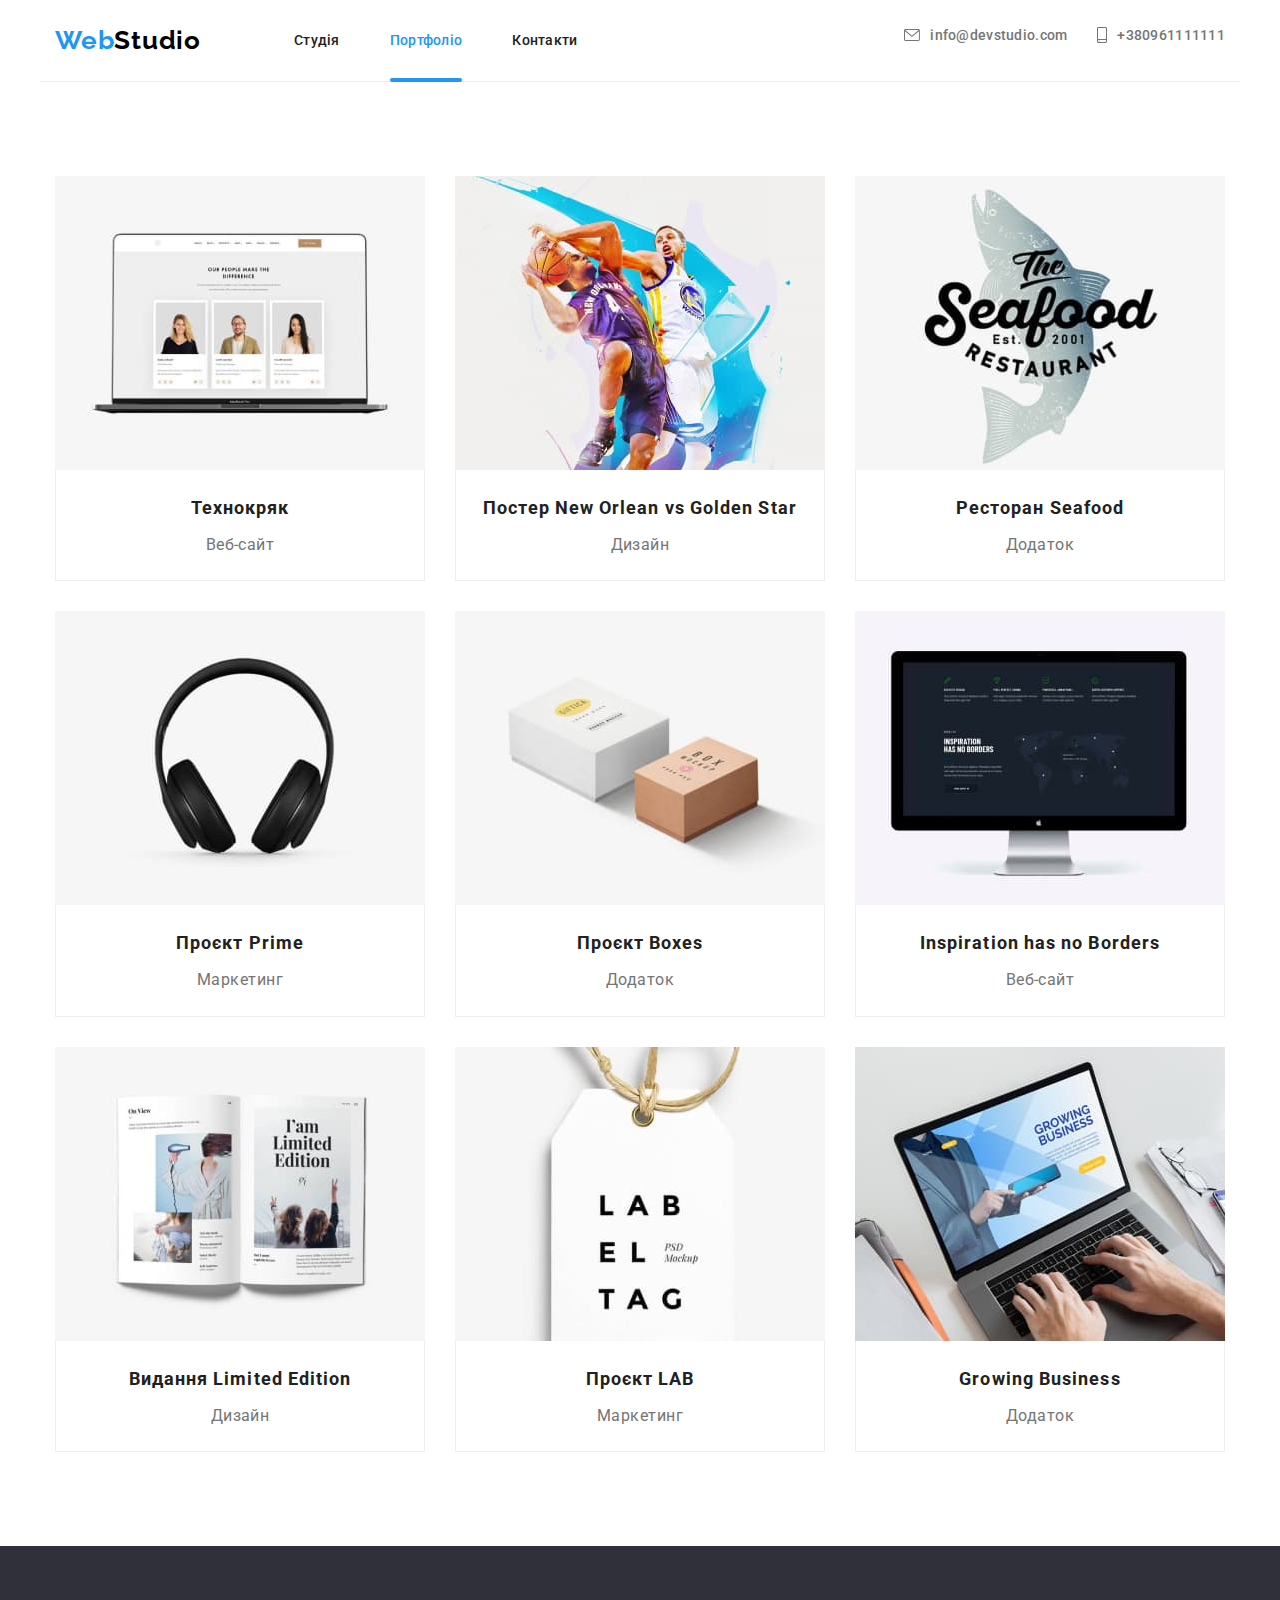
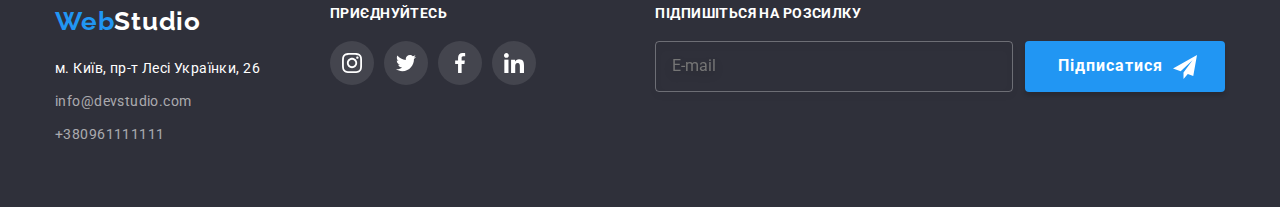
==== commit d99836a0: "Доопрацювання" ====
--- a/portfolio.html
+++ b/portfolio.html
@@ -34,14 +34,14 @@
             <nav class="navigation-mobile">
               <ul class="navigation-mobile__list list">
                 <li class="navigation-mobile__item">
-                  <a
-                    class="navigation-mobile__link active link"
-                    href="index.html"
+                  <a class="navigation-mobile__link link" href="index.html"
                     >Студія</a
                   >
                 </li>
                 <li class="navigation-mobile__item">
-                  <a class="navigation-mobile__link link" href="portfolio.html"
+                  <a
+                    class="navigation-mobile__link active link"
+                    href="portfolio.html"
                     >Портфоліо</a
                   >
                 </li>
--- a/css/main.min.css
+++ b/css/main.min.css
@@ -1,2 +1,2 @@
-:root{--primery-text-color: #757575;--accent-color: #2196F3;--primery-white-color: #FFFFFF;--primery-grey-color: #212121;--primery-black-color: #000000;--backgrounh-primery-color: #F5F5F5;--backgrounh-secondary-color: #F5F4FA;--backgrounh-third-color: #2F303A;--ramka-color: #EEEEEE;--background-button-active: #188CE8;--background-hero: #C4C4C4;--accent-grey-icon: #AFB1B8;--transition-dur-and-fun: 250ms cubic-bezier(0.4, 0, 0.2, 1)}.visually-hidden{position:absolute;width:1px;height:1px;margin:-1px;border:0;padding:0;white-space:nowrap;clip-path:inset(100%);clip:rect(0 0 0 0);overflow:hidden}.social-icon-link,.modal-close-button,.wrapper{display:flex;justify-content:center;align-items:center}.link{text-decoration:none}.list{list-style-type:none}h1,h2,h3,h4,h5,h6,p{margin-top:0;margin-bottom:0}ul,ol{margin-top:0;margin-bottom:0;padding-left:0}img{display:block}button{cursor:pointer}body{font-family:"Roboto", sans-serif;color:var(--primery-text-color)}.section{padding-top:60px;padding-bottom:60px}@media screen and (min-width: 1200px){.section{padding-top:94px;padding-bottom:94px}}.container{width:100%;padding-right:15px;padding-left:15px}@media screen and (min-width: 480px){.container{width:480px;margin:auto}}@media screen and (min-width: 768px){.container{width:768px}}@media screen and (min-width: 1200px){.container{width:1200px}}@media screen and (max-width: 767px){.mobile-menu{position:fixed;z-index:100;top:0;left:0;width:100%;height:100%;max-height:796px;box-shadow:0 0 0 100vmax rgba(0,0,0,0.2);opacity:0;visibility:hidden;pointer-events:none;transition:opacity var(--transition-dur-and-fun),visibility var(--transition-dur-and-fun)}.mobile-menu.is-open{opacity:1;visibility:visible;pointer-events:auto}.mobile-menu__container{height:100%;position:relative;padding:48px 40px;margin:auto;display:flex;flex-direction:column;justify-content:space-between;background-color:var(--primery-white-color)}.mobile-menu__close-btn{position:absolute;right:15px;top:10px;padding:0;line-height:0;border:none;background-color:transparent}.mobile-menu__close-btn .mobile-menu__close-icon{transition:fill var(--transition-dur-and-fun)}.mobile-menu__close-btn:hover .mobile-menu__close-icon,.mobile-menu__close-btn:focus .mobile-menu__close-icon{fill:var(--accent-color)}.navigation-mobile__list{font-weight:500;font-size:40px;line-height:1.17;letter-spacing:0.02em}.navigation-mobile__item:not(:last-child){margin-bottom:35px}.navigation-mobile__link{color:var(--primery-grey-color)}.navigation-mobile__link.active{color:var(--accent-color)}.mobile-menu__footer{font-weight:500;letter-spacing:0.02em}.contact-mobile__item-tel{font-size:34px;line-height:1.17;margin-bottom:32px}.contact-mobile__link-tel{color:var(--accent-color)}.contact-mobile__item-mail{font-size:24px;line-height:1.16;margin-bottom:64px}.contact-mobile__link-mail{color:var(--primery-text-color)}.social-mobile__list{display:flex}.social-mobile__item{font-size:18px;line-height:1.2;padding:0 10px}.social-mobile__item:first-child{padding-left:0}.social-mobile__item:last-child{padding-right:0}.social-mobile__item:not(:last-child){border-right:1px solid rgba(33,33,33,0.2)}.social-mobile__link{color:var(--accent-color)}}@media screen and (min-width: 768px){.mobile-menu{display:none}}.button{border-radius:4px;border:none}.primery-btn{background-color:var(--accent-color);box-shadow:0px 4px 4px rgba(0,0,0,0.15);font-weight:700;font-size:16px;line-height:1.9;letter-spacing:0.06em;color:var(--primery-white-color)}.logo{font-family:'Raleway', sans-serif;font-weight:700;font-size:24px;line-height:1.16;letter-spacing:0.03em;color:var(--primery-black-color)}.logo .accent{color:var(--accent-color)}@media screen and (min-width: 1200px){.logo{font-size:26px;line-height:1.2}}.section__title{font-size:36px;line-height:1.2;text-align:center;letter-spacing:0.03em;color:var(--primery-grey-color);margin-bottom:50px}.social-icon-list{display:flex;column-gap:10px;justify-content:center}.social-icon-link{width:44px;height:44px;border-radius:50%;transition:background-color var(--transition-dur-and-fun)}.social-icon-link:hover{background-color:var(--accent-color)}.modal-close-button{position:absolute;top:8px;right:8px;background-color:transparent;border:1px solid rgba(0,0,0,0.1);border-radius:50%;padding:0;width:30px;height:30px}.modal-close-icon{fill:var(--primery-black-color);transition:fill var(--transition-dur-and-fun)}.modal-close-button:hover .modal-close-icon{fill:var(--accent-color)}.modal-description{font-weight:700;font-size:20px;line-height:1.1;text-align:center;letter-spacing:0.03em;color:var(--primery-grey-color);margin-bottom:12px}.modal-lable{display:block;font-size:12px;line-height:1.2;letter-spacing:0.01em;color:var(--primery-text-color);margin-bottom:10px}.modal-lable-disc{display:block;margin-bottom:4px}.modal-input-wrapper{position:relative}.modal-input{border:1px solid rgba(33,33,33,0.2);border-radius:4px;width:100%;height:40px;padding-left:42px;transition:border var(--transition-dur-and-fun)}.modal-input:hover{outline:none;border:1px solid var(--accent-color);cursor:pointer}.modal-input:focus{outline:none;border:1px solid var(--accent-color);cursor:text}.modal-icon{position:absolute;left:11px;top:50%;fill:var(--primery-grey-color);transform:translateY(-50%);transition:fill var(--transition-dur-and-fun)}.modal-input:focus+.modal-icon{fill:var(--accent-color)}.modal-textarea-wrapper{display:block;margin-bottom:20px}.modal-textarea{display:block;padding:12px 16px;width:100%;height:120px;resize:none;border:1px solid rgba(33,33,33,0.2);border-radius:4px;transition:border var(--transition-dur-and-fun)}.modal-textarea:hover{outline:none;border:1px solid var(--accent-color);cursor:pointer}.modal-textarea:focus{outline:none;border:1px solid var(--accent-color);cursor:text}.modal-textarea::placeholder{font-size:14px;line-height:1.1;letter-spacing:0.01em;color:rgba(117,117,117,0.5)}@media screen and (min-width: 1200){.modal-textarea::placeholder{font-size:12px;line-height:1.2}}.modal-rigts{position:relative;display:flex;justify-content:center;align-items:center;font-size:12px;line-height:1.16;letter-spacing:0.03em;color:var(--primery-text-color);margin-bottom:30px}.modal-svg{position:absolute;top:50%;left:0;transform:translateY(-50%);border:2px solid var(--primery-grey-color);border-radius:2px;cursor:pointer;transition:background-color var(--transition-dur-and-fun),border var(--transition-dur-and-fun)}@media screen and (max-width: 480px){.modal-rigts{flex-direction:column;align-items:end}.modal-svg{top:75%}}.modal-svg-icon{fill:var(--primery-white-color)}.modal-checkbox:focus+.modal-svg{outline:1px solid var(--accent-color)}.modal-link{color:var(--accent-color)}.modal-checkbox:checked+.modal-svg{background-color:var(--accent-color);border:2px solid var(--accent-color)}.modal-checkbox:checked+.modal-svg .modal-svg-icon{display:block}@media screen and (min-width: 1200px){.modal-rigts{font-size:14px;line-height:1.7}.modal-svg{left:12px}}.modal-send-btn{display:block;margin:auto;padding:10px 52px;transition:background-color var(--transition-dur-and-fun)}.modal-send-btn:hover,.modal-send-btn:focus{background-color:var(--background-button-active)}.modal{position:absolute;top:50%;left:50%;transform:translate(-50%, -50%);background-color:var(--primery-white-color);width:100%;padding:40px}@media screen and (min-width: 480px){.modal{width:450px}}@media screen and (min-width: 1200px){.modal{width:528px}}.filters{display:flex;flex-wrap:wrap;margin-bottom:40px;row-gap:15px;column-gap:8px;max-width:325px}.filters-item{transition:box-shadow var(--transition-dur-and-fun)}.filters-item:hover,.filters-item:focus{box-shadow:0px 3px 1px rgba(0,0,0,0.1),0px 1px 2px rgba(0,0,0,0.08),0px 2px 2px rgba(0,0,0,0.12)}.filters-item-btn{min-width:73px;font-size:16px;line-height:1.6;letter-spacing:0.03em;color:var(--primery-grey-color);background-color:var(--backgrounh-secondary-color);padding:6px 22px;transition:color var(--transition-dur-and-fun),background-color var(--transition-dur-and-fun)}.filters-item-btn:hover,.filters-item-btn:focus{color:var(--primery-white-color);background-color:var(--accent-color)}@media screen and (min-width: 768px){.filters{justify-content:center;margin-bottom:30px;flex-wrap:nowrap;max-width:100%}}@media screen and (min-width: 1200px){.filters{margin-bottom:50px}}@media screen and (max-width: 767px){.navigation{display:none}.contact-list{display:none}.mobile-menu-btn{background-color:transparent;border:none;padding:0;line-height:0}.mobile-burger-menu-btn{padding:0;line-height:0;border:none;background-color:transparent}}.main-header{background-color:var(--primery-white-color)}.main-header-content{position:relative;display:flex;align-items:center;justify-content:space-between;padding-top:10px;padding-bottom:10px;margin:auto}@media screen and (min-width: 768px){.main-header-content{padding:0 15px}.mobile-burger-menu-btn{display:none}.main-header-content{display:flex;justify-content:flex-start;border-bottom:1px solid #ECECEC}.main-header-logo{margin-right:88px}.navigation-list{display:flex;font-weight:500;font-size:14px;line-height:1.2;letter-spacing:0.02em;column-gap:50px}.navigation-list .active{color:var(--accent-color)}.navigation-list-item{position:relative;padding-top:32px;padding-bottom:32px}.navigation-list-link{color:var(--primery-grey-color);transition:color var(--transition-dur-and-fun)}.navigation-list-link:hover,.navigation-list-link:focus{color:var(--accent-color)}.navigation-list-link.active::after{position:absolute;left:0;bottom:-1px;content:"";width:100%;height:4px;background:var(--accent-color);border-radius:2px}.contact-list{font-weight:500;font-size:12px;line-height:1.16;letter-spacing:0.02em;margin-left:auto}.contact-list-item:hover{color:var(--accent-color)}.contact-list-item:first-child{margin-bottom:10px}.contact-list-link{position:relative;color:var(--primery-text-color);transition:color var(--transition-dur-and-fun);display:flex;align-items:center}.contact-list-link:hover,.contact-list-link:focus{color:var(--accent-color)}.contact-list-icon{display:none}.contact-list-icon-tablet{fill:var(--primery-text-color);margin-right:8px}.contact-list-link .contact-list-icon-tablet{transition:fill var(--transition-dur-and-fun)}.contact-list-link:hover .contact-list-icon-tablet,.contact-list-link:focus .contact-list-icon-tablet{fill:var(--accent-color)}}@media screen and (min-width: 1200px){.contact-list-icon-tablet{display:none}.contact-list-icon{display:block;fill:var(--primery-text-color)}.main-header-logo{margin-right:93px}.contact-list{font-size:14px;line-height:1.2;letter-spacing:0.02em;display:flex;column-gap:30px}.contact-list-item{position:relative}.contact-list-link{column-gap:10px}.contact-list-link .contact-list-icon{transition:fill var(--transition-dur-and-fun)}.contact-list-link:hover .contact-list-icon,.contact-list-link:focus .contact-list-icon{fill:var(--accent-color)}}.hero{margin:auto;text-align:center;background-color:var(--background-hero);max-width:100%;background-image:linear-gradient(rgba(47,48,58,0.4), rgba(47,48,58,0.4)),url(../images/mobils/hero-m.jpg);padding-top:118px;padding-bottom:118px}.hero-title{font-weight:900;font-size:26px;line-height:1.6;letter-spacing:0.06em;margin-right:auto;margin-left:auto;margin-bottom:30px;text-transform:uppercase;color:var(--primery-white-color)}.hero-btn{padding:10px 24px;transition:background-color var(--transition-dur-and-fun)}.hero-btn:hover,.hero-btn:focus{background-color:var(--background-button-active)}@media (min-device-pixel-ratio: 2), (min-resolution: 192dpi), (min-resolution: 2dppx){.hero{background-image:linear-gradient(rgba(47,48,58,0.4), rgba(47,48,58,0.4)),url("../images/mobils/hero@2x-m.jpg")}}@media screen and (min-width: 480px){.hero{max-width:480px}.hero-title{width:360px}}@media screen and (min-width: 768px){.hero{max-width:768px;background-image:linear-gradient(rgba(47,48,58,0.4), rgba(47,48,58,0.4)),url(../images/tablets/hero-t.jpg)}}@media screen and (min-width: 768px) and (min-device-pixel-ratio: 2), screen and (min-width: 768px) and (min-resolution: 192dpi), screen and (min-width: 768px) and (min-resolution: 2dppx){.hero{background-image:linear-gradient(rgba(47,48,58,0.4), rgba(47,48,58,0.4)),url("../images/tablets/hero@2x-t.jpg")}}@media screen and (min-width: 1200px){.hero{max-width:1600px;padding-top:200px;padding-bottom:200px;background-image:linear-gradient(rgba(47,48,58,0.4), rgba(47,48,58,0.4)),url(../images/desctops/hero-d.jpg);background-repeat:no-repeat}.hero-title{width:696px;font-size:44px;line-height:1.4}.hero-btn{padding:10px 32px}}@media screen and (min-width: 1200px) and (min-device-pixel-ratio: 2), screen and (min-width: 1200px) and (min-resolution: 192dpi), screen and (min-width: 1200px) and (min-resolution: 2dppx){.hero{background-image:linear-gradient(rgba(47,48,58,0.4), rgba(47,48,58,0.4)),url("../images/desctops/hero@2x-d.jpg")}}.features{background-color:var(--primery-white-color)}.features__item-title{width:100%;text-align:center;font-size:14px;line-height:1.1;letter-spacing:0.03em;text-transform:uppercase;color:var(--primery-grey-color);display:inline-block;margin-bottom:10px}.features__item-description{font-size:14px;line-height:1.7;letter-spacing:0.03em}.wrapper{height:120px;background-color:var(--backgrounh-secondary-color);border-radius:4px;margin-bottom:30px}@media screen and (max-width: 767px){.features__item:not(:last-child){margin-bottom:30px}}@media screen and (min-width: 768px){.features__list{display:flex;flex-wrap:wrap;gap:30px}.features__item{flex-basis:calc((100% - 30px) / 2)}.features__item-title{text-align:start}}@media screen and (min-width: 1200px){.features__item{flex-basis:calc((100% - 3 * 30px) / 4)}.features__section{padding-bottom:94px}}@media screen and (max-width: 1199px){.work{display:none}}@media screen and (min-width: 1200px){.work{padding-top:47px;background-color:var(--primery-white-color)}.work__list{display:flex;flex-wrap:wrap;column-gap:30px}.work__item{position:relative;flex-basis:calc((100% - 2 * 30px) / 3)}.work__item-title{position:absolute;bottom:0;width:100%;color:var(--primery-white-color);font-size:14px;line-height:1.1;letter-spacing:0.03em;text-transform:uppercase;text-align:center;background-color:rgba(47,48,58,0.8);padding:27px 0}}.team{background-color:var(--backgrounh-secondary-color)}.team-item{background-color:var(--primery-white-color);border-radius:0px 0px 4px 4px;text-align:center;box-shadow:0px 1px 3px rgba(0,0,0,0.12),0px 1px 1px rgba(0,0,0,0.14),0px 2px 1px rgba(0,0,0,0.2)}.team-photo{width:100%}@media screen and (max-width: 767px){.team-item:not(:last-child){margin-bottom:30px}}.team-description{padding:30px 32px}.team-head{font-weight:500;font-size:16px;line-height:1.2;letter-spacing:0.03em;color:var(--primery-grey-color);margin-bottom:10px}.team-text{font-size:16px;line-height:1.2;letter-spacing:0.03em;margin-bottom:16px}.team-description-icon{fill:var(--accent-grey-icon)}.social-icon-link .team-description-icon{transition:fill var(--transition-dur-and-fun)}.social-icon-link:hover .team-description-icon{fill:var(--primery-white-color)}@media screen and (min-width: 768px){.team-item{flex-basis:calc((100% - 30px) / 2)}.team-list{display:flex;flex-wrap:wrap;gap:30px}}@media screen and (min-width: 1200px){.team-item{flex-basis:calc((100% - 3 * 30px) / 4)}}.clients-list{display:flex;flex-wrap:wrap;justify-content:center;gap:30px}.clients-item{flex-basis:calc((100% - 30px) / 2);padding:16px 50px;border:1px solid var(--accent-grey-icon);border-radius:4px;cursor:pointer;transition:border var(--transition-dur-and-fun)}.clients-item:hover{border:1px solid var(--accent-color)}@media screen and (max-width: 479px){.clients-list{display:block;text-align:center}.clients-item:not(:last-child){margin-bottom:30px}}.clients-item .clients-icon{transition:fill var(--transition-dur-and-fun)}.clients-icon{fill:var(--accent-grey-icon)}.clients-item:hover .clients-icon{fill:var(--accent-color)}@media screen and (min-width: 768px){.clients-item{flex-basis:calc((100% - 2 * 30px) / 3);padding:16px 58px}}@media screen and (min-width: 1200px){.clients-item{flex-basis:calc((100% - 5 * 30px) / 6);padding:16px 30px}}.main-footer{background-color:var(--backgrounh-third-color);text-align:center;padding-top:60px;padding-bottom:60px}.main-footer-logo{color:var(--primery-white-color);display:inline-block;margin-bottom:20px}@media screen and (min-width: 768px){.tablet-footer__container{display:flex;justify-content:space-between;margin-bottom:60px}.footer-container{padding-left:76px;padding-right:89px}}@media screen and (min-width: 1200px){.footer-container{display:flex;padding:0 15px}.tablet-footer__container{margin-bottom:0}.main-footer{text-align:start}}.footer-adress{margin-bottom:60px}.adress{font-style:normal;font-size:14px;line-height:1.7;letter-spacing:0.03em}.adress-list-mapa{color:var(--primery-white-color);display:inline-block;margin-bottom:0}.adress-list-link{color:rgba(255,255,255,0.6);transition:color var(--transition-dur-and-fun)}.adress-list-link:hover,.adress-list-link:focus{color:var(--accent-color)}.adress-list-item:not(:last-child){margin-bottom:9px}@media screen and (min-width: 768px){.footer-adress{margin-bottom:0}}@media screen and (min-width: 1200px){.footer-adress{margin-right:70px}}.footer-join{margin-bottom:60px}.footer-join-title{font-size:14px;line-height:1.1;letter-spacing:0.03em;text-transform:uppercase;color:var(--primery-white-color);margin-bottom:20px}.footer-join-icon{fill:var(--primery-white-color)}.footer-join-item{background-color:rgba(255,255,255,0.1);border-radius:50%}@media screen and (min-width: 768px){.footer-join{margin-bottom:0}}.subscribe-input{width:450px;border:1px solid rgba(255,255,255,0.3);filter:drop-shadow(0px 4px 4px rgba(0,0,0,0.15));border-radius:4px;background-color:transparent;padding:15px 16px;margin-bottom:20px}@media screen and (max-width: 479px){.subscribe-input{width:100%}}.subscribe-label{display:flex;flex-direction:column;align-items:center}.subscribe-btn{padding:10px 62px 10px 33px}.subscribe-discription{font-size:14px;font-weight:700;line-height:1.1;letter-spacing:0.03em;text-transform:uppercase;color:var(--primery-white-color);margin-bottom:20px}.subscribe-button-wrapper{position:relative;display:inline-block}.subscribe-icon-telegram{position:absolute;bottom:50%;right:28px;transform:translateY(50%)}@media screen and (min-width: 1200px){.subscribe{margin-left:auto}.subscribe-input{width:358px}.subscribe-label{align-items:flex-start}}.backdrop{position:fixed;top:0;left:0;z-index:100;width:100%;height:100%;background:rgba(0,0,0,0.2);visibility:visible;transform:scale(1);transition:opacity var(--transition-dur-and-fun),visibility var(--transition-dur-and-fun),transform var(--transition-dur-and-fun)}.backdrop.is-hidden{opacity:0;visibility:hidden;pointer-events:none;transform:scale(0.7)}.main-portfolio{background-color:var(--primery-white-color)}.portfolio-title{margin-bottom:58px;text-align:center}.preview{text-align:center}.preview-thumb{position:relative;overflow:hidden}.preview-overlay{position:absolute;bottom:0;height:100%;width:100%;background:rgba(33,150,243,0.9);transform:translateY(100%);transition:transform var(--transition-dur-and-fun);padding:77px 24px}.preview-item:hover .preview-overlay,.preview-item:focus .preview-overlay{transform:translateY(0%)}.preview-overlay-discription{font-size:18px;line-height:1.56;letter-spacing:0.03em;color:var(--primery-white-color)}.preview-item{background-color:var(--primery-white-color);transition:box-shadow var(--transition-dur-and-fun)}.preview-item:hover,.preview-item:focus{transform:translateY(0%);box-shadow:0px 1px 1px rgba(0,0,0,0.12),0px 4px 4px rgba(0,0,0,0.06),1px 4px 6px rgba(0,0,0,0.16)}.preview-item-link{display:inline-block}@media screen and (max-width: 767px){.preview-item:not(:last-child){margin-bottom:30px}.preview-image{width:100%}.preview-item-link{width:100%}}.preview-item-content{border:1px solid var(--ramka-color);border-top:none;padding:20px 24px}.preview-item-title{font-size:18px;line-height:2;letter-spacing:0.06em;color:var(--primery-grey-color);margin-bottom:4px}.preview-item-text{font-size:16px;line-height:1.9;letter-spacing:0.03em;color:var(--primery-text-color)}@media screen and (min-width: 768px){.preview{display:flex;flex-wrap:wrap;column-gap:30px;row-gap:30px}.preview-overlay{padding:49px 24px}.preview-item{width:calc((100% - 30px) / 2)}}@media screen and (min-width: 1200px){.preview-overlay{padding:63px 24px}.preview-item{width:calc((100% - 2 * 30px) / 3)}}
+:root{--primery-text-color: #757575;--accent-color: #2196F3;--primery-white-color: #FFFFFF;--primery-grey-color: #212121;--primery-black-color: #000000;--backgrounh-primery-color: #F5F5F5;--backgrounh-secondary-color: #F5F4FA;--backgrounh-third-color: #2F303A;--ramka-color: #EEEEEE;--background-button-active: #188CE8;--background-hero: #C4C4C4;--accent-grey-icon: #AFB1B8;--transition-dur-and-fun: 250ms cubic-bezier(0.4, 0, 0.2, 1)}.visually-hidden{position:absolute;width:1px;height:1px;margin:-1px;border:0;padding:0;white-space:nowrap;clip-path:inset(100%);clip:rect(0 0 0 0);overflow:hidden}.social-icon-link,.modal-close-button,.wrapper{display:flex;justify-content:center;align-items:center}.link{text-decoration:none}.list{list-style-type:none}h1,h2,h3,h4,h5,h6,p{margin-top:0;margin-bottom:0}ul,ol{margin-top:0;margin-bottom:0;padding-left:0}img{display:block}button{cursor:pointer}body{font-family:"Roboto", sans-serif;color:var(--primery-text-color)}.section{padding-top:60px;padding-bottom:60px}@media screen and (min-width: 1200px){.section{padding-top:94px;padding-bottom:94px}}.container{width:100%;padding-right:15px;padding-left:15px}@media screen and (min-width: 480px){.container{width:480px;margin:auto}}@media screen and (min-width: 768px){.container{width:768px}}@media screen and (min-width: 1200px){.container{width:1200px}}@media screen and (max-width: 767px){.mobile-menu{position:fixed;z-index:100;top:0;left:0;width:100%;height:100%;max-height:796px;box-shadow:0 0 0 100vmax rgba(0,0,0,0.2);opacity:0;visibility:hidden;pointer-events:none;transition:opacity var(--transition-dur-and-fun),visibility var(--transition-dur-and-fun)}.mobile-menu.is-open{opacity:1;visibility:visible;pointer-events:auto}.mobile-menu__container{height:100%;position:relative;padding:48px 40px;margin:auto;display:flex;flex-direction:column;justify-content:space-between;background-color:var(--primery-white-color)}.mobile-menu__close-btn{position:absolute;right:15px;top:10px;padding:0;line-height:0;border:none;background-color:transparent}.mobile-menu__close-btn .mobile-menu__close-icon{transition:fill var(--transition-dur-and-fun)}.mobile-menu__close-btn:hover .mobile-menu__close-icon,.mobile-menu__close-btn:focus .mobile-menu__close-icon{fill:var(--accent-color)}.navigation-mobile__list{font-weight:500;font-size:40px;line-height:1.17;letter-spacing:0.02em}.navigation-mobile__item:not(:last-child){margin-bottom:35px}.navigation-mobile__link{color:var(--primery-grey-color)}.navigation-mobile__link.active{color:var(--accent-color)}.mobile-menu__footer{font-weight:500;letter-spacing:0.02em}.contact-mobile__item-tel{font-size:34px;line-height:1.17;margin-bottom:32px}.contact-mobile__link-tel{color:var(--accent-color)}.contact-mobile__item-mail{font-size:24px;line-height:1.16;margin-bottom:64px}.contact-mobile__link-mail{color:var(--primery-text-color)}.social-mobile__list{display:flex}.social-mobile__item{font-size:18px;line-height:1.2;padding:0 10px}.social-mobile__item:first-child{padding-left:0}.social-mobile__item:last-child{padding-right:0}.social-mobile__item:not(:last-child){border-right:1px solid rgba(33,33,33,0.2)}.social-mobile__link{color:var(--accent-color)}}@media screen and (min-width: 768px){.mobile-menu{display:none}}.button{border-radius:4px;border:none}.primery-btn{background-color:var(--accent-color);box-shadow:0px 4px 4px rgba(0,0,0,0.15);font-weight:700;font-size:16px;line-height:1.9;letter-spacing:0.06em;color:var(--primery-white-color)}.logo{font-family:'Raleway', sans-serif;font-weight:700;font-size:24px;line-height:1.16;letter-spacing:0.03em;color:var(--primery-black-color)}.logo .accent{color:var(--accent-color)}@media screen and (min-width: 1200px){.logo{font-size:26px;line-height:1.2}}.section__title{font-size:36px;line-height:1.2;text-align:center;letter-spacing:0.03em;color:var(--primery-grey-color);margin-bottom:50px}.social-icon-list{display:flex;column-gap:10px;justify-content:center}.social-icon-link{width:44px;height:44px;border-radius:50%;transition:background-color var(--transition-dur-and-fun)}.social-icon-link:hover{background-color:var(--accent-color)}.modal-close-button{position:absolute;top:8px;right:8px;background-color:transparent;border:1px solid rgba(0,0,0,0.1);border-radius:50%;padding:0;width:30px;height:30px}.modal-close-icon{fill:var(--primery-black-color);transition:fill var(--transition-dur-and-fun)}.modal-close-button:hover .modal-close-icon{fill:var(--accent-color)}.modal-description{font-weight:700;font-size:20px;line-height:1.1;text-align:center;letter-spacing:0.03em;color:var(--primery-grey-color);margin-bottom:12px}.modal-lable{display:block;font-size:12px;line-height:1.2;letter-spacing:0.01em;color:var(--primery-text-color);margin-bottom:10px}.modal-lable-disc{display:block;margin-bottom:4px}.modal-input-wrapper{position:relative}.modal-input{border:1px solid rgba(33,33,33,0.2);border-radius:4px;width:100%;height:40px;padding-left:42px;transition:border var(--transition-dur-and-fun)}.modal-input:hover{outline:none;border:1px solid var(--accent-color);cursor:pointer}.modal-input:focus{outline:none;border:1px solid var(--accent-color);cursor:text}.modal-icon{position:absolute;left:11px;top:50%;fill:var(--primery-grey-color);transform:translateY(-50%);transition:fill var(--transition-dur-and-fun)}.modal-input:focus+.modal-icon{fill:var(--accent-color)}.modal-textarea-wrapper{display:block;margin-bottom:20px}.modal-textarea{display:block;padding:12px 16px;width:100%;height:120px;resize:none;border:1px solid rgba(33,33,33,0.2);border-radius:4px;transition:border var(--transition-dur-and-fun)}.modal-textarea:hover{outline:none;border:1px solid var(--accent-color);cursor:pointer}.modal-textarea:focus{outline:none;border:1px solid var(--accent-color);cursor:text}.modal-textarea::placeholder{font-size:14px;line-height:1.1;letter-spacing:0.01em;color:rgba(117,117,117,0.5)}@media screen and (min-width: 1200){.modal-textarea::placeholder{font-size:12px;line-height:1.2}}.modal-rigts{position:relative;display:flex;justify-content:center;align-items:center;font-size:12px;line-height:1.16;letter-spacing:0.03em;color:var(--primery-text-color);margin-bottom:30px}.modal-svg{position:absolute;top:50%;left:0;transform:translateY(-50%);border:2px solid var(--primery-grey-color);border-radius:2px;cursor:pointer;transition:background-color var(--transition-dur-and-fun),border var(--transition-dur-and-fun)}@media screen and (max-width: 480px){.modal-rigts__content{padding-left:20px}}.modal-svg-icon{fill:var(--primery-white-color)}.modal-checkbox:focus+.modal-svg{outline:1px solid var(--accent-color)}.modal-link{color:var(--accent-color)}.modal-checkbox:checked+.modal-svg{background-color:var(--accent-color);border:2px solid var(--accent-color)}.modal-checkbox:checked+.modal-svg .modal-svg-icon{display:block}@media screen and (min-width: 1200px){.modal-rigts{font-size:14px;line-height:1.7}.modal-svg{left:12px}}.modal-send-btn{display:block;margin:auto;padding:10px 52px;transition:background-color var(--transition-dur-and-fun)}.modal-send-btn:hover,.modal-send-btn:focus{background-color:var(--background-button-active)}.modal{position:absolute;top:50%;left:50%;transform:translate(-50%, -50%);background-color:var(--primery-white-color);width:100%;padding:40px}@media screen and (min-width: 480px){.modal{width:450px}}@media screen and (min-width: 1200px){.modal{width:528px}}.filters{display:flex;flex-wrap:wrap;margin-bottom:40px;row-gap:15px;column-gap:8px;max-width:325px}.filters-item{transition:box-shadow var(--transition-dur-and-fun)}.filters-item:hover,.filters-item:focus{box-shadow:0px 3px 1px rgba(0,0,0,0.1),0px 1px 2px rgba(0,0,0,0.08),0px 2px 2px rgba(0,0,0,0.12)}.filters-item-btn{min-width:73px;font-size:16px;line-height:1.6;letter-spacing:0.03em;color:var(--primery-grey-color);background-color:var(--backgrounh-secondary-color);padding:6px 22px;transition:color var(--transition-dur-and-fun),background-color var(--transition-dur-and-fun)}.filters-item-btn:hover,.filters-item-btn:focus{color:var(--primery-white-color);background-color:var(--accent-color)}@media screen and (min-width: 768px){.filters{justify-content:center;margin-bottom:30px;flex-wrap:nowrap;max-width:100%}}@media screen and (min-width: 1200px){.filters{margin-bottom:50px}}@media screen and (max-width: 767px){.navigation{display:none}.contact-list{display:none}.mobile-menu-btn{background-color:transparent;border:none;padding:0;line-height:0}.mobile-burger-menu-btn{padding:0;line-height:0;border:none;background-color:transparent}}.main-header{background-color:var(--primery-white-color)}.main-header-content{position:relative;display:flex;align-items:center;justify-content:space-between;padding-top:10px;padding-bottom:10px;margin:auto}@media screen and (min-width: 768px){.main-header-content{padding:0 15px}.mobile-burger-menu-btn{display:none}.main-header-content{display:flex;justify-content:flex-start;border-bottom:1px solid #ECECEC}.main-header-logo{margin-right:88px}.navigation-list{display:flex;font-weight:500;font-size:14px;line-height:1.2;letter-spacing:0.02em;column-gap:50px}.navigation-list .active{color:var(--accent-color)}.navigation-list-item{position:relative;padding-top:32px;padding-bottom:32px}.navigation-list-link{color:var(--primery-grey-color);transition:color var(--transition-dur-and-fun)}.navigation-list-link:hover,.navigation-list-link:focus{color:var(--accent-color)}.navigation-list-link.active::after{position:absolute;left:0;bottom:-1px;content:"";width:100%;height:4px;background:var(--accent-color);border-radius:2px}.contact-list{font-weight:500;font-size:12px;line-height:1.16;letter-spacing:0.02em;margin-left:auto}.contact-list-item:hover{color:var(--accent-color)}.contact-list-item:first-child{margin-bottom:10px}.contact-list-link{position:relative;color:var(--primery-text-color);transition:color var(--transition-dur-and-fun);display:flex;align-items:center}.contact-list-link:hover,.contact-list-link:focus{color:var(--accent-color)}.contact-list-icon{display:none}.contact-list-icon-tablet{fill:var(--primery-text-color);margin-right:8px}.contact-list-link .contact-list-icon-tablet{transition:fill var(--transition-dur-and-fun)}.contact-list-link:hover .contact-list-icon-tablet,.contact-list-link:focus .contact-list-icon-tablet{fill:var(--accent-color)}}@media screen and (min-width: 1200px){.contact-list-icon-tablet{display:none}.contact-list-icon{display:block;fill:var(--primery-text-color)}.main-header-logo{margin-right:93px}.contact-list{font-size:14px;line-height:1.2;letter-spacing:0.02em;display:flex;column-gap:30px}.contact-list-item{position:relative}.contact-list-link{column-gap:10px}.contact-list-link .contact-list-icon{transition:fill var(--transition-dur-and-fun)}.contact-list-link:hover .contact-list-icon,.contact-list-link:focus .contact-list-icon{fill:var(--accent-color)}}.hero{margin:auto;text-align:center;background-color:var(--background-hero);max-width:100%;background-size:contain;background-image:linear-gradient(rgba(47,48,58,0.4), rgba(47,48,58,0.4)),url(../images/mobils/hero-m.jpg);padding-top:118px;padding-bottom:118px}.hero-title{font-weight:900;font-size:26px;line-height:1.6;letter-spacing:0.06em;margin-right:auto;margin-left:auto;margin-bottom:30px;text-transform:uppercase;color:var(--primery-white-color)}.hero-btn{padding:10px 24px;transition:background-color var(--transition-dur-and-fun)}.hero-btn:hover,.hero-btn:focus{background-color:var(--background-button-active)}@media (min-device-pixel-ratio: 2), (min-resolution: 192dpi), (min-resolution: 2dppx){.hero{background-image:linear-gradient(rgba(47,48,58,0.4), rgba(47,48,58,0.4)),url("../images/mobils/hero@2x-m.jpg")}}@media screen and (max-width: 479px){.hero{background-size:cover}}@media screen and (min-width: 480px){.hero{max-width:480px}.hero-title{width:360px}}@media screen and (min-width: 768px){.hero{max-width:768px;background-image:linear-gradient(rgba(47,48,58,0.4), rgba(47,48,58,0.4)),url(../images/tablets/hero-t.jpg)}}@media screen and (min-width: 768px) and (min-device-pixel-ratio: 2), screen and (min-width: 768px) and (min-resolution: 192dpi), screen and (min-width: 768px) and (min-resolution: 2dppx){.hero{background-image:linear-gradient(rgba(47,48,58,0.4), rgba(47,48,58,0.4)),url("../images/tablets/hero@2x-t.jpg")}}@media screen and (min-width: 1200px){.hero{max-width:1600px;padding-top:200px;padding-bottom:200px;background-image:linear-gradient(rgba(47,48,58,0.4), rgba(47,48,58,0.4)),url(../images/desctops/hero-d.jpg);background-repeat:no-repeat}.hero-title{width:696px;font-size:44px;line-height:1.4}.hero-btn{padding:10px 32px}}@media screen and (min-width: 1200px) and (min-device-pixel-ratio: 2), screen and (min-width: 1200px) and (min-resolution: 192dpi), screen and (min-width: 1200px) and (min-resolution: 2dppx){.hero{background-image:linear-gradient(rgba(47,48,58,0.4), rgba(47,48,58,0.4)),url("../images/desctops/hero@2x-d.jpg")}}.features{background-color:var(--primery-white-color)}.features__item-title{width:100%;text-align:center;font-size:14px;line-height:1.1;letter-spacing:0.03em;text-transform:uppercase;color:var(--primery-grey-color);display:inline-block;margin-bottom:10px}.features__item-description{font-size:14px;line-height:1.7;letter-spacing:0.03em}.wrapper{height:120px;background-color:var(--backgrounh-secondary-color);border-radius:4px;margin-bottom:30px}@media screen and (max-width: 767px){.features__item:not(:last-child){margin-bottom:30px}}@media screen and (min-width: 768px){.features__list{display:flex;flex-wrap:wrap;gap:30px}.features__item{flex-basis:calc((100% - 30px) / 2)}.features__item-title{text-align:start}}@media screen and (min-width: 1200px){.features__item{flex-basis:calc((100% - 3 * 30px) / 4)}.features__section{padding-bottom:94px}}@media screen and (max-width: 1199px){.work{display:none}}@media screen and (min-width: 1200px){.work{padding-top:47px;background-color:var(--primery-white-color)}.work__list{display:flex;flex-wrap:wrap;column-gap:30px}.work__item{position:relative;flex-basis:calc((100% - 2 * 30px) / 3)}.work__item-title{position:absolute;bottom:0;width:100%;color:var(--primery-white-color);font-size:14px;line-height:1.1;letter-spacing:0.03em;text-transform:uppercase;text-align:center;background-color:rgba(47,48,58,0.8);padding:27px 0}}.team{background-color:var(--backgrounh-secondary-color)}.team-item{background-color:var(--primery-white-color);border-radius:0px 0px 4px 4px;text-align:center;box-shadow:0px 1px 3px rgba(0,0,0,0.12),0px 1px 1px rgba(0,0,0,0.14),0px 2px 1px rgba(0,0,0,0.2)}.team-photo{width:100%}@media screen and (max-width: 767px){.team-item:not(:last-child){margin-bottom:30px}}.team-description{padding:30px 32px}.team-head{font-weight:500;font-size:16px;line-height:1.2;letter-spacing:0.03em;color:var(--primery-grey-color);margin-bottom:10px}.team-text{font-size:16px;line-height:1.2;letter-spacing:0.03em;margin-bottom:16px}.team-description-icon{fill:var(--accent-grey-icon)}.social-icon-link .team-description-icon{transition:fill var(--transition-dur-and-fun)}.social-icon-link:hover .team-description-icon{fill:var(--primery-white-color)}@media screen and (min-width: 768px){.team-item{flex-basis:calc((100% - 30px) / 2)}.team-list{display:flex;flex-wrap:wrap;gap:30px}}@media screen and (min-width: 1200px){.team-item{flex-basis:calc((100% - 3 * 30px) / 4)}}.clients-list{display:flex;flex-wrap:wrap;justify-content:center;gap:30px}.clients-item{flex-basis:calc((100% - 30px) / 2);padding:16px 50px;border:1px solid var(--accent-grey-icon);border-radius:4px;cursor:pointer;transition:border var(--transition-dur-and-fun)}.clients-item:hover{border:1px solid var(--accent-color)}@media screen and (max-width: 479px){.clients-list{display:block;text-align:center}.clients-item:not(:last-child){margin-bottom:30px}}.clients-item .clients-icon{transition:fill var(--transition-dur-and-fun)}.clients-icon{fill:var(--accent-grey-icon)}.clients-item:hover .clients-icon{fill:var(--accent-color)}@media screen and (min-width: 768px){.clients-item{flex-basis:calc((100% - 2 * 30px) / 3);padding:16px 58px}}@media screen and (min-width: 1200px){.clients-item{flex-basis:calc((100% - 5 * 30px) / 6);padding:16px 30px}}.main-footer{background-color:var(--backgrounh-third-color);text-align:center;padding-top:60px;padding-bottom:60px}.main-footer-logo{color:var(--primery-white-color);display:inline-block;margin-bottom:20px}@media screen and (min-width: 768px){.tablet-footer__container{display:flex;justify-content:space-between;margin-bottom:60px}.footer-container{padding-left:76px;padding-right:89px}}@media screen and (min-width: 1200px){.footer-container{display:flex;padding:0 15px}.tablet-footer__container{margin-bottom:0}.main-footer{text-align:start}}.footer-adress{margin-bottom:60px}.adress{font-style:normal;font-size:14px;line-height:1.7;letter-spacing:0.03em}.adress-list-mapa{color:var(--primery-white-color);display:inline-block;margin-bottom:0}.adress-list-link{color:rgba(255,255,255,0.6);transition:color var(--transition-dur-and-fun)}.adress-list-link:hover,.adress-list-link:focus{color:var(--accent-color)}.adress-list-item:not(:last-child){margin-bottom:9px}@media screen and (min-width: 768px){.footer-adress{margin-bottom:0}}@media screen and (min-width: 1200px){.footer-adress{margin-right:70px}}.footer-join{margin-bottom:60px}.footer-join-title{font-size:14px;line-height:1.1;letter-spacing:0.03em;text-transform:uppercase;color:var(--primery-white-color);margin-bottom:20px}.footer-join-icon{fill:var(--primery-white-color)}.footer-join-item{background-color:rgba(255,255,255,0.1);border-radius:50%}@media screen and (min-width: 768px){.footer-join{margin-bottom:0}}.subscribe-input{width:450px;border:1px solid rgba(255,255,255,0.3);filter:drop-shadow(0px 4px 4px rgba(0,0,0,0.15));border-radius:4px;background-color:transparent;padding:15px 16px;margin-bottom:20px}@media screen and (max-width: 479px){.subscribe-input{width:100%}}.subscribe-label{display:flex;flex-direction:column;align-items:center}.subscribe-btn{padding:10px 62px 10px 33px}.subscribe-discription{font-size:14px;font-weight:700;line-height:1.1;letter-spacing:0.03em;text-transform:uppercase;color:var(--primery-white-color);margin-bottom:20px}.subscribe-button-wrapper{position:relative;display:inline-block}.subscribe-icon-telegram{position:absolute;bottom:50%;right:28px;transform:translateY(50%)}@media screen and (min-width: 1200px){.subscribe{margin-left:auto}.subscribe-input{width:358px}.subscribe-label{flex-direction:row;column-gap:12px;align-items:flex-start}}.backdrop{position:fixed;top:0;left:0;z-index:100;width:100%;height:100%;background:rgba(0,0,0,0.2);visibility:visible;transform:scale(1);transition:opacity var(--transition-dur-and-fun),visibility var(--transition-dur-and-fun),transform var(--transition-dur-and-fun)}.backdrop.is-hidden{opacity:0;visibility:hidden;pointer-events:none;transform:scale(0.7)}.main-portfolio{background-color:var(--primery-white-color)}.portfolio-title{margin-bottom:58px;text-align:center}.preview{text-align:center}.preview-thumb{position:relative;overflow:hidden}.preview-overlay{position:absolute;bottom:0;height:100%;width:100%;background:rgba(33,150,243,0.9);transform:translateY(100%);transition:transform var(--transition-dur-and-fun);padding:77px 24px}.preview-item:hover .preview-overlay,.preview-item:focus .preview-overlay{transform:translateY(0%)}.preview-overlay-discription{font-size:18px;line-height:1.56;letter-spacing:0.03em;color:var(--primery-white-color)}.preview-item{background-color:var(--primery-white-color);transition:box-shadow var(--transition-dur-and-fun)}.preview-item:hover,.preview-item:focus{transform:translateY(0%);box-shadow:0px 1px 1px rgba(0,0,0,0.12),0px 4px 4px rgba(0,0,0,0.06),1px 4px 6px rgba(0,0,0,0.16)}.preview-item-link{display:inline-block}@media screen and (max-width: 767px){.preview-item:not(:last-child){margin-bottom:30px}.preview-image{width:100%}.preview-item-link{width:100%}}.preview-item-content{border:1px solid var(--ramka-color);border-top:none;padding:20px 24px}.preview-item-title{font-size:18px;line-height:2;letter-spacing:0.06em;color:var(--primery-grey-color);margin-bottom:4px}.preview-item-text{font-size:16px;line-height:1.9;letter-spacing:0.03em;color:var(--primery-text-color)}@media screen and (min-width: 768px){.preview{display:flex;flex-wrap:wrap;column-gap:30px;row-gap:30px}.preview-overlay{padding:49px 24px}.preview-item{width:calc((100% - 30px) / 2)}}@media screen and (min-width: 1200px){.preview-overlay{padding:63px 24px}.preview-item{width:calc((100% - 2 * 30px) / 3)}}
 /*# sourceMappingURL=main.min.css.map */